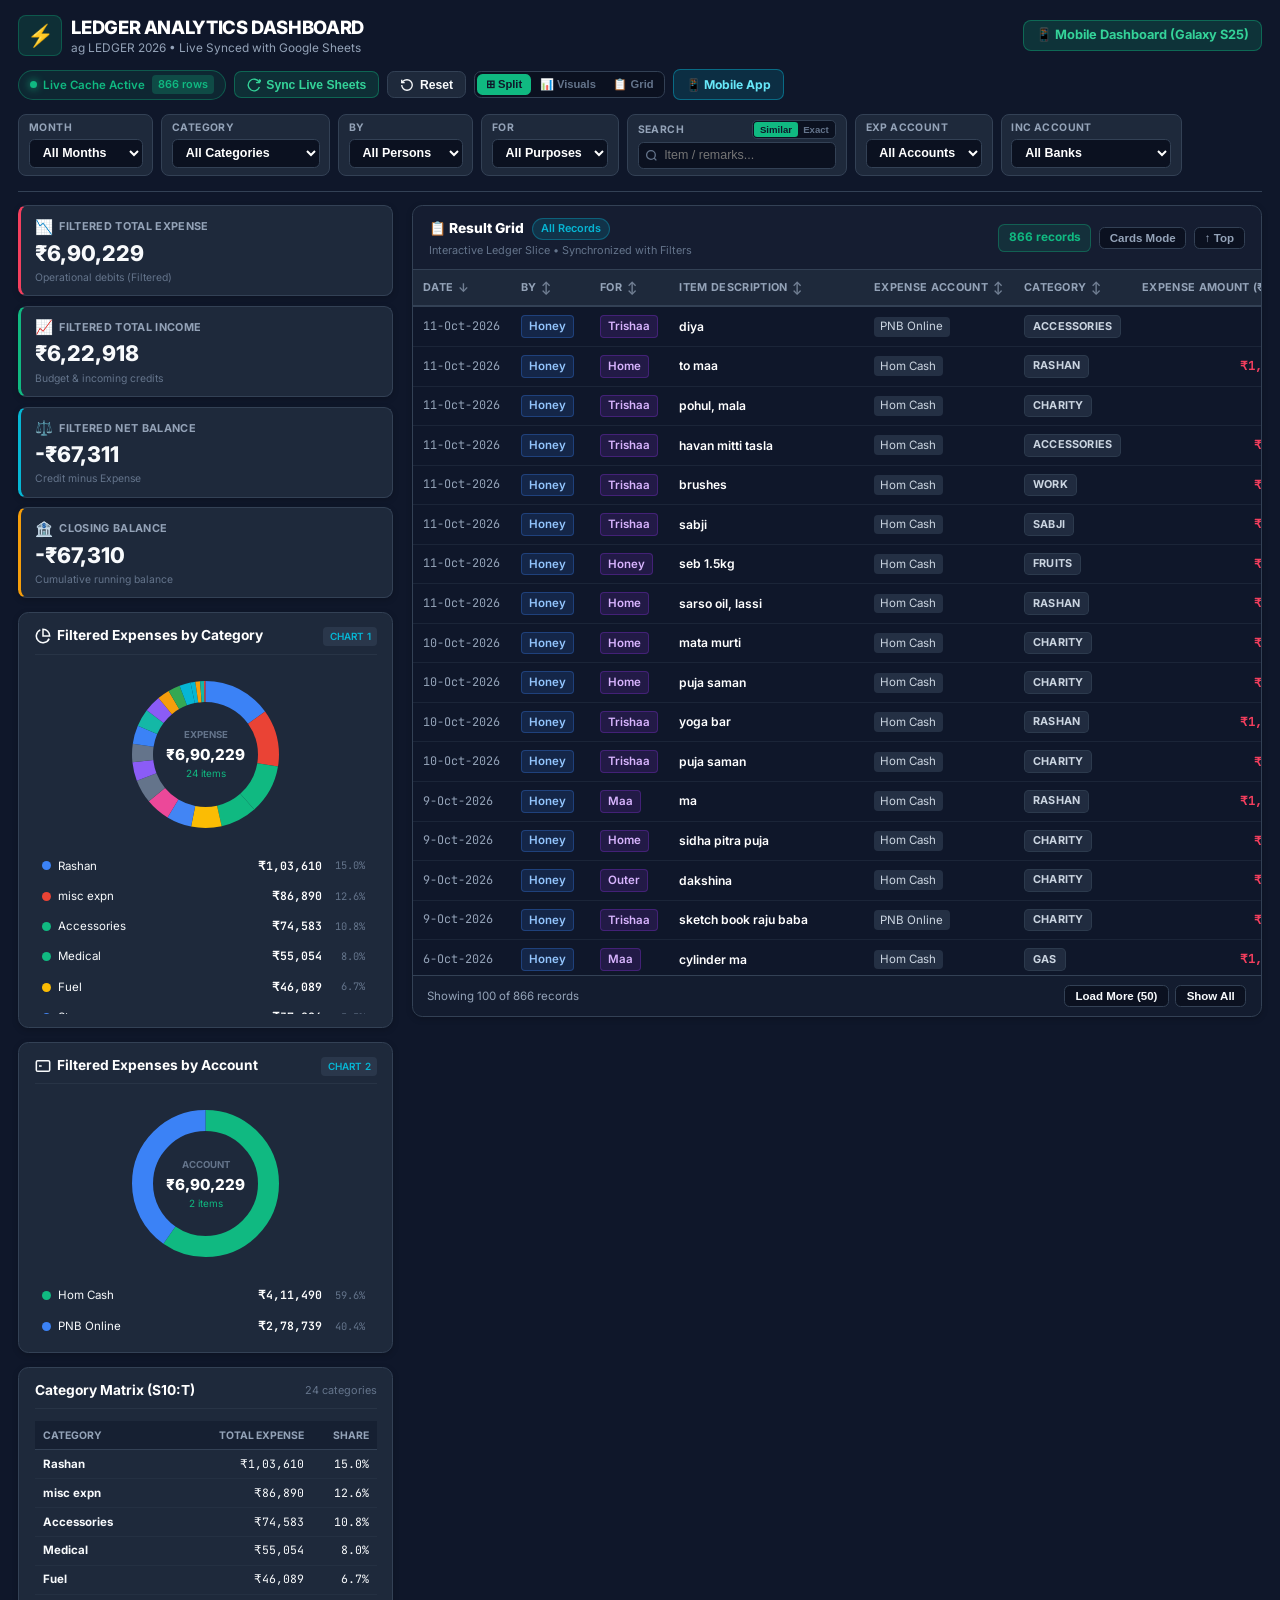
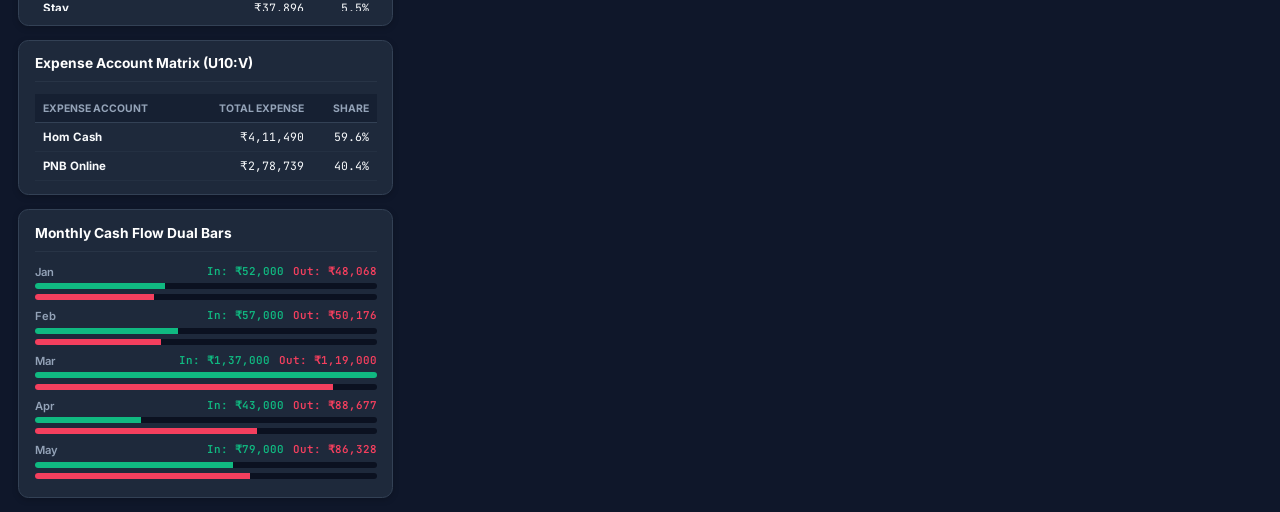
==== index.html @ 4a0c85af "feat: complete mobile dashboard with dual Google Sheet support, in-place editing, and GitHub Pages d" ====
<!DOCTYPE html>
<html lang="en">
<head>
  <!-- Smart Mobile Device Redirection -->
  <script>
    (function() {
      if (window.innerWidth <= 768 || /Android|webOS|iPhone|iPad|iPod|BlackBerry|IEMobile|Opera Mini/i.test(navigator.userAgent)) {
        var query = window.location.search || '';
        window.location.replace('mobile.html' + query);
      }
    })();
  </script>
  <meta charset="UTF-8">
  <meta name="viewport" content="width=device-width, initial-scale=1.0, maximum-scale=5.0, viewport-fit=cover">
  <meta name="theme-color" content="#0f172a">
  <meta name="apple-mobile-web-app-capable" content="yes">
  <meta name="apple-mobile-web-app-status-bar-style" content="black-translucent">
  <meta name="description" content="Ledger Analytics Dashboard - Google Sheets Live Explorer with Visual Infographics on Left & Data Grid on Right">
  <title>Ledger Analytics Dashboard | Live Google Sheets Explorer</title>
  
  <!-- Modern Typography (Inter & JetBrains Mono) -->
  <link rel="preconnect" href="https://fonts.googleapis.com">
  <link rel="preconnect" href="https://fonts.gstatic.com" crossorigin>
  <link href="https://fonts.googleapis.com/css2?family=Inter:wght@400;500;600;700;800&family=JetBrains+Mono:wght@500;600;700&display=swap" rel="stylesheet">
  
  <link rel="stylesheet" href="index.css">
</head>
<body class="bg-slate-900 text-slate-100 font-sans">
  <div class="dashboard-wrapper">
    
    <!-- ========================================================================= -->
    <!-- 1. TOP HORIZONTAL HEADER & COMPACT FILTER CONTROLS BAR (HORIZONTAL AT TOP) -->
    <!-- ========================================================================= -->
    <header class="top-nav-header">
      <!-- Row 1: Brand & Live Sync Status -->
      <div class="header-top-bar">
        <div class="brand-group">
          <span class="brand-icon">⚡</span>
          <div>
            <h1 class="brand-title">LEDGER ANALYTICS DASHBOARD</h1>
            <p class="brand-subtitle">ag LEDGER 2026 • Live Synced with Google Sheets</p>
          </div>
        </div>
          <a href="mobile.html" class="mobile-switch-link" style="display:inline-flex; align-items:center; gap:0.4rem; background:rgba(16,185,129,0.18); border:1px solid rgba(16,185,129,0.4); color:#34d399; padding:0.35rem 0.75rem; border-radius:0.5rem; text-decoration:none; font-size:0.8rem; font-weight:700; margin-left: auto;">
            📱 Mobile Dashboard (Galaxy S25)
          </a>

        <div class="header-controls-group">
          <!-- Live Sync Status Badge -->
          <div class="live-sync-indicator" id="liveSyncStatusBadge" title="Live status with Google Sheets">
            <span class="pulse-dot"></span>
            <span id="syncStatusText">Live Connected</span>
            <span class="sync-record-badge font-mono" id="syncRecordBadge">866 rows</span>
          </div>

          <!-- Live Sync Button -->
          <button id="btnManualSync" class="nav-btn sync-btn" title="Fetch latest edits from Google Sheets">
            <svg id="syncIconSvg" viewBox="0 0 24 24" width="14" height="14" fill="none" stroke="currentColor" stroke-width="2.3"><path d="M21.5 2v6h-6M21.34 15.57a10 10 0 1 1-.57-8.38l5.67-5.19"/></svg>
            <span id="syncBtnLabel">Sync Live Sheets</span>
          </button>

          <!-- Reset Filters Button -->
          <button id="resetAllFiltersBtn" class="nav-btn reset-btn" title="Reset all filters to defaults">
            <svg viewBox="0 0 24 24" width="14" height="14" fill="none" stroke="currentColor" stroke-width="2.3"><path d="M3 12a9 9 0 1 0 9-9 9.75 9.75 0 0 0-6.74 2.74L3 8"/><path d="M3 3v5h5"/></svg>
            Reset
          </button>

          <!-- Mobile View Mode Toggle -->
          <div class="view-mode-toggle" id="viewModeToggleGroup">
            <button class="mode-btn active" id="btnModeSplit" data-view="split" title="Split Screen (Visuals + Grid)">⊞ Split</button>
            <button class="mode-btn" id="btnModeVisuals" data-view="visuals" title="Visual Infographics Only">📊 Visuals</button>
            <button class="mode-btn" id="btnModeGrid" data-view="grid" title="Data Grid Only">📋 Grid</button>
          </div>

          <!-- Dedicated Mobile App Link -->
          <a href="mobile.html" class="nav-btn mobile-link-btn" title="Open Dedicated S25 Ultra Mobile App">
            📱 Mobile App
          </a>
        </div>
      </div>

      <!-- Row 2: Horizontal Primary & Secondary Filters (Horizontal scroll/flex across top) -->
      <div class="top-horizontal-filters-bar" id="topFiltersBar">
        
        <!-- Filter 1: Month -->
        <div class="filter-chip-card">
          <span class="chip-label">Month</span>
          <select id="filterMonthSelect" class="chip-select">
            <option value="All">All Months</option>
            <option value="Jan">Jan</option>
            <option value="Feb">Feb</option>
            <option value="Mar">Mar</option>
            <option value="Apr">Apr</option>
            <option value="May">May</option>
            <option value="Jun">Jun</option>
            <option value="Jul">Jul</option>
            <option value="Aug">Aug</option>
            <option value="Sep">Sep</option>
            <option value="Oct">Oct</option>
            <option value="Nov">Nov</option>
            <option value="Dec">Dec</option>
          </select>
        </div>

        <!-- Filter 2: Category -->
        <div class="filter-chip-card">
          <span class="chip-label">Category</span>
          <select id="filterCategorySelect" class="chip-select">
            <option value="All">All Categories</option>
          </select>
        </div>

        <!-- Filter 3: Person (By) -->
        <div class="filter-chip-card">
          <span class="chip-label">By</span>
          <select id="filterPersonSelect" class="chip-select">
            <option value="All">All Persons</option>
          </select>
        </div>

        <!-- Filter 4: Purpose (For) -->
        <div class="filter-chip-card">
          <span class="chip-label">For</span>
          <select id="filterForSelect" class="chip-select">
            <option value="All">All Purposes</option>
          </select>
        </div>

        <!-- Filter 5: Search Keyword + Mode (Similar / Exact) -->
        <div class="filter-chip-card search-chip-card">
          <div class="search-top-row">
            <span class="chip-label">Search</span>
            <div class="search-sub-toggle">
              <button type="button" class="sub-toggle-btn active" id="btnModeSimilar" data-mode="similar">Similar</button>
              <button type="button" class="sub-toggle-btn" id="btnModeExact" data-mode="exact">Exact</button>
            </div>
          </div>
          <div class="search-input-wrap">
            <svg class="search-ico" viewBox="0 0 24 24" width="13" height="13" fill="none" stroke="currentColor" stroke-width="2.4"><circle cx="11" cy="11" r="8"></circle><line x1="21" y1="21" x2="16.65" y2="16.65"></line></svg>
            <input type="text" id="searchKeywordInput" placeholder="Item / remarks..." class="chip-input" autocomplete="off">
            <button id="clearSearchBtn" class="clear-ico-btn hidden" title="Clear">×</button>
          </div>
        </div>

        <!-- Filter 6: Expense Account -->
        <div class="filter-chip-card">
          <span class="chip-label">Exp Account</span>
          <select id="filterExpenseAccSelect" class="chip-select">
            <option value="All">All Accounts</option>
          </select>
        </div>

        <!-- Filter 7: Income Account -->
        <div class="filter-chip-card">
          <span class="chip-label">Inc Account</span>
          <select id="filterIncomeAccSelect" class="chip-select">
            <option value="All">All Banks</option>
          </select>
        </div>

      </div>
    </header>

    <!-- ========================================================================= -->
    <!-- 2. MAIN WORKSPACE: LEFT VERTICAL VISUALS VS RIGHT DATA GRID               -->
    <!-- ========================================================================= -->
    <main class="dashboard-split-workspace" id="dashboardWorkspace">
      
      <!-- ======================================================================= -->
      <!-- LEFT SECTION: ALL VISUAL INFOGRAPHICS STACKED VERTICALLY                -->
      <!-- ======================================================================= -->
      <aside class="left-visuals-column" id="leftVisualsColumn">
        
        <!-- 2.1 KPI SUMMARY CARDS (STACKED VERTICALLY ON LEFT) -->
        <div class="vertical-kpis-stack" id="kpisStackContainer">
          
          <!-- KPI 1: FILTERED Total EXPENSE (Rose) -->
          <div class="kpi-box kpi-box-expense">
            <div class="kpi-header">
              <span class="kpi-icon text-rose-400">📉</span>
              <span class="kpi-title">FILTERED TOTAL EXPENSE</span>
            </div>
            <div class="kpi-value text-rose-400 font-mono" id="valTotalExpense">₹0</div>
            <div class="kpi-footer">Operational debits (Filtered)</div>
          </div>

          <!-- KPI 2: FILTERED Total CREDIT / INCOME (Emerald) -->
          <div class="kpi-box kpi-box-income">
            <div class="kpi-header">
              <span class="kpi-icon text-emerald-400">📈</span>
              <span class="kpi-title">FILTERED TOTAL INCOME</span>
            </div>
            <div class="kpi-value text-emerald-400 font-mono" id="valTotalIncome">₹0</div>
            <div class="kpi-footer">Budget & incoming credits</div>
          </div>

          <!-- KPI 3: FILTERED NET BALANCE (Cyan) -->
          <div class="kpi-box kpi-box-net">
            <div class="kpi-header">
              <span class="kpi-icon text-cyan-400">⚖️</span>
              <span class="kpi-title">FILTERED NET BALANCE</span>
            </div>
            <div class="kpi-value text-cyan-300 font-mono" id="valNetBalance">₹0</div>
            <div class="kpi-footer">Credit minus Expense</div>
          </div>

          <!-- KPI 4: CLOSING BALANCE (Amber / Slate) -->
          <div class="kpi-box kpi-box-balance">
            <div class="kpi-header">
              <span class="kpi-icon text-amber-400">🏦</span>
              <span class="kpi-title">CLOSING BALANCE</span>
            </div>
            <div class="kpi-value text-slate-200 font-mono" id="valClosingBalance">₹0</div>
            <div class="kpi-footer">Cumulative running balance</div>
          </div>

        </div>

        <!-- 2.2 DONUT CHART 1: FILTERED EXPENSES BY CATEGORY -->
        <section class="visual-panel-card" id="cardCategoryDonut">
          <div class="panel-header">
            <div class="panel-title-wrap">
              <svg class="panel-icon text-emerald-400" viewBox="0 0 24 24" width="16" height="16" fill="none" stroke="currentColor" stroke-width="2.3"><path d="M21.21 15.89A10 10 0 1 1 8 2.83"></path><path d="M22 12A10 10 0 0 0 12 2v10z"></path></svg>
              <h2 class="panel-title">Filtered Expenses by Category</h2>
            </div>
            <div class="panel-badge-group">
              <button id="btnResetCategoryChartDesktop" class="chart-back-btn hidden" title="Go back / Undo Category filter">
                <svg viewBox="0 0 24 24" width="12" height="12" fill="none" stroke="currentColor" stroke-width="2.6"><path d="M9 14L4 9l5-5"/><path d="M4 9h11a4 4 0 0 1 4 4v3"/></svg>
                <span>Back</span>
              </button>
              <span class="panel-badge">Chart 1</span>
            </div>
          </div>

          <div class="donut-display-area">
            <div class="donut-svg-holder" id="categoryDonutWrapper">
              <svg id="categoryDonutSvg" viewBox="0 0 200 200" class="donut-svg-graphic"></svg>
              <div class="donut-center-info" id="categoryDonutCenter">
                <span class="center-tag">Expense</span>
                <span class="center-val font-mono" id="categoryDonutCenterAmount">₹0</span>
                <span class="center-sub" id="categoryDonutCenterSub">All Categories</span>
              </div>
            </div>
            <!-- Legend List -->
            <div class="donut-legend-box" id="categoryLegendList"></div>
          </div>
        </section>

        <!-- 2.3 DONUT CHART 2: FILTERED EXPENSES BY ACCOUNT -->
        <section class="visual-panel-card" id="cardAccountDonut">
          <div class="panel-header">
            <div class="panel-title-wrap">
              <svg class="panel-icon text-cyan-400" viewBox="0 0 24 24" width="16" height="16" fill="none" stroke="currentColor" stroke-width="2.3"><rect x="2" y="4" width="20" height="16" rx="2"></rect><line x1="6" y1="12" x2="10" y2="12"></line></svg>
              <h2 class="panel-title">Filtered Expenses by Account</h2>
            </div>
            <div class="panel-badge-group">
              <button id="btnResetAccountChartDesktop" class="chart-back-btn hidden" title="Go back / Undo Account filter">
                <svg viewBox="0 0 24 24" width="12" height="12" fill="none" stroke="currentColor" stroke-width="2.6"><path d="M9 14L4 9l5-5"/><path d="M4 9h11a4 4 0 0 1 4 4v3"/></svg>
                <span>Back</span>
              </button>
              <span class="panel-badge">Chart 2</span>
            </div>
          </div>

          <div class="donut-display-area">
            <div class="donut-svg-holder" id="accountDonutWrapper">
              <svg id="accountDonutSvg" viewBox="0 0 200 200" class="donut-svg-graphic"></svg>
              <div class="donut-center-info" id="accountDonutCenter">
                <span class="center-tag">Account</span>
                <span class="center-val font-mono" id="accountDonutCenterAmount">₹0</span>
                <span class="center-sub" id="accountDonutCenterSub">All Accounts</span>
              </div>
            </div>
            <!-- Legend List -->
            <div class="donut-legend-box" id="accountLegendList"></div>
          </div>
        </section>

        <!-- 2.4 CATEGORY BREAKDOWN MATRIX (COLUMNS S10:T) -->
        <section class="visual-panel-card" id="cardCategoryMatrix">
          <div class="panel-header">
            <h3 class="panel-title">Category Matrix (S10:T)</h3>
            <span class="matrix-badge font-mono" id="categoryCountBadge">0 categories</span>
          </div>
          <div class="matrix-table-wrap">
            <table class="compact-matrix-table">
              <thead>
                <tr>
                  <th class="text-left">Category</th>
                  <th class="text-right">Total Expense</th>
                  <th class="text-right">Share</th>
                </tr>
              </thead>
              <tbody id="categoryMatrixTbody"></tbody>
            </table>
          </div>
        </section>

        <!-- 2.5 EXPENSE ACCOUNT MATRIX (COLUMNS U10:V) -->
        <section class="visual-panel-card" id="cardAccountMatrix">
          <div class="panel-header">
            <h3 class="panel-title">Expense Account Matrix (U10:V)</h3>
          </div>
          <div class="matrix-table-wrap">
            <table class="compact-matrix-table">
              <thead>
                <tr>
                  <th class="text-left">Expense Account</th>
                  <th class="text-right">Total Expense</th>
                  <th class="text-right">Share</th>
                </tr>
              </thead>
              <tbody id="accountMatrixTbody"></tbody>
            </table>
          </div>
        </section>

        <!-- 2.6 MONTHLY INFLOW VS OUTFLOW DUAL BARS -->
        <section class="visual-panel-card" id="cardMonthlyBars">
          <div class="panel-header">
            <h3 class="panel-title">Monthly Cash Flow Dual Bars</h3>
          </div>
          <div class="monthly-bars-list" id="monthlyFlowBarsContainer"></div>
        </section>

      </aside>

      <!-- ======================================================================= -->
      <!-- RIGHT SECTION: LEDGER DATA GRID (ALONGSIDE ON THE RIGHT)                -->
      <!-- ======================================================================= -->
      <section class="right-grid-column" id="rightGridColumn">
        
        <!-- Grid Top Control Bar -->
        <div class="grid-top-bar">
          <div class="grid-meta-left">
            <div class="grid-badge-row">
              <span class="grid-main-badge">📋 Result Grid</span>
              <span class="filter-crumb-pill" id="activeFilterSummary">All Records</span>
            </div>
            <div class="grid-subtext">Interactive Ledger Slice • Synchronized with Filters</div>
          </div>

          <div class="grid-meta-right">
            <span class="record-counter-pill font-mono" id="recordsPill">866 records</span>
            <button id="toggleMobileCardsBtn" class="grid-mode-btn" title="Toggle between Table & Cards">Cards Mode</button>
            <button id="scrollToTopBtn" class="grid-mode-btn" title="Scroll table to top">↑ Top</button>
          </div>
        </div>

        <!-- Scrollable Table Box (Matches Google Sheets Scroll Container) -->
        <div class="sheet-data-grid-scroll-box" id="dataGridScrollBox">
          <table class="sheet-result-table" id="sheetResultTable">
            <thead class="sticky-thead">
              <tr class="header-row">
                <th class="col-th col-date cursor-pointer" data-sort="date" title="Sort by Date">
                  <div class="th-content">Date <span class="sort-icon" id="sortDate">↓</span></div>
                </th>
                <th class="col-th col-by cursor-pointer" data-sort="by" title="Sort by Person">
                  <div class="th-content">By <span class="sort-icon" id="sortBy">↕</span></div>
                </th>
                <th class="col-th col-for cursor-pointer" data-sort="forEntity" title="Sort by Purpose">
                  <div class="th-content">For <span class="sort-icon" id="sortFor">↕</span></div>
                </th>
                <th class="col-th col-item cursor-pointer" data-sort="item" title="Sort by Description">
                  <div class="th-content">Item Description <span class="sort-icon" id="sortItem">↕</span></div>
                </th>
                <th class="col-th col-expacc cursor-pointer" data-sort="expenseAcc" title="Sort by Expense Account">
                  <div class="th-content">Expense Account <span class="sort-icon" id="sortExpAcc">↕</span></div>
                </th>
                <th class="col-th col-cat cursor-pointer" data-sort="category" title="Sort by Category">
                  <div class="th-content">Category <span class="sort-icon" id="sortCat">↕</span></div>
                </th>
                <th class="col-th col-expamt text-right cursor-pointer" data-sort="amountXpns" title="Sort by Expense Amount">
                  <div class="th-content justify-end">Expense Amount (₹) <span class="sort-icon" id="sortExpAmt">↕</span></div>
                </th>
                <th class="col-th col-notes">Notes / Remarks</th>
                <th class="col-th col-creditamt text-right cursor-pointer" data-sort="amtInCredit" title="Sort by Credit Amount">
                  <div class="th-content justify-end">Credit Amount (₹) <span class="sort-icon" id="sortCreditAmt">↕</span></div>
                </th>
                <th class="col-th col-incacc">Income Account</th>
                <th class="col-th col-bal text-right cursor-pointer" data-sort="balance" title="Sort by Running Balance">
                  <div class="th-content justify-end">Running Balance <span class="sort-icon" id="sortBal">↕</span></div>
                </th>
              </tr>
            </thead>
            <tbody id="resultGridTbody">
              <!-- Dynamically rendered rows by app.js -->
            </tbody>
          </table>

          <!-- Alternative Mobile Cards Container -->
          <div class="mobile-cards-view hidden" id="mobileCardsView"></div>
        </div>

        <!-- Grid Footer Pagination / Status -->
        <div class="grid-footer-bar">
          <div class="footer-count" id="footerCountText">Showing 100 of 866 records</div>
          <div class="footer-buttons">
            <button id="loadMoreBtn" class="load-more-btn">Load More (50)</button>
            <button id="loadAllBtn" class="load-all-btn">Show All</button>
          </div>
        </div>

      </section>

    </main>

  </div>

  <!-- Interactive SVG Tooltip -->
  <div id="chartTooltip" class="chart-tooltip hidden"></div>

  <!-- Offline Cache Fallback -->
  <script src="ledger-data.js"></script>
  <!-- Application Logic & Live Sync -->
  <script src="app.js"></script>
</body>
</html>
---- index.css ----
/*
 * LEDGER ANALYTICS DASHBOARD - STYLESHEET
 * High-Fidelity Slate Theme matching Google Sheets "ag LEDGER 2026" & Samsung Galaxy S25 Ultra
 */

:root {
  --bg-main: #0f172a;
  --bg-card: #1e293b;
  --bg-card-subtle: rgba(30, 41, 59, 0.7);
  --bg-hover: rgba(51, 65, 85, 0.5);
  --border-color: #334155;
  --border-subtle: #1e293b;
  --text-main: #f8fafc;
  --text-muted: #94a3b8;
  --text-dim: #64748b;
  
  --emerald-accent: #10b981;
  --rose-accent: #f43f5e;
  --cyan-accent: #06b6d4;
  --amber-accent: #f59e0b;
  --indigo-accent: #6366f1;
  --blue-accent: #3b82f6;

  --font-sans: 'Inter', -apple-system, BlinkMacSystemFont, "Segoe UI", Roboto, sans-serif;
  --font-mono: 'JetBrains Mono', Consolas, Monaco, monospace;
}

* {
  box-sizing: border-box;
  margin: 0;
  padding: 0;
}

body {
  background-color: var(--bg-main);
  color: var(--text-main);
  font-family: var(--font-sans);
  min-height: 100vh;
  line-height: 1.45;
  -webkit-font-smoothing: antialiased;
}

.dashboard-wrapper {
  max-width: 1800px;
  margin: 0 auto;
  padding: 0.85rem 1.15rem;
  display: flex;
  flex-direction: column;
  gap: 0.85rem;
}

/* ========================================================================= */
/* 1. TOP HORIZONTAL HEADER & FILTER CONTROLS BAR (HORIZONTAL AT TOP)         */
/* ========================================================================= */
.top-nav-header {
  display: flex;
  flex-direction: column;
  gap: 0.65rem;
  padding-bottom: 0.75rem;
  border-bottom: 1px solid var(--border-color);
  background-color: var(--bg-main);
  position: sticky;
  top: 0;
  z-index: 50;
}

.header-top-bar {
  display: flex;
  flex-wrap: wrap;
  justify-content: space-between;
  align-items: center;
  gap: 0.75rem;
}

.brand-group {
  display: flex;
  align-items: center;
  gap: 0.6rem;
}

.brand-icon {
  font-size: 1.35rem;
  background: rgba(16, 185, 129, 0.15);
  border: 1px solid rgba(16, 185, 129, 0.3);
  padding: 0.25rem 0.45rem;
  border-radius: 0.5rem;
}

.brand-title {
  font-size: 1.15rem;
  font-weight: 800;
  letter-spacing: -0.02em;
  color: #ffffff;
}

.brand-subtitle {
  font-size: 0.74rem;
  color: var(--text-muted);
}

.header-controls-group {
  display: flex;
  align-items: center;
  gap: 0.5rem;
  flex-wrap: wrap;
}

/* Live Sync Status Indicator */
.live-sync-indicator {
  display: inline-flex;
  align-items: center;
  gap: 0.4rem;
  font-size: 0.72rem;
  padding: 0.3rem 0.65rem;
  background-color: rgba(16, 185, 129, 0.1);
  border: 1px solid rgba(16, 185, 129, 0.35);
  color: var(--emerald-accent);
  border-radius: 9999px;
  font-weight: 600;
}

.pulse-dot {
  width: 7px;
  height: 7px;
  background-color: var(--emerald-accent);
  border-radius: 50%;
  box-shadow: 0 0 8px var(--emerald-accent);
  animation: pulseAnim 2s infinite ease-in-out;
}

@keyframes pulseAnim {
  0%, 100% { opacity: 1; transform: scale(1); }
  50% { opacity: 0.4; transform: scale(0.85); }
}

.sync-record-badge {
  background: rgba(16, 185, 129, 0.25);
  padding: 0.1rem 0.4rem;
  border-radius: 0.25rem;
  font-size: 0.68rem;
}

/* Nav Action Buttons */
.nav-btn {
  display: inline-flex;
  align-items: center;
  gap: 0.35rem;
  font-size: 0.76rem;
  font-weight: 600;
  padding: 0.35rem 0.75rem;
  border-radius: 0.45rem;
  border: 1px solid var(--border-color);
  background-color: var(--bg-card);
  color: var(--text-main);
  cursor: pointer;
  transition: all 0.15s ease;
}

.nav-btn:hover {
  background-color: var(--bg-hover);
  border-color: #475569;
}

.sync-btn {
  background-color: rgba(16, 185, 129, 0.15);
  border-color: rgba(16, 185, 129, 0.4);
  color: #34d399;
}

.sync-btn:hover {
  background-color: rgba(16, 185, 129, 0.25);
  border-color: var(--emerald-accent);
}

.spinning {
  animation: spin 0.8s linear infinite;
}

@keyframes spin {
  100% { transform: rotate(360deg); }
}

/* View Mode Switcher (Split, Visuals, Grid) */
.view-mode-toggle {
  display: inline-flex;
  background-color: #0b1120;
  border-radius: 0.45rem;
  padding: 2px;
  border: 1px solid var(--border-color);
}

.mode-btn {
  font-size: 0.7rem;
  font-weight: 600;
  padding: 0.25rem 0.55rem;
  background: transparent;
  color: var(--text-dim);
  border: none;
  border-radius: 0.35rem;
  cursor: pointer;
  transition: all 0.15s ease;
}

.mode-btn.active {
  background-color: var(--emerald-accent);
  color: #0f172a;
  font-weight: 700;
}

/* Row 2: Horizontal Primary Filters Bar (Pinned at top, thumb-friendly) */
.top-horizontal-filters-bar {
  display: flex;
  align-items: stretch;
  gap: 0.5rem;
  overflow-x: auto;
  padding: 0.2rem 0;
  -webkit-overflow-scrolling: touch;
}

.filter-chip-card {
  flex: 0 0 auto;
  min-width: 135px;
  background-color: var(--bg-card);
  border: 1px solid var(--border-color);
  border-radius: 0.5rem;
  padding: 0.35rem 0.6rem;
  display: flex;
  flex-direction: column;
  gap: 0.2rem;
}

.search-chip-card {
  min-width: 220px;
}

.chip-label {
  font-size: 0.65rem;
  font-weight: 700;
  text-transform: uppercase;
  letter-spacing: 0.04em;
  color: var(--text-muted);
}

.chip-select {
  width: 100%;
  background-color: #0b1120;
  border: 1px solid var(--border-color);
  color: #ffffff;
  padding: 0.35rem 0.55rem;
  border-radius: 0.35rem;
  font-size: 0.78rem;
  font-weight: 600;
  outline: none;
  cursor: pointer;
  transition: border-color 0.15s ease;
}

.chip-select:focus {
  border-color: var(--emerald-accent);
}

.search-top-row {
  display: flex;
  justify-content: space-between;
  align-items: center;
}

.search-sub-toggle {
  display: inline-flex;
  background-color: #0b1120;
  border-radius: 0.3rem;
  padding: 1px;
  border: 1px solid var(--border-color);
}

.sub-toggle-btn {
  font-size: 0.6rem;
  font-weight: 600;
  padding: 0.1rem 0.35rem;
  background: transparent;
  color: var(--text-dim);
  border: none;
  border-radius: 0.2rem;
  cursor: pointer;
}

.sub-toggle-btn.active {
  background-color: var(--emerald-accent);
  color: #0f172a;
  font-weight: 700;
}

.search-input-wrap {
  position: relative;
  display: flex;
  align-items: center;
}

.search-ico {
  position: absolute;
  left: 0.45rem;
  color: var(--text-dim);
  pointer-events: none;
}

.chip-input {
  width: 100%;
  background-color: #0b1120;
  border: 1px solid var(--border-color);
  color: #ffffff;
  padding: 0.35rem 0.45rem 0.35rem 1.6rem;
  border-radius: 0.35rem;
  font-size: 0.78rem;
  outline: none;
  transition: border-color 0.15s ease;
}

.chip-input:focus {
  border-color: var(--emerald-accent);
}

.clear-ico-btn {
  position: absolute;
  right: 0.35rem;
  background: none;
  border: none;
  color: var(--text-dim);
  font-size: 0.95rem;
  cursor: pointer;
}

/* ========================================================================= */
/* 2. MAIN WORKSPACE: LEFT VERTICAL VISUALS VS RIGHT DATA GRID                */
/* ========================================================================= */
.dashboard-split-workspace {
  display: grid;
  grid-template-columns: 375px 1fr;
  gap: 1.15rem;
  align-items: start;
}

/* ========================================================================= */
/* 2.1 LEFT COLUMN: ALL VISUAL INFOGRAPHICS (STACKED VERTICALLY)             */
/* ========================================================================= */
.left-visuals-column {
  display: flex;
  flex-direction: column;
  gap: 0.85rem;
}

/* 4 KPI SUMMARY CARDS STACKED VERTICALLY ON LEFT */
.vertical-kpis-stack {
  display: flex;
  flex-direction: column;
  gap: 0.6rem;
}

.kpi-box {
  background-color: var(--bg-card);
  border: 1px solid var(--border-color);
  border-radius: 0.55rem;
  padding: 0.65rem 0.85rem;
  display: flex;
  flex-direction: column;
  gap: 0.2rem;
  box-shadow: 0 2px 6px rgba(0, 0, 0, 0.2);
}

.kpi-box-expense { border-left: 3.5px solid var(--rose-accent); }
.kpi-box-income { border-left: 3.5px solid var(--emerald-accent); }
.kpi-box-net { border-left: 3.5px solid var(--cyan-accent); }
.kpi-box-balance { border-left: 3.5px solid var(--amber-accent); }

.kpi-header {
  display: flex;
  align-items: center;
  gap: 0.4rem;
}

.kpi-icon {
  font-size: 0.9rem;
}

.kpi-title {
  font-size: 0.68rem;
  font-weight: 700;
  text-transform: uppercase;
  letter-spacing: 0.03em;
  color: var(--text-muted);
}

.kpi-value {
  font-size: 1.35rem;
  font-weight: 800;
  line-height: 1.2;
}

.kpi-footer {
  font-size: 0.65rem;
  color: var(--text-dim);
}

/* Visual Panel Cards */
.visual-panel-card {
  background-color: var(--bg-card);
  border: 1px solid var(--border-color);
  border-radius: 0.65rem;
  padding: 0.85rem 0.95rem;
  box-shadow: 0 2px 6px rgba(0, 0, 0, 0.2);
}

.panel-header {
  display: flex;
  justify-content: space-between;
  align-items: center;
  margin-bottom: 0.75rem;
  padding-bottom: 0.45rem;
  border-bottom: 1px solid rgba(51, 65, 85, 0.45);
}

.panel-title-wrap {
  display: flex;
  align-items: center;
  gap: 0.4rem;
}

.panel-title {
  font-size: 0.86rem;
  font-weight: 700;
  color: #ffffff;
}

.panel-badge {
  font-size: 0.62rem;
  font-weight: 600;
  padding: 0.15rem 0.4rem;
  background-color: rgba(51, 65, 85, 0.6);
  color: var(--cyan-accent);
  border-radius: 0.25rem;
  text-transform: uppercase;
}

.matrix-badge {
  font-size: 0.68rem;
  color: var(--text-dim);
}

/* Donut Chart Visuals */
.donut-display-area {
  display: flex;
  flex-direction: column;
  gap: 0.75rem;
  align-items: center;
}

.donut-svg-holder {
  position: relative;
  width: 175px;
  height: 175px;
  display: flex;
  justify-content: center;
  align-items: center;
}

.donut-svg-graphic {
  width: 100%;
  height: 100%;
  transform: rotate(-90deg);
  overflow: visible;
}

.donut-slice {
  cursor: pointer;
  transition: transform 0.2s cubic-bezier(0.4, 0, 0.2, 1), opacity 0.15s ease;
  transform-origin: 100px 100px;
}

.donut-slice:hover {
  opacity: 0.85;
  transform: scale(1.05);
}

.donut-center-info {
  position: absolute;
  inset: 0;
  display: flex;
  flex-direction: column;
  justify-content: center;
  align-items: center;
  pointer-events: none;
  text-align: center;
  padding: 0 0.5rem;
}

.center-tag {
  font-size: 0.6rem;
  font-weight: 700;
  text-transform: uppercase;
  color: var(--text-dim);
}

.center-val {
  font-size: 0.95rem;
  font-weight: 800;
  color: #ffffff;
  margin-top: 0.1rem;
}

.center-sub {
  font-size: 0.62rem;
  color: var(--emerald-accent);
  max-width: 90px;
  white-space: nowrap;
  overflow: hidden;
  text-overflow: ellipsis;
}

/* Donut Legends List */
.donut-legend-box {
  width: 100%;
  display: flex;
  flex-direction: column;
  gap: 0.35rem;
  max-height: 160px;
  overflow-y: auto;
  padding-right: 0.3rem;
}

.legend-item {
  display: flex;
  justify-content: space-between;
  align-items: center;
  font-size: 0.72rem;
  padding: 0.25rem 0.45rem;
  border-radius: 0.3rem;
  cursor: pointer;
  transition: background-color 0.12s ease;
}

.legend-item:hover {
  background-color: var(--bg-hover);
}

.legend-item-left {
  display: flex;
  align-items: center;
  gap: 0.45rem;
  overflow: hidden;
}

.legend-color-dot {
  width: 9px;
  height: 9px;
  border-radius: 50%;
  flex-shrink: 0;
}

.legend-name {
  color: var(--text-main);
  white-space: nowrap;
  overflow: hidden;
  text-overflow: ellipsis;
  max-width: 120px;
}

.legend-item-right {
  display: flex;
  align-items: center;
  gap: 0.5rem;
  font-family: var(--font-mono);
}

.legend-amount {
  font-weight: 600;
  color: #ffffff;
}

.legend-pct {
  color: var(--text-dim);
  font-size: 0.65rem;
  min-width: 35px;
  text-align: right;
}

/* Matrices Tables (Category & Account) */
.matrix-table-wrap {
  max-height: 190px;
  overflow-y: auto;
}

.compact-matrix-table {
  width: 100%;
  border-collapse: collapse;
  font-size: 0.72rem;
}

.compact-matrix-table thead th {
  background-color: #162032;
  color: var(--text-muted);
  font-size: 0.65rem;
  font-weight: 700;
  text-transform: uppercase;
  padding: 0.4rem 0.5rem;
  position: sticky;
  top: 0;
  border-bottom: 1px solid var(--border-color);
}

.compact-matrix-table tbody tr {
  border-bottom: 1px solid rgba(51, 65, 85, 0.3);
  transition: background-color 0.12s ease;
}

.compact-matrix-table tbody tr:hover {
  background-color: var(--bg-hover);
}

.compact-matrix-table td {
  padding: 0.35rem 0.5rem;
  color: var(--text-main);
}

.compact-matrix-table td.text-right {
  text-align: right;
  font-family: var(--font-mono);
}

/* Monthly Inflow vs Outflow Dual Bars */
.monthly-bars-list {
  display: flex;
  flex-direction: column;
  gap: 0.5rem;
  max-height: 220px;
  overflow-y: auto;
}

.monthly-flow-row {
  display: flex;
  flex-direction: column;
  gap: 0.2rem;
}

.month-label-row {
  display: flex;
  justify-content: space-between;
  font-size: 0.7rem;
  font-weight: 600;
}

.month-name {
  color: var(--text-muted);
}

.month-totals {
  display: flex;
  gap: 0.6rem;
  font-family: var(--font-mono);
  font-size: 0.68rem;
}

.month-exp { color: var(--rose-accent); }
.month-inc { color: var(--emerald-accent); }

.bar-track {
  height: 6px;
  background-color: #0b1120;
  border-radius: 9999px;
  overflow: hidden;
  display: flex;
}

.bar-fill-outflow {
  background-color: var(--rose-accent);
  height: 100%;
}

.bar-fill-inflow {
  background-color: var(--emerald-accent);
  height: 100%;
}

/* ========================================================================= */
/* 2.2 RIGHT COLUMN: LEDGER DATA GRID (ALONGSIDE ON THE RIGHT)                */
/* ========================================================================= */
.right-grid-column {
  display: flex;
  flex-direction: column;
  background-color: var(--bg-card);
  border: 1px solid var(--border-color);
  border-radius: 0.65rem;
  overflow: hidden;
  box-shadow: 0 2px 6px rgba(0, 0, 0, 0.2);
}

.grid-top-bar {
  display: flex;
  flex-wrap: wrap;
  justify-content: space-between;
  align-items: center;
  padding: 0.7rem 1rem;
  border-bottom: 1px solid var(--border-color);
  background-color: rgba(15, 23, 42, 0.6);
  gap: 0.6rem;
}

.grid-meta-left {
  display: flex;
  flex-direction: column;
  gap: 0.15rem;
}

.grid-badge-row {
  display: flex;
  align-items: center;
  gap: 0.5rem;
}

.grid-main-badge {
  font-size: 0.86rem;
  font-weight: 800;
  color: #ffffff;
}

.filter-crumb-pill {
  font-size: 0.68rem;
  font-weight: 600;
  padding: 0.15rem 0.5rem;
  background-color: rgba(6, 182, 212, 0.15);
  border: 1px solid rgba(6, 182, 212, 0.35);
  color: var(--cyan-accent);
  border-radius: 9999px;
}

.grid-subtext {
  font-size: 0.68rem;
  color: var(--text-dim);
}

.grid-meta-right {
  display: flex;
  align-items: center;
  gap: 0.5rem;
}

.record-counter-pill {
  font-size: 0.74rem;
  font-weight: 700;
  padding: 0.25rem 0.6rem;
  background-color: rgba(16, 185, 129, 0.12);
  border: 1px solid rgba(16, 185, 129, 0.35);
  color: var(--emerald-accent);
  border-radius: 0.4rem;
}

.grid-mode-btn {
  font-size: 0.72rem;
  font-weight: 600;
  padding: 0.25rem 0.6rem;
  background-color: #0b1120;
  border: 1px solid var(--border-color);
  color: var(--text-muted);
  border-radius: 0.35rem;
  cursor: pointer;
  transition: all 0.12s ease;
}

.grid-mode-btn:hover {
  background-color: var(--bg-hover);
  color: #ffffff;
}

/* DEDICATED SCROLLABLE TABLE CONTAINER */
.sheet-data-grid-scroll-box {
  height: calc(100vh - 195px);
  min-height: 600px;
  overflow-y: auto;
  overflow-x: auto;
  position: relative;
  background-color: #0f172a;
  -webkit-overflow-scrolling: touch;
}

.sheet-result-table {
  width: 100%;
  min-width: 980px;
  border-collapse: collapse;
  font-size: 0.76rem;
  text-align: left;
}

.sticky-thead {
  position: sticky;
  top: 0;
  z-index: 20;
}

.header-row th {
  background-color: #1e293b;
  color: var(--text-muted);
  font-size: 0.68rem;
  font-weight: 700;
  text-transform: uppercase;
  letter-spacing: 0.03em;
  padding: 0.55rem 0.65rem;
  border-bottom: 2px solid var(--border-color);
  white-space: nowrap;
  user-select: none;
}

.th-content {
  display: inline-flex;
  align-items: center;
  gap: 0.3rem;
}

.sort-icon {
  font-size: 0.75rem;
  opacity: 0.7;
}

.sheet-result-table tbody tr {
  border-bottom: 1px solid rgba(51, 65, 85, 0.35);
  transition: background-color 0.12s ease;
}

.sheet-result-table tbody tr:hover {
  background-color: rgba(51, 65, 85, 0.4);
}

.sheet-result-table td {
  padding: 0.5rem 0.65rem;
  vertical-align: middle;
}

/* Column Specific Stylings */
.cell-date {
  font-family: var(--font-mono);
  font-size: 0.74rem;
  color: var(--text-muted);
  white-space: nowrap;
}

.cell-person, .cell-for {
  font-size: 0.72rem;
  font-weight: 600;
}

.badge-person {
  display: inline-block;
  padding: 0.12rem 0.45rem;
  background-color: rgba(59, 130, 246, 0.15);
  border: 1px solid rgba(59, 130, 246, 0.3);
  color: #93c5fd;
  border-radius: 0.25rem;
}

.badge-for {
  display: inline-block;
  padding: 0.12rem 0.45rem;
  background-color: rgba(147, 51, 234, 0.15);
  border: 1px solid rgba(147, 51, 234, 0.3);
  color: #d8b4fe;
  border-radius: 0.25rem;
}

.cell-item {
  font-weight: 600;
  color: #ffffff;
  max-width: 220px;
}

.item-title {
  display: block;
  white-space: nowrap;
  overflow: hidden;
  text-overflow: ellipsis;
}

.cell-account {
  font-size: 0.72rem;
  color: #cbd5e1;
  white-space: nowrap;
}

.account-pill {
  display: inline-block;
  padding: 0.1rem 0.4rem;
  background-color: rgba(51, 65, 85, 0.6);
  border-radius: 0.25rem;
}

.cell-category {
  white-space: nowrap;
}

.category-tag {
  display: inline-block;
  padding: 0.15rem 0.5rem;
  font-size: 0.68rem;
  font-weight: 700;
  border-radius: 0.3rem;
  text-transform: uppercase;
  letter-spacing: 0.02em;
}

.cell-expense {
  font-family: var(--font-mono);
  font-size: 0.78rem;
  font-weight: 700;
  color: var(--rose-accent);
  text-align: right;
  white-space: nowrap;
}

.cell-notes {
  color: var(--text-dim);
  font-size: 0.72rem;
  max-width: 180px;
  white-space: nowrap;
  overflow: hidden;
  text-overflow: ellipsis;
}

.cell-credit {
  font-family: var(--font-mono);
  font-size: 0.78rem;
  font-weight: 700;
  color: var(--emerald-accent);
  text-align: right;
  white-space: nowrap;
}

.cell-balance {
  font-family: var(--font-mono);
  font-size: 0.76rem;
  font-weight: 600;
  color: #e2e8f0;
  text-align: right;
  white-space: nowrap;
}

/* Grid Footer */
.grid-footer-bar {
  display: flex;
  justify-content: space-between;
  align-items: center;
  padding: 0.55rem 0.9rem;
  border-top: 1px solid var(--border-color);
  background-color: rgba(15, 23, 42, 0.7);
  font-size: 0.72rem;
}

.footer-count {
  color: var(--text-muted);
}

.footer-buttons {
  display: flex;
  gap: 0.4rem;
}

.load-more-btn, .load-all-btn {
  font-size: 0.72rem;
  font-weight: 600;
  padding: 0.25rem 0.65rem;
  border-radius: 0.35rem;
  border: 1px solid var(--border-color);
  background-color: #0b1120;
  color: var(--text-main);
  cursor: pointer;
  transition: all 0.12s ease;
}

.load-more-btn:hover, .load-all-btn:hover {
  background-color: var(--bg-hover);
  border-color: #475569;
}

/* Mobile Cards View */
.mobile-cards-view {
  display: flex;
  flex-direction: column;
  gap: 0.55rem;
  padding: 0.65rem;
}

.record-card {
  background-color: var(--bg-card);
  border: 1px solid var(--border-color);
  border-radius: 0.45rem;
  padding: 0.6rem 0.75rem;
  display: flex;
  flex-direction: column;
  gap: 0.3rem;
}

.record-card-top {
  display: flex;
  justify-content: space-between;
  align-items: center;
  font-size: 0.7rem;
}

.card-date {
  font-family: var(--font-mono);
  color: var(--text-muted);
}

.record-card-item {
  font-size: 0.82rem;
  font-weight: 700;
  color: #ffffff;
}

.record-card-bottom {
  display: flex;
  justify-content: space-between;
  align-items: center;
  margin-top: 0.2rem;
  padding-top: 0.25rem;
  border-top: 1px solid rgba(51, 65, 85, 0.4);
}

.card-amount-box {
  display: flex;
  gap: 0.6rem;
  font-family: var(--font-mono);
  font-size: 0.76rem;
  font-weight: 700;
}

/* Tooltip & Utilities */
.chart-tooltip {
  position: fixed;
  z-index: 100;
  background-color: rgba(15, 23, 42, 0.95);
  border: 1px solid #475569;
  border-radius: 0.4rem;
  padding: 0.4rem 0.6rem;
  font-size: 0.72rem;
  color: #ffffff;
  pointer-events: none;
  box-shadow: 0 4px 12px rgba(0, 0, 0, 0.5);
  transition: opacity 0.1s ease;
}

.hidden { display: none !important; }
.text-left { text-align: left; }
.text-right { text-align: right; }
.text-center { text-align: center; }
.justify-end { justify-content: flex-end; }
.cursor-pointer { cursor: pointer; }

/* Custom Scrollbars */
::-webkit-scrollbar { width: 5px; height: 5px; }
::-webkit-scrollbar-track { background: #0b1120; }
::-webkit-scrollbar-thumb { background: #334155; border-radius: 3px; }
::-webkit-scrollbar-thumb:hover { background: #475569; }

/* ========================================================================= */
/* 3. RESPONSIVE: SAMSUNG GALAXY S25 ULTRA & MOBILE DEVICES                  */
/* ========================================================================= */
@media (max-width: 1024px) {
  .dashboard-wrapper {
    padding: 0.6rem 0.75rem;
  }

  /* View Mode Support on Mobile */
  .dashboard-split-workspace[data-view="split"] {
    display: grid;
    grid-template-columns: 240px 1fr;
    gap: 0.75rem;
  }

  .dashboard-split-workspace[data-view="visuals"] .left-visuals-column {
    display: flex;
    width: 100%;
  }

  .dashboard-split-workspace[data-view="visuals"] .right-grid-column {
    display: none;
  }

  .dashboard-split-workspace[data-view="grid"] .left-visuals-column {
    display: none;
  }

  .dashboard-split-workspace[data-view="grid"] .right-grid-column {
    display: flex;
    width: 100%;
  }

  .sheet-data-grid-scroll-box {
    max-height: 580px;
  }
}

@media (max-width: 640px) {
  .brand-title {
    font-size: 1.05rem;
  }

  .header-top-bar {
    gap: 0.5rem;
  }

  .top-horizontal-filters-bar {
    gap: 0.4rem;
  }

  .filter-chip-card {
    min-width: 110px;
    padding: 0.3rem 0.45rem;
  }

  .search-chip-card {
    min-width: 175px;
  }

  /* Samsung Galaxy S25 Ultra Default Split View */
  .dashboard-split-workspace[data-view="split"] {
    grid-template-columns: 190px 1fr;
    gap: 0.5rem;
  }

  .sheet-data-grid-scroll-box {
    max-height: 520px;
  }
}

.mobile-link-btn {
  background-color: rgba(6, 182, 212, 0.15) !important;
  border-color: rgba(6, 182, 212, 0.45) !important;
  color: #67e8f9 !important;
  text-decoration: none !important;
  font-weight: 700 !important;
}
.mobile-link-btn:hover {
  background-color: rgba(6, 182, 212, 0.25) !important;
}

/* Chart Back / Undo Buttons */
.panel-badge-group {
  display: flex;
  align-items: center;
  gap: 0.4rem;
}

.chart-back-btn {
  display: inline-flex;
  align-items: center;
  gap: 0.25rem;
  font-size: 0.68rem;
  font-weight: 700;
  padding: 0.18rem 0.5rem;
  border-radius: 0.35rem;
  background-color: rgba(244, 63, 94, 0.18);
  border: 1px solid rgba(244, 63, 94, 0.45);
  color: #fb7185;
  cursor: pointer;
  transition: all 0.15s ease;
  user-select: none;
}

.chart-back-btn:hover,
.chart-back-btn:active {
  transform: scale(0.95);
  background-color: rgba(244, 63, 94, 0.32);
  color: #ffffff;
}

.chart-back-btn.hidden {
  display: none !important;
}
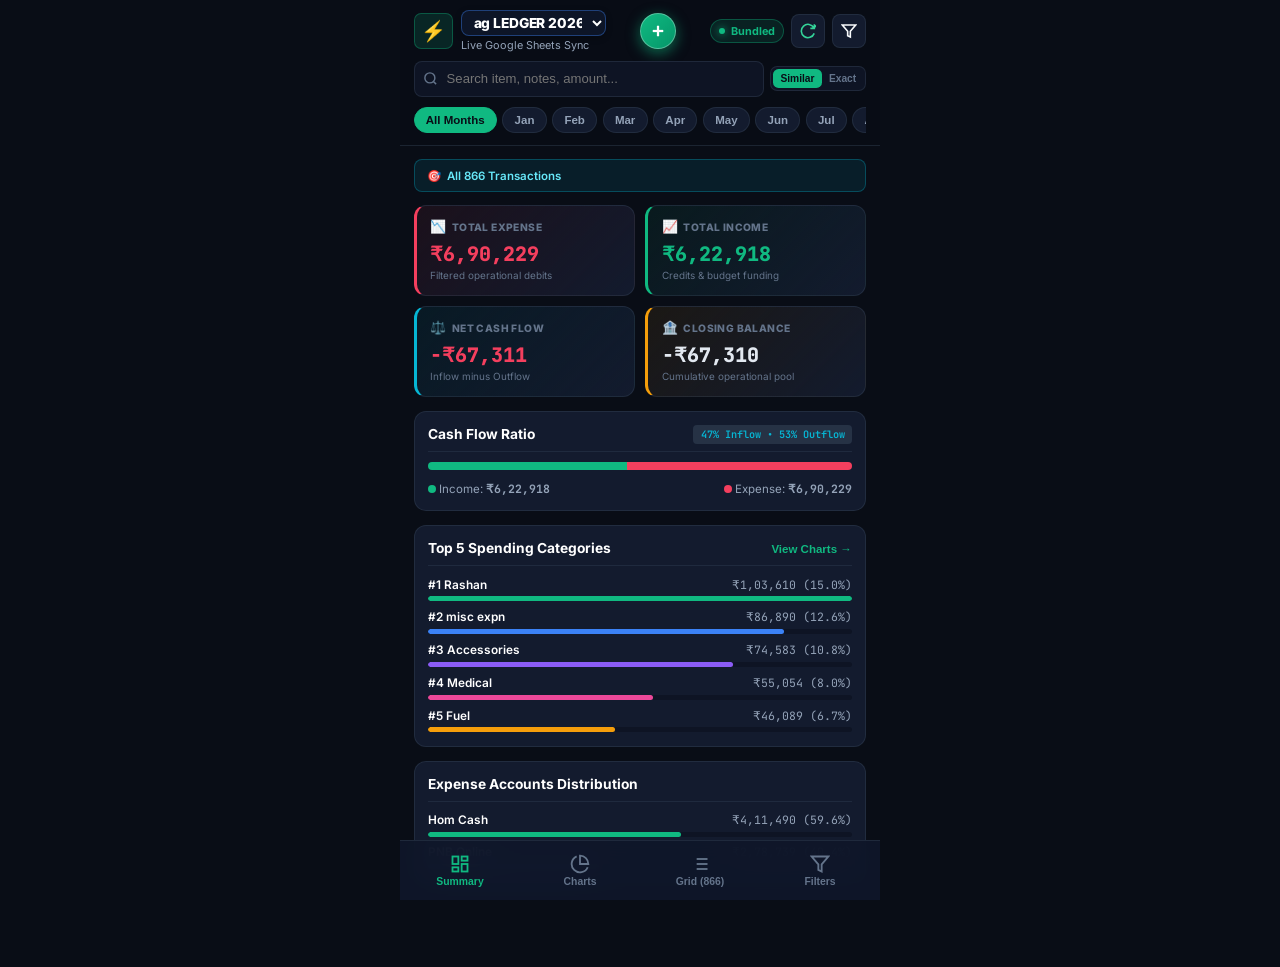
==== commit 1b80620e: "fix: update root index.html and style header add button as vibrant green round icon" ====
--- a/index.html
+++ b/index.html
@@ -1,418 +1,836 @@
 <!DOCTYPE html>
 <html lang="en">
 <head>
-  <!-- Smart Mobile Device Redirection -->
-  <script>
-    (function() {
-      if (window.innerWidth <= 768 || /Android|webOS|iPhone|iPad|iPod|BlackBerry|IEMobile|Opera Mini/i.test(navigator.userAgent)) {
-        var query = window.location.search || '';
-        window.location.replace('mobile.html' + query);
-      }
-    })();
-  </script>
   <meta charset="UTF-8">
-  <meta name="viewport" content="width=device-width, initial-scale=1.0, maximum-scale=5.0, viewport-fit=cover">
-  <meta name="theme-color" content="#0f172a">
+  <meta name="viewport" content="width=device-width, initial-scale=1.0, maximum-scale=5.0, user-scalable=yes, viewport-fit=cover">
+  <meta name="theme-color" content="#090d16">
   <meta name="apple-mobile-web-app-capable" content="yes">
   <meta name="apple-mobile-web-app-status-bar-style" content="black-translucent">
-  <meta name="description" content="Ledger Analytics Dashboard - Google Sheets Live Explorer with Visual Infographics on Left & Data Grid on Right">
-  <title>Ledger Analytics Dashboard | Live Google Sheets Explorer</title>
-  
+  <meta name="description" content="Mobile-First Ledger Analytics Dashboard for Samsung Galaxy S25 Ultra - Live Google Sheets Sync">
+  <title>Ledger Mobile Dashboard | ag LEDGER 2026</title>
+
   <!-- Modern Typography (Inter & JetBrains Mono) -->
   <link rel="preconnect" href="https://fonts.googleapis.com">
   <link rel="preconnect" href="https://fonts.gstatic.com" crossorigin>
   <link href="https://fonts.googleapis.com/css2?family=Inter:wght@400;500;600;700;800&family=JetBrains+Mono:wght@500;600;700&display=swap" rel="stylesheet">
-  
-  <link rel="stylesheet" href="index.css">
+
+  <link rel="stylesheet" href="mobile.css?v=20261012_dual_sheet">
 </head>
-<body class="bg-slate-900 text-slate-100 font-sans">
-  <div class="dashboard-wrapper">
+<body class="mobile-body">
+  <div class="mobile-app-shell">
+
+    <!-- ========================================================================= -->
+    <!-- 1. TOP MOBILE HEADER (STICKY)                                             -->
+    <!-- ========================================================================= -->
+    <header class="mobile-top-header" id="mobileTopHeader">
+      <div class="header-status-row">
+        <div class="header-brand-wrap">
+          <span class="app-icon">⚡</span>
+          <div class="header-sheet-selector-wrap">
+            <select id="mobileSheetSelector" class="header-sheet-select" aria-label="Select Ledger Sheet" title="Switch between Google Sheets">
+              <option value="sheet1">ag LEDGER 2026</option>
+              <option value="sheet2">w LEDGER 2026 n</option>
+            </select>
+            <p class="app-subtitle" id="headerSyncSubtitle">Live Google Sheets Sync</p>
+          </div>
+        </div>
+        <!-- Center Green Round Add Button (Like Previous FAB Icon) -->
+        <button id="headerAddTxBtn" class="header-center-add-btn" aria-label="Add Transaction" title="Quick Add Transaction" type="button">
+          <svg viewBox="0 0 24 24" width="18" height="18" fill="none" stroke="currentColor" stroke-width="3">
+            <line x1="12" y1="5" x2="12" y2="19"></line>
+            <line x1="5" y1="12" x2="19" y2="12"></line>
+          </svg>
+        </button>
+
+        <div class="header-actions-wrap">
+          <!-- Live Sync Status Pill -->
+          <div class="live-pill" id="liveSyncStatusPill" title="Live status with Google Sheets">
+            <span class="live-dot-pulse"></span>
+            <span id="syncStatusLabel">Live</span>
+          </div>
+
+          <!-- 1-Tap Live Sync Button -->
+          <button id="mobileSyncBtn" class="header-icon-btn sync-btn" aria-label="Sync Google Sheets" title="Sync Live Sheets">
+            <svg id="mobileSyncIcon" viewBox="0 0 24 24" width="16" height="16" fill="none" stroke="currentColor" stroke-width="2.4"><path d="M21.5 2v6h-6M21.34 15.57a10 10 0 1 1-.57-8.38l5.67-5.19"/></svg>
+          </button>
+
+          <!-- Filter Drawer Trigger Button -->
+          <button id="openFilterDrawerBtn" class="header-icon-btn filter-btn" aria-label="Toggle Filters Summary" title="Filter Options" type="button">
+            <svg viewBox="0 0 24 24" width="16" height="16" fill="none" stroke="currentColor" stroke-width="2.4"><polygon points="22 3 2 3 10 12.46 10 19 14 21 14 12.46 22 3"/></svg>
+            <span class="filter-count-badge hidden" id="activeFilterBadge">0</span>
+          </button>
+        </div>
+      </div>
+
+      <!-- Quick Search Bar (Collapsible or compact) -->
+      <div class="mobile-search-bar-wrap">
+        <div class="search-input-box">
+          <svg class="search-glass-icon" viewBox="0 0 24 24" width="15" height="15" fill="none" stroke="currentColor" stroke-width="2.3"><circle cx="11" cy="11" r="8"></circle><line x1="21" y1="21" x2="16.65" y2="16.65"></line></svg>
+          <input type="text" id="mobileSearchInput" placeholder="Search item, notes, amount..." class="search-input" autocomplete="off">
+          <button id="mobileClearSearchBtn" class="clear-search-btn hidden" aria-label="Clear search">×</button>
+        </div>
+        <div class="search-mode-pill-group">
+          <button type="button" class="mode-pill active" id="btnModeSimilar" data-mode="similar">Similar</button>
+          <button type="button" class="mode-pill" id="btnModeExact" data-mode="exact">Exact</button>
+        </div>
+      </div>
+
+      <!-- Quick Filter Chips Scrollbar (Horizontal Swipeable) -->
+      <nav class="quick-chips-scroll" id="quickChipsScroll" aria-label="Quick Filter Chips">
+        <button class="chip-pill active" data-chip-type="month" data-value="All">All Months</button>
+        <button class="chip-pill" data-chip-type="month" data-value="Jan">Jan</button>
+        <button class="chip-pill" data-chip-type="month" data-value="Feb">Feb</button>
+        <button class="chip-pill" data-chip-type="month" data-value="Mar">Mar</button>
+        <button class="chip-pill" data-chip-type="month" data-value="Apr">Apr</button>
+        <button class="chip-pill" data-chip-type="month" data-value="May">May</button>
+        <button class="chip-pill" data-chip-type="month" data-value="Jun">Jun</button>
+        <button class="chip-pill" data-chip-type="month" data-value="Jul">Jul</button>
+        <button class="chip-pill" data-chip-type="month" data-value="Aug">Aug</button>
+        <button class="chip-pill" data-chip-type="month" data-value="Sep">Sep</button>
+        <button class="chip-pill" data-chip-type="month" data-value="Oct">Oct</button>
+        <button class="chip-pill" data-chip-type="month" data-value="Nov">Nov</button>
+        <button class="chip-pill" data-chip-type="month" data-value="Dec">Dec</button>
+        <span class="chip-divider"></span>
+        <button class="chip-pill special-income-pill" id="chipIncomeOnly" data-toggle="income-only">💚 Only Income</button>
+        <button class="chip-pill" data-chip-type="person" data-value="Honey">Honey</button>
+        <button class="chip-pill" data-chip-type="person" data-value="Trishaa">Trishaa</button>
+      </nav>
     
+      <!-- View-Only Collapsible Filter Details Pop-Up Menu -->
+      <div class="filter-details-popup hidden" id="filterDetailsPopup" role="dialog" aria-label="Filtered Values Details">
+        <div class="filter-popup-header">
+          <div class="popup-title-group">
+            <svg viewBox="0 0 24 24" width="15" height="15" fill="none" stroke="currentColor" stroke-width="2.4" style="color: var(--cyan);"><polygon points="22 3 2 3 10 12.46 10 19 14 21 14 12.46 22 3"/></svg>
+            <h4 class="popup-title">Filtered Values Details</h4>
+          </div>
+          <span class="popup-view-only-badge">View Only</span>
+          <button class="popup-close-btn" id="closeFilterPopupBtn" onclick="window.toggleFilterMenu(event)" title="Close Pop-up" type="button">✕</button>
+        </div>
+
+        <div class="filter-popup-summary-bar">
+          <div class="popup-sum-item">
+            <span class="sum-lbl">Records</span>
+            <strong class="sum-val font-mono" id="popupFilterCount">0</strong>
+          </div>
+          <div class="popup-sum-item">
+            <span class="sum-lbl">Expense</span>
+            <strong class="sum-val font-mono text-rose-400" id="popupFilterExpense">₹0</strong>
+          </div>
+          <div class="popup-sum-item">
+            <span class="sum-lbl">Income</span>
+            <strong class="sum-val font-mono text-emerald-400" id="popupFilterIncome">₹0</strong>
+          </div>
+        </div>
+
+        <div class="filter-popup-details-list" id="filterPopupDetailsList">
+          <!-- Dynamically populated key-value rows -->
+        </div>
+
+        <div class="filter-popup-footer">
+          <button class="popup-reset-btn" id="popupResetFiltersBtn" onclick="window.resetFromPopup(event)" type="button">
+            Reset Filters
+          </button>
+          <button class="popup-minimize-btn" id="popupMinimizeBtn" onclick="window.toggleFilterMenu(event)" type="button">
+            Minimize ▲
+          </button>
+        </div>
+      </div>
+
+    </header>
+
     <!-- ========================================================================= -->
-    <!-- 1. TOP HORIZONTAL HEADER & COMPACT FILTER CONTROLS BAR (HORIZONTAL AT TOP) -->
+    <!-- 2. MAIN APP CONTENT CONTAINER (PAGES SWITCHED BY BOTTOM BAR)              -->
     <!-- ========================================================================= -->
-    <header class="top-nav-header">
-      <!-- Row 1: Brand & Live Sync Status -->
-      <div class="header-top-bar">
-        <div class="brand-group">
-          <span class="brand-icon">⚡</span>
-          <div>
-            <h1 class="brand-title">LEDGER ANALYTICS DASHBOARD</h1>
-            <p class="brand-subtitle">ag LEDGER 2026 • Live Synced with Google Sheets</p>
-          </div>
-        </div>
-          <a href="mobile.html" class="mobile-switch-link" style="display:inline-flex; align-items:center; gap:0.4rem; background:rgba(16,185,129,0.18); border:1px solid rgba(16,185,129,0.4); color:#34d399; padding:0.35rem 0.75rem; border-radius:0.5rem; text-decoration:none; font-size:0.8rem; font-weight:700; margin-left: auto;">
-            📱 Mobile Dashboard (Galaxy S25)
-          </a>
-
-        <div class="header-controls-group">
-          <!-- Live Sync Status Badge -->
-          <div class="live-sync-indicator" id="liveSyncStatusBadge" title="Live status with Google Sheets">
-            <span class="pulse-dot"></span>
-            <span id="syncStatusText">Live Connected</span>
-            <span class="sync-record-badge font-mono" id="syncRecordBadge">866 rows</span>
-          </div>
-
-          <!-- Live Sync Button -->
-          <button id="btnManualSync" class="nav-btn sync-btn" title="Fetch latest edits from Google Sheets">
-            <svg id="syncIconSvg" viewBox="0 0 24 24" width="14" height="14" fill="none" stroke="currentColor" stroke-width="2.3"><path d="M21.5 2v6h-6M21.34 15.57a10 10 0 1 1-.57-8.38l5.67-5.19"/></svg>
-            <span id="syncBtnLabel">Sync Live Sheets</span>
-          </button>
-
-          <!-- Reset Filters Button -->
-          <button id="resetAllFiltersBtn" class="nav-btn reset-btn" title="Reset all filters to defaults">
-            <svg viewBox="0 0 24 24" width="14" height="14" fill="none" stroke="currentColor" stroke-width="2.3"><path d="M3 12a9 9 0 1 0 9-9 9.75 9.75 0 0 0-6.74 2.74L3 8"/><path d="M3 3v5h5"/></svg>
-            Reset
-          </button>
-
-          <!-- Mobile View Mode Toggle -->
-          <div class="view-mode-toggle" id="viewModeToggleGroup">
-            <button class="mode-btn active" id="btnModeSplit" data-view="split" title="Split Screen (Visuals + Grid)">⊞ Split</button>
-            <button class="mode-btn" id="btnModeVisuals" data-view="visuals" title="Visual Infographics Only">📊 Visuals</button>
-            <button class="mode-btn" id="btnModeGrid" data-view="grid" title="Data Grid Only">📋 Grid</button>
-          </div>
-
-          <!-- Dedicated Mobile App Link -->
-          <a href="mobile.html" class="nav-btn mobile-link-btn" title="Open Dedicated S25 Ultra Mobile App">
-            📱 Mobile App
-          </a>
-        </div>
-      </div>
-
-      <!-- Row 2: Horizontal Primary & Secondary Filters (Horizontal scroll/flex across top) -->
-      <div class="top-horizontal-filters-bar" id="topFiltersBar">
+    <main class="mobile-main-content" id="mobileMainContent">
+
+      <!-- ======================================================================= -->
+      <!-- TAB 1: 📊 OVERVIEW & KPIS                                               -->
+      <!-- ======================================================================= -->
+      <section class="mobile-tab-view active" id="tabViewOverview">
         
-        <!-- Filter 1: Month -->
-        <div class="filter-chip-card">
-          <span class="chip-label">Month</span>
-          <select id="filterMonthSelect" class="chip-select">
-            <option value="All">All Months</option>
-            <option value="Jan">Jan</option>
-            <option value="Feb">Feb</option>
-            <option value="Mar">Mar</option>
-            <option value="Apr">Apr</option>
-            <option value="May">May</option>
-            <option value="Jun">Jun</option>
-            <option value="Jul">Jul</option>
-            <option value="Aug">Aug</option>
-            <option value="Sep">Sep</option>
-            <option value="Oct">Oct</option>
-            <option value="Nov">Nov</option>
-            <option value="Dec">Dec</option>
-          </select>
-        </div>
-
-        <!-- Filter 2: Category -->
-        <div class="filter-chip-card">
-          <span class="chip-label">Category</span>
-          <select id="filterCategorySelect" class="chip-select">
-            <option value="All">All Categories</option>
-          </select>
-        </div>
-
-        <!-- Filter 3: Person (By) -->
-        <div class="filter-chip-card">
-          <span class="chip-label">By</span>
-          <select id="filterPersonSelect" class="chip-select">
-            <option value="All">All Persons</option>
-          </select>
-        </div>
-
-        <!-- Filter 4: Purpose (For) -->
-        <div class="filter-chip-card">
-          <span class="chip-label">For</span>
-          <select id="filterForSelect" class="chip-select">
-            <option value="All">All Purposes</option>
-          </select>
-        </div>
-
-        <!-- Filter 5: Search Keyword + Mode (Similar / Exact) -->
-        <div class="filter-chip-card search-chip-card">
-          <div class="search-top-row">
-            <span class="chip-label">Search</span>
-            <div class="search-sub-toggle">
-              <button type="button" class="sub-toggle-btn active" id="btnModeSimilar" data-mode="similar">Similar</button>
-              <button type="button" class="sub-toggle-btn" id="btnModeExact" data-mode="exact">Exact</button>
-            </div>
-          </div>
-          <div class="search-input-wrap">
-            <svg class="search-ico" viewBox="0 0 24 24" width="13" height="13" fill="none" stroke="currentColor" stroke-width="2.4"><circle cx="11" cy="11" r="8"></circle><line x1="21" y1="21" x2="16.65" y2="16.65"></line></svg>
-            <input type="text" id="searchKeywordInput" placeholder="Item / remarks..." class="chip-input" autocomplete="off">
-            <button id="clearSearchBtn" class="clear-ico-btn hidden" title="Clear">×</button>
-          </div>
-        </div>
-
-        <!-- Filter 6: Expense Account -->
-        <div class="filter-chip-card">
-          <span class="chip-label">Exp Account</span>
-          <select id="filterExpenseAccSelect" class="chip-select">
-            <option value="All">All Accounts</option>
-          </select>
-        </div>
-
-        <!-- Filter 7: Income Account -->
-        <div class="filter-chip-card">
-          <span class="chip-label">Inc Account</span>
-          <select id="filterIncomeAccSelect" class="chip-select">
-            <option value="All">All Banks</option>
-          </select>
-        </div>
-
-      </div>
-    </header>
-
-    <!-- ========================================================================= -->
-    <!-- 2. MAIN WORKSPACE: LEFT VERTICAL VISUALS VS RIGHT DATA GRID               -->
-    <!-- ========================================================================= -->
-    <main class="dashboard-split-workspace" id="dashboardWorkspace">
-      
+        <!-- Active Filter Indicator Banner -->
+        <div class="active-filter-banner" id="activeFilterBanner">
+          <div class="filter-summary-text">
+            <span class="filter-icon">🎯</span>
+            <span id="overviewFilterSummary">All 866 Transactions</span>
+          </div>
+          <button id="bannerResetBtn" class="banner-reset-link hidden">Reset</button>
+        </div>
+
+        <!-- 4 Primary KPI Metric Cards (Glow / Modern Glassmorphism) -->
+        <div class="kpi-grid-container">
+          
+          <!-- KPI 1: FILTERED TOTAL EXPENSE -->
+          <div class="kpi-card kpi-expense">
+            <div class="kpi-card-header">
+              <span class="kpi-tag-icon">📉</span>
+              <span class="kpi-tag-name">TOTAL EXPENSE</span>
+            </div>
+            <div class="kpi-card-value font-mono text-rose-400" id="kpiTotalExpense">₹0</div>
+            <div class="kpi-card-sub">Filtered operational debits</div>
+          </div>
+
+          <!-- KPI 2: FILTERED TOTAL INCOME -->
+          <div class="kpi-card kpi-income">
+            <div class="kpi-card-header">
+              <span class="kpi-tag-icon">📈</span>
+              <span class="kpi-tag-name">TOTAL INCOME</span>
+            </div>
+            <div class="kpi-card-value font-mono text-emerald-400" id="kpiTotalIncome">₹0</div>
+            <div class="kpi-card-sub">Credits & budget funding</div>
+          </div>
+
+          <!-- KPI 3: FILTERED NET BALANCE -->
+          <div class="kpi-card kpi-net">
+            <div class="kpi-card-header">
+              <span class="kpi-tag-icon">⚖️</span>
+              <span class="kpi-tag-name">NET CASH FLOW</span>
+            </div>
+            <div class="kpi-card-value font-mono text-cyan-300" id="kpiNetBalance">₹0</div>
+            <div class="kpi-card-sub">Inflow minus Outflow</div>
+          </div>
+
+          <!-- KPI 4: CLOSING BALANCE -->
+          <div class="kpi-card kpi-balance">
+            <div class="kpi-card-header">
+              <span class="kpi-tag-icon">🏦</span>
+              <span class="kpi-tag-name">CLOSING BALANCE</span>
+            </div>
+            <div class="kpi-card-value font-mono text-slate-200" id="kpiClosingBalance">₹0</div>
+            <div class="kpi-card-sub">Cumulative operational pool</div>
+          </div>
+
+        </div>
+
+        <!-- Cash Flow Health Meter -->
+        <div class="section-card">
+          <div class="section-card-header">
+            <h3 class="section-card-title">Cash Flow Ratio</h3>
+            <span class="section-badge font-mono" id="cashFlowRatioBadge">0% Inflow</span>
+          </div>
+          <div class="ratio-bar-track">
+            <div class="ratio-fill-income" id="ratioFillIncome" style="width: 50%" title="Income"></div>
+            <div class="ratio-fill-expense" id="ratioFillExpense" style="width: 50%" title="Expense"></div>
+          </div>
+          <div class="ratio-legend-row">
+            <span class="ratio-lbl-in"><span class="dot-in"></span> Income: <strong id="ratioIncText" class="font-mono">₹0</strong></span>
+            <span class="ratio-lbl-out"><span class="dot-out"></span> Expense: <strong id="ratioExpText" class="font-mono">₹0</strong></span>
+          </div>
+        </div>
+
+        <!-- Top Spending Categories Mini-List (Quick View) -->
+        <div class="section-card">
+          <div class="section-card-header">
+            <h3 class="section-card-title">Top 5 Spending Categories</h3>
+            <button class="section-action-link" id="linkToChartsTab">View Charts →</button>
+          </div>
+          <div class="top-categories-list" id="topCategoriesMiniList">
+            <!-- Dynamically populated -->
+          </div>
+        </div>
+
+        <!-- Top Spending Accounts (Hom Cash vs PNB Online) -->
+        <div class="section-card">
+          <div class="section-card-header">
+            <h3 class="section-card-title">Expense Accounts Distribution</h3>
+          </div>
+          <div class="account-progress-list" id="accountProgressMiniList">
+            <!-- Dynamically populated -->
+          </div>
+        </div>
+
+      </section>
+
       <!-- ======================================================================= -->
-      <!-- LEFT SECTION: ALL VISUAL INFOGRAPHICS STACKED VERTICALLY                -->
+      <!-- TAB 2: 🍩 VISUAL CHARTS & MATRICES                                      -->
       <!-- ======================================================================= -->
-      <aside class="left-visuals-column" id="leftVisualsColumn">
+      <section class="mobile-tab-view" id="tabViewCharts">
         
-        <!-- 2.1 KPI SUMMARY CARDS (STACKED VERTICALLY ON LEFT) -->
-        <div class="vertical-kpis-stack" id="kpisStackContainer">
-          
-          <!-- KPI 1: FILTERED Total EXPENSE (Rose) -->
-          <div class="kpi-box kpi-box-expense">
-            <div class="kpi-header">
-              <span class="kpi-icon text-rose-400">📉</span>
-              <span class="kpi-title">FILTERED TOTAL EXPENSE</span>
-            </div>
-            <div class="kpi-value text-rose-400 font-mono" id="valTotalExpense">₹0</div>
-            <div class="kpi-footer">Operational debits (Filtered)</div>
-          </div>
-
-          <!-- KPI 2: FILTERED Total CREDIT / INCOME (Emerald) -->
-          <div class="kpi-box kpi-box-income">
-            <div class="kpi-header">
-              <span class="kpi-icon text-emerald-400">📈</span>
-              <span class="kpi-title">FILTERED TOTAL INCOME</span>
-            </div>
-            <div class="kpi-value text-emerald-400 font-mono" id="valTotalIncome">₹0</div>
-            <div class="kpi-footer">Budget & incoming credits</div>
-          </div>
-
-          <!-- KPI 3: FILTERED NET BALANCE (Cyan) -->
-          <div class="kpi-box kpi-box-net">
-            <div class="kpi-header">
-              <span class="kpi-icon text-cyan-400">⚖️</span>
-              <span class="kpi-title">FILTERED NET BALANCE</span>
-            </div>
-            <div class="kpi-value text-cyan-300 font-mono" id="valNetBalance">₹0</div>
-            <div class="kpi-footer">Credit minus Expense</div>
-          </div>
-
-          <!-- KPI 4: CLOSING BALANCE (Amber / Slate) -->
-          <div class="kpi-box kpi-box-balance">
-            <div class="kpi-header">
-              <span class="kpi-icon text-amber-400">🏦</span>
-              <span class="kpi-title">CLOSING BALANCE</span>
-            </div>
-            <div class="kpi-value text-slate-200 font-mono" id="valClosingBalance">₹0</div>
-            <div class="kpi-footer">Cumulative running balance</div>
-          </div>
-
-        </div>
-
-        <!-- 2.2 DONUT CHART 1: FILTERED EXPENSES BY CATEGORY -->
-        <section class="visual-panel-card" id="cardCategoryDonut">
-          <div class="panel-header">
-            <div class="panel-title-wrap">
-              <svg class="panel-icon text-emerald-400" viewBox="0 0 24 24" width="16" height="16" fill="none" stroke="currentColor" stroke-width="2.3"><path d="M21.21 15.89A10 10 0 1 1 8 2.83"></path><path d="M22 12A10 10 0 0 0 12 2v10z"></path></svg>
-              <h2 class="panel-title">Filtered Expenses by Category</h2>
+        <!-- DONUT CHART 1: EXPENSES BY CATEGORY -->
+        <div class="section-card">
+          <div class="section-card-header">
+            <div class="title-with-icon">
+              <svg class="text-emerald-400" viewBox="0 0 24 24" width="16" height="16" fill="none" stroke="currentColor" stroke-width="2.3"><path d="M21.21 15.89A10 10 0 1 1 8 2.83"></path><path d="M22 12A10 10 0 0 0 12 2v10z"></path></svg>
+              <h3 class="section-card-title" id="mobileCatDonutCardTitle">Expenses by Category</h3>
             </div>
             <div class="panel-badge-group">
-              <button id="btnResetCategoryChartDesktop" class="chart-back-btn hidden" title="Go back / Undo Category filter">
-                <svg viewBox="0 0 24 24" width="12" height="12" fill="none" stroke="currentColor" stroke-width="2.6"><path d="M9 14L4 9l5-5"/><path d="M4 9h11a4 4 0 0 1 4 4v3"/></svg>
-                <span>Back</span>
+              <button id="btnResetCategoryChart" class="chart-back-btn hidden" onclick="window.resetCategoryChartFilter(event)" title="Go back / Undo Category filter" type="button">
+                <svg viewBox="0 0 24 24" width="13" height="13" fill="none" stroke="currentColor" stroke-width="2.6"><path d="M9 14L4 9l5-5"/><path d="M4 9h11a4 4 0 0 1 4 4v3"/></svg>
+                <span>↩ Back</span>
               </button>
-              <span class="panel-badge">Chart 1</span>
-            </div>
-          </div>
-
-          <div class="donut-display-area">
-            <div class="donut-svg-holder" id="categoryDonutWrapper">
-              <svg id="categoryDonutSvg" viewBox="0 0 200 200" class="donut-svg-graphic"></svg>
-              <div class="donut-center-info" id="categoryDonutCenter">
-                <span class="center-tag">Expense</span>
-                <span class="center-val font-mono" id="categoryDonutCenterAmount">₹0</span>
-                <span class="center-sub" id="categoryDonutCenterSub">All Categories</span>
-              </div>
-            </div>
-            <!-- Legend List -->
-            <div class="donut-legend-box" id="categoryLegendList"></div>
-          </div>
-        </section>
-
-        <!-- 2.3 DONUT CHART 2: FILTERED EXPENSES BY ACCOUNT -->
-        <section class="visual-panel-card" id="cardAccountDonut">
-          <div class="panel-header">
-            <div class="panel-title-wrap">
-              <svg class="panel-icon text-cyan-400" viewBox="0 0 24 24" width="16" height="16" fill="none" stroke="currentColor" stroke-width="2.3"><rect x="2" y="4" width="20" height="16" rx="2"></rect><line x1="6" y1="12" x2="10" y2="12"></line></svg>
-              <h2 class="panel-title">Filtered Expenses by Account</h2>
+              <span class="section-badge">Chart 1</span>
+            </div>
+          </div>
+
+          <div class="donut-interactive-container">
+            <div class="donut-svg-stage">
+              <svg id="mobileCategoryDonutSvg" viewBox="0 0 200 200" class="donut-svg-el"></svg>
+              <div class="donut-center-readout" id="mobileCatDonutCenter">
+                <span class="center-type" id="mobileCatDonutCenterType">Expense</span>
+                <span class="center-num font-mono" id="mobileCatDonutAmount">₹0</span>
+                <span class="center-name" id="mobileCatDonutLabel">All Categories</span>
+              </div>
+            </div>
+            <div class="donut-legend-scroll" id="mobileCategoryLegend">
+              <!-- Dynamically rendered -->
+            </div>
+          </div>
+          <!-- Inline Transaction Grid / List for Selected Category -->
+          <div class="donut-transactions-panel hidden" id="catDonutTxPanel">
+            <div class="donut-tx-header">
+              <div class="donut-tx-title-wrap">
+                <span class="donut-tx-dot" style="background-color: var(--emerald)"></span>
+                <span class="donut-tx-title" id="catDonutTxTitle">Category Transactions</span>
+                <span class="donut-tx-badge font-mono" id="catDonutTxCountBadge">0</span>
+              </div>
+              <div class="donut-tx-controls-right">
+                <!-- Sort Trigger -->
+                <select id="catDonutSortSelect" class="mobile-sort-dropdown donut-sort-dropdown" aria-label="Sort Category Transactions">
+                  <option value="date_desc">Date (Newest)</option>
+                  <option value="date_asc">Date (Oldest)</option>
+                  <option value="exp_desc">Expense (High → Low)</option>
+                  <option value="inc_desc">Income (High → Low)</option>
+                  <option value="bal_desc">Balance (High → Low)</option>
+                  <option value="item_asc">Description (A → Z)</option>
+                  <option value="cat_asc">Category (A → Z)</option>
+                </select>
+
+                <!-- Table / Cards Toggle -->
+                <button id="btnToggleCatDisplayMode" class="display-mode-btn" title="Toggle Cards / Table" type="button">
+                  <svg viewBox="0 0 24 24" width="13" height="13" fill="none" stroke="currentColor" stroke-width="2.3"><rect x="3" y="3" width="7" height="7"></rect><rect x="14" y="3" width="7" height="7"></rect><rect x="14" y="14" width="7" height="7"></rect><rect x="3" y="14" width="7" height="7"></rect></svg>
+                </button>
+
+                <!-- Minimize Button -->
+                <button id="btnMinimizeCatTx" class="donut-tx-minimize-btn" onclick="window.minimizeCatTransactions(event)" title="Minimize grid visuals" type="button">
+                  <span>− Minimize</span>
+                </button>
+              </div>
+            </div>
+
+            <!-- 1. Cards View -->
+            <div class="donut-tx-list-scroll" id="catDonutTxList">
+              <!-- Dynamically populated transaction cards -->
+            </div>
+
+            <!-- 2. Dense Table View -->
+            <div class="mobile-table-scroll-wrap donut-tx-table-wrap hidden" id="catDonutTableWrap">
+              <table class="mobile-dense-table">
+                <thead>
+                  <tr>
+                    <th>Date</th>
+                    <th>By</th>
+                    <th>For</th>
+                    <th>Item</th>
+                    <th>Category</th>
+                    <th class="text-right">Expense</th>
+                    <th>Notes</th>
+                    <th class="text-right">Income</th>
+                    <th>Account</th>
+                    <th class="text-right">Balance</th>
+                  </tr>
+                </thead>
+                <tbody id="catDonutTableTbody" class="donut-table-tbody"></tbody>
+              </table>
+            </div>
+          </div>
+
+        </div>
+
+        <!-- DONUT CHART 2: EXPENSES BY ACCOUNT -->
+        <div class="section-card">
+          <div class="section-card-header">
+            <div class="title-with-icon">
+              <svg class="text-cyan-400" viewBox="0 0 24 24" width="16" height="16" fill="none" stroke="currentColor" stroke-width="2.3"><rect x="2" y="4" width="20" height="16" rx="2"></rect><line x1="6" y1="12" x2="10" y2="12"></line></svg>
+              <h3 class="section-card-title" id="mobileAccDonutCardTitle">Expenses by Account</h3>
             </div>
             <div class="panel-badge-group">
-              <button id="btnResetAccountChartDesktop" class="chart-back-btn hidden" title="Go back / Undo Account filter">
-                <svg viewBox="0 0 24 24" width="12" height="12" fill="none" stroke="currentColor" stroke-width="2.6"><path d="M9 14L4 9l5-5"/><path d="M4 9h11a4 4 0 0 1 4 4v3"/></svg>
-                <span>Back</span>
+              <button id="btnResetAccountChart" class="chart-back-btn hidden" onclick="window.resetAccountChartFilter(event)" title="Go back / Undo Account filter" type="button">
+                <svg viewBox="0 0 24 24" width="13" height="13" fill="none" stroke="currentColor" stroke-width="2.6"><path d="M9 14L4 9l5-5"/><path d="M4 9h11a4 4 0 0 1 4 4v3"/></svg>
+                <span>↩ Back</span>
               </button>
-              <span class="panel-badge">Chart 2</span>
-            </div>
-          </div>
-
-          <div class="donut-display-area">
-            <div class="donut-svg-holder" id="accountDonutWrapper">
-              <svg id="accountDonutSvg" viewBox="0 0 200 200" class="donut-svg-graphic"></svg>
-              <div class="donut-center-info" id="accountDonutCenter">
-                <span class="center-tag">Account</span>
-                <span class="center-val font-mono" id="accountDonutCenterAmount">₹0</span>
-                <span class="center-sub" id="accountDonutCenterSub">All Accounts</span>
-              </div>
-            </div>
-            <!-- Legend List -->
-            <div class="donut-legend-box" id="accountLegendList"></div>
-          </div>
-        </section>
-
-        <!-- 2.4 CATEGORY BREAKDOWN MATRIX (COLUMNS S10:T) -->
-        <section class="visual-panel-card" id="cardCategoryMatrix">
-          <div class="panel-header">
-            <h3 class="panel-title">Category Matrix (S10:T)</h3>
-            <span class="matrix-badge font-mono" id="categoryCountBadge">0 categories</span>
-          </div>
-          <div class="matrix-table-wrap">
-            <table class="compact-matrix-table">
+              <span class="section-badge">Chart 2</span>
+            </div>
+          </div>
+
+          <div class="donut-interactive-container">
+            <div class="donut-svg-stage">
+              <svg id="mobileAccountDonutSvg" viewBox="0 0 200 200" class="donut-svg-el"></svg>
+              <div class="donut-center-readout" id="mobileAccDonutCenter">
+                <span class="center-type" id="mobileAccDonutCenterType">Account</span>
+                <span class="center-num font-mono" id="mobileAccDonutAmount">₹0</span>
+                <span class="center-name" id="mobileAccDonutLabel">All Accounts</span>
+              </div>
+            </div>
+            <div class="donut-legend-scroll" id="mobileAccountLegend">
+              <!-- Dynamically rendered -->
+            </div>
+          </div>
+          <!-- Inline Transaction Grid / List for Selected Account -->
+          <div class="donut-transactions-panel hidden" id="accDonutTxPanel">
+            <div class="donut-tx-header">
+              <div class="donut-tx-title-wrap">
+                <span class="donut-tx-dot" style="background-color: var(--cyan)"></span>
+                <span class="donut-tx-title" id="accDonutTxTitle">Account Transactions</span>
+                <span class="donut-tx-badge font-mono" id="accDonutTxCountBadge">0</span>
+              </div>
+              <div class="donut-tx-controls-right">
+                <!-- Sort Trigger -->
+                <select id="accDonutSortSelect" class="mobile-sort-dropdown donut-sort-dropdown" aria-label="Sort Account Transactions">
+                  <option value="date_desc">Date (Newest)</option>
+                  <option value="date_asc">Date (Oldest)</option>
+                  <option value="exp_desc">Expense (High → Low)</option>
+                  <option value="inc_desc">Income (High → Low)</option>
+                  <option value="bal_desc">Balance (High → Low)</option>
+                  <option value="item_asc">Description (A → Z)</option>
+                  <option value="cat_asc">Category (A → Z)</option>
+                </select>
+
+                <!-- Table / Cards Toggle -->
+                <button id="btnToggleAccDisplayMode" class="display-mode-btn" title="Toggle Cards / Table" type="button">
+                  <svg viewBox="0 0 24 24" width="13" height="13" fill="none" stroke="currentColor" stroke-width="2.3"><rect x="3" y="3" width="7" height="7"></rect><rect x="14" y="3" width="7" height="7"></rect><rect x="14" y="14" width="7" height="7"></rect><rect x="3" y="14" width="7" height="7"></rect></svg>
+                </button>
+
+                <!-- Minimize Button -->
+                <button id="btnMinimizeAccTx" class="donut-tx-minimize-btn" onclick="window.minimizeAccTransactions(event)" title="Minimize grid visuals" type="button">
+                  <span>− Minimize</span>
+                </button>
+              </div>
+            </div>
+
+            <!-- 1. Cards View -->
+            <div class="donut-tx-list-scroll" id="accDonutTxList">
+              <!-- Dynamically populated transaction cards -->
+            </div>
+
+            <!-- 2. Dense Table View -->
+            <div class="mobile-table-scroll-wrap donut-tx-table-wrap hidden" id="accDonutTableWrap">
+              <table class="mobile-dense-table">
+                <thead>
+                  <tr>
+                    <th>Date</th>
+                    <th>By</th>
+                    <th>For</th>
+                    <th>Item</th>
+                    <th>Category</th>
+                    <th class="text-right">Expense</th>
+                    <th>Notes</th>
+                    <th class="text-right">Income</th>
+                    <th>Account</th>
+                    <th class="text-right">Balance</th>
+                  </tr>
+                </thead>
+                <tbody id="accDonutTableTbody" class="donut-table-tbody"></tbody>
+              </table>
+            </div>
+          </div>
+
+        </div>
+
+        <!-- CATEGORY MATRIX TABLE (COLUMNS S10:T) -->
+        <div class="section-card">
+          <div class="section-card-header">
+            <h3 class="section-card-title" id="mobileCatMatrixTitle">Category Matrix (S10:T)</h3>
+            <span class="section-badge font-mono" id="catMatrixCountBadge">0 items</span>
+          </div>
+          <div class="matrix-table-scrollbox">
+            <table class="mobile-matrix-table">
               <thead>
                 <tr>
                   <th class="text-left">Category</th>
-                  <th class="text-right">Total Expense</th>
-                  <th class="text-right">Share</th>
+                  <th class="text-right" id="mobileCatMatrixThAmount">Total Expense</th>
+                  <th class="text-right">% Share</th>
                 </tr>
               </thead>
-              <tbody id="categoryMatrixTbody"></tbody>
+              <tbody id="mobileCategoryMatrixTbody"></tbody>
             </table>
           </div>
-        </section>
-
-        <!-- 2.5 EXPENSE ACCOUNT MATRIX (COLUMNS U10:V) -->
-        <section class="visual-panel-card" id="cardAccountMatrix">
-          <div class="panel-header">
-            <h3 class="panel-title">Expense Account Matrix (U10:V)</h3>
-          </div>
-          <div class="matrix-table-wrap">
-            <table class="compact-matrix-table">
+        </div>
+
+        <!-- EXPENSE ACCOUNT MATRIX TABLE (COLUMNS U10:V) -->
+        <div class="section-card">
+          <div class="section-card-header">
+            <h3 class="section-card-title" id="mobileAccMatrixTitle">Expense Account Matrix (U10:V)</h3>
+          </div>
+          <div class="matrix-table-scrollbox">
+            <table class="mobile-matrix-table">
               <thead>
                 <tr>
-                  <th class="text-left">Expense Account</th>
-                  <th class="text-right">Total Expense</th>
-                  <th class="text-right">Share</th>
+                  <th class="text-left" id="mobileAccMatrixThCol">Account</th>
+                  <th class="text-right" id="mobileAccMatrixThAmount">Total Expense</th>
+                  <th class="text-right">% Share</th>
                 </tr>
               </thead>
-              <tbody id="accountMatrixTbody"></tbody>
+              <tbody id="mobileAccountMatrixTbody"></tbody>
             </table>
           </div>
-        </section>
-
-        <!-- 2.6 MONTHLY INFLOW VS OUTFLOW DUAL BARS -->
-        <section class="visual-panel-card" id="cardMonthlyBars">
-          <div class="panel-header">
-            <h3 class="panel-title">Monthly Cash Flow Dual Bars</h3>
-          </div>
-          <div class="monthly-bars-list" id="monthlyFlowBarsContainer"></div>
-        </section>
-
-      </aside>
+        </div>
+
+        <!-- MONTHLY CASH FLOW DUAL PROGRESS BARS -->
+        <div class="section-card">
+          <div class="section-card-header">
+            <h3 class="section-card-title">Monthly Flow Dual Bars</h3>
+          </div>
+          <div class="monthly-bars-stack" id="mobileMonthlyBarsContainer">
+            <!-- Dynamically populated -->
+          </div>
+        </div>
+
+      </section>
 
       <!-- ======================================================================= -->
-      <!-- RIGHT SECTION: LEDGER DATA GRID (ALONGSIDE ON THE RIGHT)                -->
+      <!-- TAB 3: 📋 TRANSACTIONS LEDGER (DATA GRID)                               -->
       <!-- ======================================================================= -->
-      <section class="right-grid-column" id="rightGridColumn">
+      <section class="mobile-tab-view" id="tabViewLedger">
         
-        <!-- Grid Top Control Bar -->
-        <div class="grid-top-bar">
-          <div class="grid-meta-left">
-            <div class="grid-badge-row">
-              <span class="grid-main-badge">📋 Result Grid</span>
-              <span class="filter-crumb-pill" id="activeFilterSummary">All Records</span>
-            </div>
-            <div class="grid-subtext">Interactive Ledger Slice • Synchronized with Filters</div>
-          </div>
-
-          <div class="grid-meta-right">
-            <span class="record-counter-pill font-mono" id="recordsPill">866 records</span>
-            <button id="toggleMobileCardsBtn" class="grid-mode-btn" title="Toggle between Table & Cards">Cards Mode</button>
-            <button id="scrollToTopBtn" class="grid-mode-btn" title="Scroll table to top">↑ Top</button>
-          </div>
-        </div>
-
-        <!-- Scrollable Table Box (Matches Google Sheets Scroll Container) -->
-        <div class="sheet-data-grid-scroll-box" id="dataGridScrollBox">
-          <table class="sheet-result-table" id="sheetResultTable">
-            <thead class="sticky-thead">
-              <tr class="header-row">
-                <th class="col-th col-date cursor-pointer" data-sort="date" title="Sort by Date">
-                  <div class="th-content">Date <span class="sort-icon" id="sortDate">↓</span></div>
-                </th>
-                <th class="col-th col-by cursor-pointer" data-sort="by" title="Sort by Person">
-                  <div class="th-content">By <span class="sort-icon" id="sortBy">↕</span></div>
-                </th>
-                <th class="col-th col-for cursor-pointer" data-sort="forEntity" title="Sort by Purpose">
-                  <div class="th-content">For <span class="sort-icon" id="sortFor">↕</span></div>
-                </th>
-                <th class="col-th col-item cursor-pointer" data-sort="item" title="Sort by Description">
-                  <div class="th-content">Item Description <span class="sort-icon" id="sortItem">↕</span></div>
-                </th>
-                <th class="col-th col-expacc cursor-pointer" data-sort="expenseAcc" title="Sort by Expense Account">
-                  <div class="th-content">Expense Account <span class="sort-icon" id="sortExpAcc">↕</span></div>
-                </th>
-                <th class="col-th col-cat cursor-pointer" data-sort="category" title="Sort by Category">
-                  <div class="th-content">Category <span class="sort-icon" id="sortCat">↕</span></div>
-                </th>
-                <th class="col-th col-expamt text-right cursor-pointer" data-sort="amountXpns" title="Sort by Expense Amount">
-                  <div class="th-content justify-end">Expense Amount (₹) <span class="sort-icon" id="sortExpAmt">↕</span></div>
-                </th>
-                <th class="col-th col-notes">Notes / Remarks</th>
-                <th class="col-th col-creditamt text-right cursor-pointer" data-sort="amtInCredit" title="Sort by Credit Amount">
-                  <div class="th-content justify-end">Credit Amount (₹) <span class="sort-icon" id="sortCreditAmt">↕</span></div>
-                </th>
-                <th class="col-th col-incacc">Income Account</th>
-                <th class="col-th col-bal text-right cursor-pointer" data-sort="balance" title="Sort by Running Balance">
-                  <div class="th-content justify-end">Running Balance <span class="sort-icon" id="sortBal">↕</span></div>
-                </th>
+        <!-- Ledger Header Controls -->
+        <div class="ledger-controls-header">
+          <div class="ledger-meta-left">
+            <span class="ledger-badge">📋 Result Grid</span>
+            <span class="ledger-count font-mono" id="ledgerCountPill">866 records</span>
+          </div>
+
+          <div class="ledger-meta-right">
+            <!-- Sort Trigger -->
+            <select id="mobileSortSelect" class="mobile-sort-dropdown" aria-label="Sort Transactions">
+              <option value="date_desc">Date (Newest)</option>
+              <option value="date_asc">Date (Oldest)</option>
+              <option value="exp_desc">Expense (High → Low)</option>
+              <option value="inc_desc">Income (High → Low)</option>
+              <option value="bal_desc">Balance (High → Low)</option>
+              <option value="item_asc">Description (A → Z)</option>
+              <option value="cat_asc">Category (A → Z)</option>
+            </select>
+
+            <!-- Table / Cards Toggle -->
+            <button id="btnToggleDisplayMode" class="display-mode-btn" title="Toggle Cards / Table">
+              <svg viewBox="0 0 24 24" width="14" height="14" fill="none" stroke="currentColor" stroke-width="2.3"><rect x="3" y="3" width="7" height="7"></rect><rect x="14" y="3" width="7" height="7"></rect><rect x="14" y="14" width="7" height="7"></rect><rect x="3" y="14" width="7" height="7"></rect></svg>
+            </button>
+          </div>
+        </div>
+
+        <!-- 3.1 Mobile Cards Stream View (Default for Mobile Phones) -->
+        <div class="mobile-transactions-stream" id="transactionsCardsStream">
+          <!-- Dynamically populated transaction cards -->
+        </div>
+
+        <!-- 3.2 Mobile Dense Table View (Alternative) -->
+        <div class="mobile-table-scroll-wrap hidden" id="transactionsTableWrap">
+          <table class="mobile-dense-table">
+            <thead>
+              <tr>
+                <th>Date</th>
+                <th>By</th>
+                <th>For</th>
+                <th>Item</th>
+                <th>Category</th>
+                <th class="text-right">Expense (₹)</th>
+                <th>Notes</th>
+                <th class="text-right">Credit (₹)</th>
+                <th>Account</th>
+                <th class="text-right">Balance</th>
               </tr>
             </thead>
-            <tbody id="resultGridTbody">
-              <!-- Dynamically rendered rows by app.js -->
-            </tbody>
+            <tbody id="mobileDenseTbody"></tbody>
           </table>
-
-          <!-- Alternative Mobile Cards Container -->
-          <div class="mobile-cards-view hidden" id="mobileCardsView"></div>
-        </div>
-
-        <!-- Grid Footer Pagination / Status -->
-        <div class="grid-footer-bar">
-          <div class="footer-count" id="footerCountText">Showing 100 of 866 records</div>
-          <div class="footer-buttons">
-            <button id="loadMoreBtn" class="load-more-btn">Load More (50)</button>
-            <button id="loadAllBtn" class="load-all-btn">Show All</button>
+        </div>
+
+        <!-- Load More Pagination -->
+        <div class="ledger-pagination-bar">
+          <div class="page-count-text" id="ledgerPageCountText">Showing 50 of 866 records</div>
+          <div class="page-action-btns">
+            <button id="mobileLoadMoreBtn" class="mobile-page-btn">Load More (50)</button>
+            <button id="mobileShowAllBtn" class="mobile-page-btn secondary">Show All</button>
           </div>
         </div>
 
       </section>
 
+      <!-- ======================================================================= -->
+      <!-- TAB 4: ⚙️ ADVANCED FILTERS (BOTTOM SHEET / FULL VIEW)                   -->
+      <!-- ======================================================================= -->
+      <section class="mobile-tab-view" id="tabViewFilters">
+        <div class="filter-panel-card">
+          <div class="filter-panel-top">
+            <div style="display:flex; align-items:center; gap:0.55rem;">
+              <button id="closeFiltersPanelBtn" class="filter-close-action" onclick="window.toggleFilterMenu(event)" title="Close Filters" type="button">✕ Close</button>
+              <h2 class="filter-panel-heading">Interactive Filters</h2>
+            </div>
+            <button id="filtersPanelResetBtn" class="filter-reset-action">Reset All</button>
+          </div>
+
+          <div class="filters-form-body">
+            
+            <!-- Month -->
+            <div class="form-field-group">
+              <label for="drawerMonthSelect" class="form-label">Month Filter</label>
+              <select id="drawerMonthSelect" class="form-select">
+                <option value="All">All Months</option>
+                <option value="Jan">Jan</option>
+                <option value="Feb">Feb</option>
+                <option value="Mar">Mar</option>
+                <option value="Apr">Apr</option>
+                <option value="May">May</option>
+                <option value="Jun">Jun</option>
+                <option value="Jul">Jul</option>
+                <option value="Aug">Aug</option>
+                <option value="Sep">Sep</option>
+                <option value="Oct">Oct</option>
+                <option value="Nov">Nov</option>
+                <option value="Dec">Dec</option>
+              </select>
+            </div>
+
+            <!-- Category -->
+            <div class="form-field-group">
+              <label for="drawerCategorySelect" class="form-label">Category Filter</label>
+              <select id="drawerCategorySelect" class="form-select">
+                <option value="All">All Categories</option>
+              </select>
+            </div>
+
+            <!-- By (Person) -->
+            <div class="form-field-group">
+              <label for="drawerPersonSelect" class="form-label">By (Person)</label>
+              <select id="drawerPersonSelect" class="form-select">
+                <option value="All">All</option>
+              </select>
+            </div>
+
+            <!-- For (Purpose) -->
+            <div class="form-field-group">
+              <label for="drawerForSelect" class="form-label">For (Purpose)</label>
+              <select id="drawerForSelect" class="form-select">
+                <option value="All">All</option>
+              </select>
+            </div>
+
+            <!-- Expense Account -->
+            <div class="form-field-group">
+              <label for="drawerExpenseAccSelect" class="form-label">Expense Account</label>
+              <select id="drawerExpenseAccSelect" class="form-select">
+                <option value="All">All Accounts</option>
+              </select>
+            </div>
+
+            <!-- Income Account -->
+            <div class="form-field-group">
+              <label for="drawerIncomeAccSelect" class="form-label">Income Account</label>
+              <select id="drawerIncomeAccSelect" class="form-select">
+                <option value="All">All Banks</option>
+              </select>
+            </div>
+
+            <!-- Special Toggle: Only Income Results (Cell J8) -->
+            <div class="form-toggle-group">
+              <div class="toggle-text">
+                <span class="toggle-title">Only Income Results (J8)</span>
+                <span class="toggle-subtitle">Display credits & budget transfers only</span>
+              </div>
+              <label class="switch-toggle" for="drawerIncomeOnlySwitch">
+                <input type="checkbox" id="drawerIncomeOnlySwitch">
+                <span class="slider-round"></span>
+              </label>
+            </div>
+
+          </div>
+
+          <div class="filter-apply-bar">
+            <button id="applyFiltersBtn" class="apply-filters-btn">
+              Apply Filters (<span id="applyCountPreview">866</span> Records)
+            </button>
+          </div>
+        </div>
+      </section>
+
     </main>
 
+    <!-- ========================================================================= -->
+    <!-- 3. MOBILE BOTTOM NAVIGATION BAR (FIXED AT BOTTOM FOR THUMB REACH)         -->
+    <!-- ========================================================================= -->
+    <nav class="mobile-bottom-nav" id="mobileBottomNav" aria-label="Mobile Navigation">
+      
+      <button class="nav-tab-item active" id="btnNavOverview" data-target="tabViewOverview">
+        <svg class="nav-icon" viewBox="0 0 24 24" width="20" height="20" fill="none" stroke="currentColor" stroke-width="2.2"><rect x="3" y="3" width="7" height="9"></rect><rect x="14" y="3" width="7" height="5"></rect><rect x="14" y="12" width="7" height="9"></rect><rect x="3" y="16" width="7" height="5"></rect></svg>
+        <span class="nav-label">Summary</span>
+      </button>
+
+      <button class="nav-tab-item" id="btnNavCharts" data-target="tabViewCharts">
+        <svg class="nav-icon" viewBox="0 0 24 24" width="20" height="20" fill="none" stroke="currentColor" stroke-width="2.2"><path d="M21.21 15.89A10 10 0 1 1 8 2.83"></path><path d="M22 12A10 10 0 0 0 12 2v10z"></path></svg>
+        <span class="nav-label">Charts</span>
+      </button>
+
+      <button class="nav-tab-item" id="btnNavLedger" data-target="tabViewLedger">
+        <svg class="nav-icon" viewBox="0 0 24 24" width="20" height="20" fill="none" stroke="currentColor" stroke-width="2.2"><line x1="8" y1="6" x2="21" y2="6"></line><line x1="8" y1="12" x2="21" y2="12"></line><line x1="8" y1="18" x2="21" y2="18"></line><line x1="3" y1="6" x2="3.01" y2="6"></line><line x1="3" y1="12" x2="3.01" y2="12"></line><line x1="3" y1="18" x2="3.01" y2="18"></line></svg>
+        <span class="nav-label">Grid (<span id="navRecordBadge">866</span>)</span>
+      </button>
+
+      <button class="nav-tab-item" id="btnNavFilters" data-target="tabViewFilters" onclick="window.handleNavFilterClick(event)" type="button">
+        <svg class="nav-icon" viewBox="0 0 24 24" width="20" height="20" fill="none" stroke="currentColor" stroke-width="2.2"><polygon points="22 3 2 3 10 12.46 10 19 14 21 14 12.46 22 3"/></svg>
+        <span class="nav-label">Filters</span>
+      </button>
+
+    </nav>
+
+    <!-- Transaction Detail Sheet Modal (Slide up on card tap) -->
+    <div class="modal-backdrop hidden" id="transactionModalBackdrop">
+      <div class="modal-sheet" id="transactionModalSheet">
+        <div class="sheet-drag-handle"></div>
+        <div class="sheet-header">
+          <h3 class="sheet-title" id="modalItemTitle">Transaction Details</h3>
+          <button id="closeModalBtn" class="sheet-close-btn">×</button>
+        </div>
+        <div class="sheet-content" id="modalSheetContent"></div>
+        <div class="sheet-footer-actions">
+          <button id="btnEditFromDetail" class="btn-sheet-edit" type="button">
+            <svg viewBox="0 0 24 24" width="16" height="16" fill="none" stroke="currentColor" stroke-width="2.2"><path d="M12 20h9"></path><path d="M16.5 3.5a2.121 2.121 0 0 1 3 3L7 19l-4 1 1-4L16.5 3.5z"></path></svg>
+            <span>Edit Transaction</span>
+          </button>
+        </div>
+      </div>
+    </div>
+
+    <!-- Live Toast Notification -->
+
+    <!-- Edit / Add Transaction Sheet Modal (Slide up on long-tap or edit tap) -->
+    <div class="modal-backdrop hidden" id="editTransactionModalBackdrop">
+      <div class="modal-sheet" id="editTransactionModalSheet">
+        <div class="sheet-drag-handle"></div>
+        <div class="sheet-header">
+          <div>
+            <h3 class="sheet-title" id="editModalHeaderTitle">✏️ Edit Transaction</h3>
+            <span class="sheet-sub-badge" id="editModalRowBadge">Sheet: LEDGER • Row #--</span>
+          </div>
+          <button id="closeEditModalBtn" class="sheet-close-btn" type="button">×</button>
+        </div>
+        
+        <form id="editTxForm" class="edit-sheet-form" onsubmit="return false;">
+          <input type="hidden" id="editTxRowIndex" value="">
+          <input type="hidden" id="editTxSheetRow" value="">
+
+          <div class="form-row form-grid-2">
+            <div class="form-group">
+              <label for="editTxDate" class="form-label">Date</label>
+              <input type="text" id="editTxDate" class="form-input" placeholder="e.g. 1-Jan-2026" required>
+            </div>
+            <div class="form-group">
+              <label for="editTxBy" class="form-label">By (Person)</label>
+              <select id="editTxBy" class="form-select">
+                <option value="Honey">Honey</option>
+                <option value="Trishaa">Trishaa</option>
+                <option value="Other">Other</option>
+              </select>
+            </div>
+          </div>
+
+          <div class="form-row form-grid-2">
+            <div class="form-group">
+              <label for="editTxFor" class="form-label">For (Purpose)</label>
+              <input type="text" id="editTxFor" class="form-input" placeholder="Home, Budget, etc.">
+            </div>
+            <div class="form-group">
+              <label for="editTxCat" class="form-label">Category</label>
+              <input type="text" id="editTxCat" class="form-input" list="catDatalist" placeholder="Select or type category" required>
+              <datalist id="catDatalist"></datalist>
+            </div>
+          </div>
+
+          <div class="form-row">
+            <div class="form-group">
+              <label for="editTxItem" class="form-label">Item / Description</label>
+              <input type="text" id="editTxItem" class="form-input" placeholder="Description of expenditure / income" required>
+            </div>
+          </div>
+
+          <!-- Transaction Type Pill Toggle -->
+          <div class="form-row">
+            <label class="form-label">Transaction Type</label>
+            <div class="tx-type-pill-toggle">
+              <button type="button" class="type-pill-btn active-expense" id="typePillExpense">💸 Expense Outflow</button>
+              <button type="button" class="type-pill-btn" id="typePillIncome">💰 Income Inflow</button>
+            </div>
+          </div>
+
+          <!-- Expense Group -->
+          <div id="editGroupExpense" class="form-box-highlight expense-box">
+            <div class="form-row form-grid-2">
+              <div class="form-group">
+                <label for="editTxAmtExp" class="form-label">Expense Amount (₹)</label>
+                <input type="number" id="editTxAmtExp" class="form-input font-mono" step="any" placeholder="0">
+              </div>
+              <div class="form-group">
+                <label for="editTxExpAcc" class="form-label">Expense Account</label>
+                <select id="editTxExpAcc" class="form-select">
+                  <option value="Hom Cash">Hom Cash</option>
+                  <option value="PNB Online">PNB Online</option>
+                  <option value="Trishaa Cash">Trishaa Cash</option>
+                  <option value="Trishaa GPay">Trishaa GPay</option>
+                  <option value="Cash Earning E">Cash Earning E</option>
+                  <option value="Cash Earning I">Cash Earning I</option>
+                </select>
+              </div>
+            </div>
+          </div>
+
+          <!-- Income Group -->
+          <div id="editGroupIncome" class="form-box-highlight income-box hidden">
+            <div class="form-row form-grid-2">
+              <div class="form-group">
+                <label for="editTxAmtIn" class="form-label">Income / Credit (₹)</label>
+                <input type="number" id="editTxAmtIn" class="form-input font-mono" step="any" placeholder="0">
+              </div>
+              <div class="form-group">
+                <label for="editTxIncAcc" class="form-label">Income Account</label>
+                <select id="editTxIncAcc" class="form-select">
+                  <option value="">None / N/A</option>
+                  <option value="Cash Earning I">Cash Earning I</option>
+                  <option value="Cash Earning E">Cash Earning E</option>
+                  <option value="PNB Online">PNB Online</option>
+                </select>
+              </div>
+            </div>
+          </div>
+
+          <div class="form-row">
+            <div class="form-group">
+              <label for="editTxInfo" class="form-label">Notes / Remarks</label>
+              <input type="text" id="editTxInfo" class="form-input" placeholder="Memo / extra info">
+            </div>
+          </div>
+
+          <div class="form-actions-row">
+            <button type="button" id="btnCancelEditTx" class="btn-form-cancel">✕ Cancel</button>
+            <button type="submit" id="btnSaveEditTx" class="btn-form-save">💾 Save Changes</button>
+          </div>
+
+                    <!-- Direct Google Sheet Webhook Sync Setting -->
+          <div class="form-row" style="margin-top: 0.35rem;">
+            <details style="background: rgba(15, 23, 42, 0.65); border: 1px dashed rgba(59, 130, 246, 0.4); border-radius: 0.55rem; padding: 0.45rem 0.65rem;">
+              <summary style="font-size: 0.72rem; color: #60a5fa; cursor: pointer; font-weight: 700;">⚙️ Direct Sheet Write-Back Setting (Google Apps Script)</summary>
+              <div style="display: flex; flex-direction: column; gap: 0.35rem; margin-top: 0.45rem;">
+                <label class="form-label" style="font-size: 0.68rem;">Google Apps Script Web App URL:</label>
+                <div style="display: flex; gap: 0.4rem;">
+                  <input type="url" id="gasWebhookInput" class="form-input text-xs font-mono" placeholder="https://script.google.com/macros/s/.../exec">
+                  <button type="button" id="btnSaveWebhookUrl" class="btn-form-save" style="padding: 0.4rem 0.75rem; font-size: 0.75rem; white-space: nowrap;">Save URL</button>
+                </div>
+                <span id="gasWebhookStatusHint" style="font-size: 0.65rem; color: var(--text-muted);">Paste your Google Apps Script Web App URL to enable 1-tap live write-back into your Google Sheet.</span>
+              </div>
+            </details>
+          </div>
+
+          <p class="edit-help-hint">
+            ⚡ <strong>Long-Tap Active:</strong> Changes update dashboard metrics immediately and sync back to your Google Sheet.
+          </p>
+        </form>
+      </div>
+    </div>
+
+    <div class="mobile-toast hidden" id="mobileToast"></div>
+
   </div>
 
-  <!-- Interactive SVG Tooltip -->
-  <div id="chartTooltip" class="chart-tooltip hidden"></div>
-
   <!-- Offline Cache Fallback -->
-  <script src="ledger-data.js"></script>
-  <!-- Application Logic & Live Sync -->
-  <script src="app.js"></script>
+  <script src="ledger-data.js?v=20261012_1745"></script>
+  <!-- Dedicated Mobile App Logic -->
+  <script src="mobile.js?v=20261012_dual_sheet"></script>
 </body>
 </html>
--- a/mobile.css
+++ b/mobile.css
@@ -0,0 +1,2244 @@
+/*
+ * LEDGER MOBILE DASHBOARD - MOBILE.CSS
+ * Tailored for Samsung Galaxy S25 Ultra (Viewport: 412 × 915 px, AMOLED 2X)
+ */
+
+:root {
+  --bg-deep: #090d16;
+  --bg-surface: #131b2e;
+  --bg-surface-elevated: #1a243d;
+  --bg-input: #0e1424;
+  --border-subtle: rgba(51, 65, 85, 0.45);
+  --border-highlight: rgba(16, 185, 129, 0.4);
+  
+  --text-primary: #f8fafc;
+  --text-secondary: #94a3b8;
+  --text-tertiary: #64748b;
+
+  --emerald: #10b981;
+  --emerald-glow: rgba(16, 185, 129, 0.2);
+  --rose: #f43f5e;
+  --rose-glow: rgba(244, 63, 94, 0.2);
+  --cyan: #06b6d4;
+  --amber: #f59e0b;
+  --indigo: #6366f1;
+  --purple: #a855f7;
+
+  --font-sans: 'Inter', -apple-system, BlinkMacSystemFont, "Segoe UI", Roboto, sans-serif;
+  --font-mono: 'JetBrains Mono', Consolas, Monaco, monospace;
+  
+  --safe-top: env(safe-area-inset-top, 0px);
+  --safe-bottom: env(safe-area-inset-bottom, 16px);
+}
+
+* {
+  box-sizing: border-box;
+  margin: 0;
+  padding: 0;
+  -webkit-tap-highlight-color: transparent;
+}
+
+body.mobile-body {
+  background-color: var(--bg-deep);
+  color: var(--text-primary);
+  font-family: var(--font-sans);
+  min-height: 100vh;
+  line-height: 1.4;
+  overflow-x: hidden;
+  -webkit-font-smoothing: antialiased;
+}
+
+.mobile-app-shell {
+  display: flex;
+  flex-direction: column;
+  min-height: 100vh;
+  padding-bottom: calc(70px + var(--safe-bottom));
+  max-width: 480px;
+  margin: 0 auto;
+}
+
+/* ========================================================================= */
+/* 1. TOP MOBILE HEADER                                                      */
+/* ========================================================================= */
+.mobile-top-header {
+  position: sticky;
+  top: 0;
+  z-index: 40;
+  background-color: rgba(9, 13, 22, 0.94);
+  backdrop-filter: blur(16px);
+  -webkit-backdrop-filter: blur(16px);
+  border-bottom: 1px solid var(--border-subtle);
+  padding: calc(0.6rem + var(--safe-top)) 0.85rem 0.4rem 0.85rem;
+  display: flex;
+  flex-direction: column;
+  gap: 0.5rem;
+}
+
+.header-status-row {
+  display: flex;
+  justify-content: space-between;
+  align-items: center;
+}
+
+.header-brand-wrap {
+  display: flex;
+  align-items: center;
+  gap: 0.5rem;
+}
+
+.app-icon {
+  font-size: 1.25rem;
+  background: rgba(16, 185, 129, 0.15);
+  border: 1px solid rgba(16, 185, 129, 0.35);
+  padding: 0.2rem 0.4rem;
+  border-radius: 0.45rem;
+}
+
+.app-title {
+  font-size: 1.05rem;
+  font-weight: 800;
+  letter-spacing: -0.02em;
+  color: #ffffff;
+}
+
+.app-subtitle {
+  font-size: 0.68rem;
+  color: var(--text-secondary);
+}
+
+.header-actions-wrap {
+  display: flex;
+  align-items: center;
+  gap: 0.45rem;
+}
+
+.live-pill {
+  display: inline-flex;
+  align-items: center;
+  gap: 0.35rem;
+  font-size: 0.68rem;
+  font-weight: 700;
+  padding: 0.2rem 0.5rem;
+  border-radius: 9999px;
+  background-color: rgba(16, 185, 129, 0.12);
+  border: 1px solid rgba(16, 185, 129, 0.35);
+  color: var(--emerald);
+}
+
+.live-dot-pulse {
+  width: 6px;
+  height: 6px;
+  border-radius: 50%;
+  background-color: var(--emerald);
+  box-shadow: 0 0 8px var(--emerald);
+  animation: dotPulse 1.8s infinite ease-in-out;
+}
+
+@keyframes dotPulse {
+  0%, 100% { opacity: 1; transform: scale(1); }
+  50% { opacity: 0.4; transform: scale(0.8); }
+}
+
+.header-icon-btn {
+  width: 34px;
+  height: 34px;
+  display: flex;
+  justify-content: center;
+  align-items: center;
+  border-radius: 0.5rem;
+  background-color: var(--bg-surface);
+  border: 1px solid var(--border-subtle);
+  color: var(--text-primary);
+  cursor: pointer;
+  position: relative;
+  transition: all 0.15s ease;
+}
+
+.header-icon-btn:active {
+  transform: scale(0.93);
+  background-color: var(--bg-surface-elevated);
+}
+
+.sync-btn {
+  color: #34d399;
+}
+
+.spinning {
+  animation: spin 0.8s linear infinite;
+}
+
+@keyframes spin {
+  100% { transform: rotate(360deg); }
+}
+
+.filter-count-badge {
+  position: absolute;
+  top: -4px;
+  right: -4px;
+  background-color: var(--emerald);
+  color: #090d16;
+  font-size: 0.62rem;
+  font-weight: 800;
+  width: 17px;
+  height: 17px;
+  border-radius: 50%;
+  display: flex;
+  justify-content: center;
+  align-items: center;
+}
+
+/* Quick Search Bar */
+.mobile-search-bar-wrap {
+  display: flex;
+  gap: 0.4rem;
+  align-items: center;
+}
+
+.search-input-box {
+  flex: 1;
+  position: relative;
+  display: flex;
+  align-items: center;
+}
+
+.search-glass-icon {
+  position: absolute;
+  left: 0.6rem;
+  color: var(--text-tertiary);
+  pointer-events: none;
+}
+
+.search-input {
+  width: 100%;
+  height: 36px;
+  background-color: var(--bg-input);
+  border: 1px solid var(--border-subtle);
+  border-radius: 0.5rem;
+  color: #ffffff;
+  padding: 0 1.8rem 0 2rem;
+  font-size: 0.82rem;
+  outline: none;
+  transition: border-color 0.15s ease;
+}
+
+.search-input:focus {
+  border-color: var(--emerald);
+}
+
+.clear-search-btn {
+  position: absolute;
+  right: 0.5rem;
+  background: none;
+  border: none;
+  color: var(--text-secondary);
+  font-size: 1.1rem;
+  cursor: pointer;
+}
+
+.search-mode-pill-group {
+  display: inline-flex;
+  background-color: var(--bg-input);
+  border: 1px solid var(--border-subtle);
+  border-radius: 0.45rem;
+  padding: 2px;
+}
+
+.mode-pill {
+  font-size: 0.64rem;
+  font-weight: 600;
+  padding: 0.25rem 0.45rem;
+  background: transparent;
+  color: var(--text-tertiary);
+  border: none;
+  border-radius: 0.35rem;
+  cursor: pointer;
+}
+
+.mode-pill.active {
+  background-color: var(--emerald);
+  color: #090d16;
+  font-weight: 700;
+}
+
+/* Horizontal Quick Chips Scroll */
+.quick-chips-scroll {
+  display: flex;
+  gap: 0.35rem;
+  overflow-x: auto;
+  padding: 0.15rem 0 0.35rem 0;
+  scrollbar-width: none;
+  -webkit-overflow-scrolling: touch;
+}
+
+.quick-chips-scroll::-webkit-scrollbar {
+  display: none;
+}
+
+.chip-pill {
+  flex: 0 0 auto;
+  font-size: 0.72rem;
+  font-weight: 600;
+  padding: 0.3rem 0.7rem;
+  border-radius: 9999px;
+  background-color: var(--bg-surface);
+  border: 1px solid var(--border-subtle);
+  color: var(--text-secondary);
+  cursor: pointer;
+  white-space: nowrap;
+  transition: all 0.12s ease;
+}
+
+.chip-pill:active {
+  transform: scale(0.95);
+}
+
+.chip-pill.active {
+  background-color: var(--emerald);
+  color: #090d16;
+  font-weight: 700;
+  border-color: var(--emerald);
+}
+
+.special-income-pill {
+  border-color: rgba(16, 185, 129, 0.4);
+  color: #34d399;
+}
+
+.chip-divider {
+  width: 1px;
+  background-color: var(--border-subtle);
+  margin: 0 0.2rem;
+}
+
+/* ========================================================================= */
+/* 2. MAIN APP CONTENT CONTAINER                                             */
+/* ========================================================================= */
+.mobile-main-content {
+  padding: 0.85rem;
+  display: flex;
+  flex-direction: column;
+  gap: 0.85rem;
+}
+
+.mobile-tab-view {
+  display: none;
+  flex-direction: column;
+  gap: 0.85rem;
+  animation: fadeInView 0.2s cubic-bezier(0.4, 0, 0.2, 1);
+}
+
+.mobile-tab-view.active {
+  display: flex;
+}
+
+@keyframes fadeInView {
+  from { opacity: 0; transform: translateY(6px); }
+  to { opacity: 1; transform: translateY(0); }
+}
+
+/* Active Filter Banner */
+.active-filter-banner {
+  display: flex;
+  justify-content: space-between;
+  align-items: center;
+  background-color: rgba(6, 182, 212, 0.1);
+  border: 1px solid rgba(6, 182, 212, 0.3);
+  padding: 0.45rem 0.75rem;
+  border-radius: 0.5rem;
+  font-size: 0.72rem;
+}
+
+.filter-summary-text {
+  display: flex;
+  align-items: center;
+  gap: 0.4rem;
+  color: #67e8f9;
+  font-weight: 600;
+  overflow: hidden;
+  text-overflow: ellipsis;
+  white-space: nowrap;
+}
+
+.banner-reset-link {
+  background: none;
+  border: none;
+  color: #cbd5e1;
+  text-decoration: underline;
+  font-size: 0.7rem;
+  cursor: pointer;
+  padding: 0 0.2rem;
+}
+
+/* ========================================================================= */
+/* 2.1 TAB 1: OVERVIEW & KPI CARDS                                           */
+/* ========================================================================= */
+.kpi-grid-container {
+  display: grid;
+  grid-template-columns: 1fr 1fr;
+  gap: 0.65rem;
+}
+
+.kpi-card {
+  background: var(--bg-surface);
+  border: 1px solid var(--border-subtle);
+  border-radius: 0.75rem;
+  padding: 0.75rem 0.85rem;
+  display: flex;
+  flex-direction: column;
+  gap: 0.2rem;
+  position: relative;
+  overflow: hidden;
+}
+
+.kpi-expense {
+  border-left: 3.5px solid var(--rose);
+  background: linear-gradient(135deg, rgba(244, 63, 94, 0.08) 0%, rgba(19, 27, 46, 1) 100%);
+}
+
+.kpi-income {
+  border-left: 3.5px solid var(--emerald);
+  background: linear-gradient(135deg, rgba(16, 185, 129, 0.08) 0%, rgba(19, 27, 46, 1) 100%);
+}
+
+.kpi-net {
+  border-left: 3.5px solid var(--cyan);
+  background: linear-gradient(135deg, rgba(6, 182, 212, 0.08) 0%, rgba(19, 27, 46, 1) 100%);
+}
+
+.kpi-balance {
+  border-left: 3.5px solid var(--amber);
+  background: linear-gradient(135deg, rgba(245, 158, 11, 0.08) 0%, rgba(19, 27, 46, 1) 100%);
+}
+
+.kpi-card-header {
+  display: flex;
+  align-items: center;
+  gap: 0.35rem;
+}
+
+.kpi-tag-icon {
+  font-size: 0.8rem;
+}
+
+.kpi-tag-name {
+  font-size: 0.64rem;
+  font-weight: 800;
+  text-transform: uppercase;
+  letter-spacing: 0.04em;
+  color: var(--text-tertiary);
+}
+
+.kpi-card-value {
+  font-size: 1.25rem;
+  font-weight: 800;
+  line-height: 1.2;
+  margin-top: 0.15rem;
+}
+
+.kpi-card-sub {
+  font-size: 0.62rem;
+  color: var(--text-tertiary);
+  white-space: nowrap;
+  overflow: hidden;
+  text-overflow: ellipsis;
+}
+
+/* Common Section Card Style */
+.section-card {
+  background-color: var(--bg-surface);
+  border: 1px solid var(--border-subtle);
+  border-radius: 0.75rem;
+  padding: 0.85rem;
+  display: flex;
+  flex-direction: column;
+  gap: 0.65rem;
+}
+
+.section-card-header {
+  display: flex;
+  justify-content: space-between;
+  align-items: center;
+  padding-bottom: 0.4rem;
+  border-bottom: 1px solid rgba(51, 65, 85, 0.4);
+}
+
+.title-with-icon {
+  display: flex;
+  align-items: center;
+  gap: 0.4rem;
+}
+
+.section-card-title {
+  font-size: 0.86rem;
+  font-weight: 700;
+  color: #ffffff;
+}
+
+.section-badge {
+  font-size: 0.64rem;
+  font-weight: 600;
+  padding: 0.15rem 0.45rem;
+  background-color: rgba(51, 65, 85, 0.6);
+  color: var(--cyan);
+  border-radius: 0.25rem;
+}
+
+.section-action-link {
+  background: none;
+  border: none;
+  color: var(--emerald);
+  font-size: 0.72rem;
+  font-weight: 600;
+  cursor: pointer;
+}
+
+/* Cash Flow Ratio Meter */
+.ratio-bar-track {
+  height: 8px;
+  background-color: var(--bg-input);
+  border-radius: 9999px;
+  display: flex;
+  overflow: hidden;
+}
+
+.ratio-fill-income {
+  background-color: var(--emerald);
+  height: 100%;
+}
+
+.ratio-fill-expense {
+  background-color: var(--rose);
+  height: 100%;
+}
+
+.ratio-legend-row {
+  display: flex;
+  justify-content: space-between;
+  font-size: 0.72rem;
+  color: var(--text-secondary);
+}
+
+.dot-in { display: inline-block; width: 8px; height: 8px; border-radius: 50%; background-color: var(--emerald); }
+.dot-out { display: inline-block; width: 8px; height: 8px; border-radius: 50%; background-color: var(--rose); }
+
+/* Top Categories Progress Mini-List */
+.top-categories-list {
+  display: flex;
+  flex-direction: column;
+  gap: 0.5rem;
+}
+
+.cat-progress-item {
+  display: flex;
+  flex-direction: column;
+  gap: 0.2rem;
+}
+
+.cat-progress-labels {
+  display: flex;
+  justify-content: space-between;
+  font-size: 0.74rem;
+}
+
+.cat-progress-name {
+  font-weight: 600;
+  color: #ffffff;
+}
+
+.cat-progress-val {
+  font-family: var(--font-mono);
+  font-size: 0.72rem;
+  color: var(--text-secondary);
+}
+
+.cat-progress-track {
+  height: 5px;
+  background-color: var(--bg-input);
+  border-radius: 9999px;
+  overflow: hidden;
+}
+
+.cat-progress-fill {
+  height: 100%;
+  background-color: var(--emerald);
+  border-radius: 9999px;
+}
+
+/* Accounts Distribution Mini-List */
+.account-progress-list {
+  display: flex;
+  flex-direction: column;
+  gap: 0.45rem;
+}
+
+/* ========================================================================= */
+/* 2.2 TAB 2: 🍩 VISUAL CHARTS & MATRICES                                    */
+/* ========================================================================= */
+.donut-interactive-container {
+  display: flex;
+  flex-direction: column;
+  align-items: center;
+  gap: 0.75rem;
+}
+
+.donut-svg-stage {
+  position: relative;
+  width: 185px;
+  height: 185px;
+  display: flex;
+  justify-content: center;
+  align-items: center;
+}
+
+.donut-svg-el {
+  width: 100%;
+  height: 100%;
+  transform: rotate(-90deg);
+  overflow: visible;
+}
+
+.mobile-donut-slice {
+  cursor: pointer;
+  transition: transform 0.18s ease, opacity 0.12s ease;
+  transform-origin: 100px 100px;
+}
+
+.mobile-donut-slice:active {
+  transform: scale(1.05);
+}
+
+.donut-center-readout {
+  position: absolute;
+  inset: 0;
+  display: flex;
+  flex-direction: column;
+  justify-content: center;
+  align-items: center;
+  pointer-events: none;
+  text-align: center;
+  padding: 0 0.5rem;
+}
+
+.center-type {
+  font-size: 0.62rem;
+  font-weight: 700;
+  text-transform: uppercase;
+  color: var(--text-tertiary);
+}
+
+.center-num {
+  font-size: 0.95rem;
+  font-weight: 800;
+  color: #ffffff;
+  margin-top: 0.1rem;
+}
+
+.center-name {
+  font-size: 0.64rem;
+  color: var(--emerald);
+  max-width: 95px;
+  white-space: nowrap;
+  overflow: hidden;
+  text-overflow: ellipsis;
+}
+
+.donut-legend-scroll {
+  width: 100%;
+  display: flex;
+  flex-direction: column;
+  gap: 0.35rem;
+  max-height: 180px;
+  overflow-y: auto;
+  padding-right: 0.2rem;
+}
+
+.mobile-legend-row {
+  display: flex;
+  justify-content: space-between;
+  align-items: center;
+  font-size: 0.74rem;
+  padding: 0.3rem 0.5rem;
+  border-radius: 0.35rem;
+  background-color: var(--bg-input);
+  cursor: pointer;
+  transition: background-color 0.12s ease;
+}
+
+.mobile-legend-row:active {
+  background-color: var(--bg-surface-elevated);
+}
+
+.legend-col-left {
+  display: flex;
+  align-items: center;
+  gap: 0.45rem;
+  overflow: hidden;
+}
+
+.legend-dot-color {
+  width: 9px;
+  height: 9px;
+  border-radius: 50%;
+  flex-shrink: 0;
+}
+
+.legend-item-name {
+  color: var(--text-primary);
+  white-space: nowrap;
+  overflow: hidden;
+  text-overflow: ellipsis;
+  max-width: 135px;
+}
+
+.legend-col-right {
+  display: flex;
+  align-items: center;
+  gap: 0.5rem;
+  font-family: var(--font-mono);
+  font-size: 0.72rem;
+}
+
+.legend-item-amt {
+  font-weight: 700;
+  color: #ffffff;
+}
+
+.legend-item-pct {
+  color: var(--text-tertiary);
+  font-size: 0.65rem;
+  min-width: 32px;
+  text-align: right;
+}
+
+/* Matrices Tables */
+.matrix-table-scrollbox {
+  max-height: 220px;
+  overflow-y: auto;
+}
+
+.mobile-matrix-table {
+  width: 100%;
+  border-collapse: collapse;
+  font-size: 0.74rem;
+}
+
+.mobile-matrix-table thead th {
+  background-color: #0b1120;
+  color: var(--text-secondary);
+  font-size: 0.65rem;
+  font-weight: 700;
+  text-transform: uppercase;
+  padding: 0.4rem 0.5rem;
+  position: sticky;
+  top: 0;
+  border-bottom: 1px solid var(--border-subtle);
+}
+
+.mobile-matrix-table tbody tr {
+  border-bottom: 1px solid rgba(51, 65, 85, 0.25);
+}
+
+.mobile-matrix-table td {
+  padding: 0.35rem 0.5rem;
+  color: var(--text-primary);
+}
+
+.mobile-matrix-table td.text-right {
+  text-align: right;
+  font-family: var(--font-mono);
+}
+
+/* Monthly Dual Bars */
+.monthly-bars-stack {
+  display: flex;
+  flex-direction: column;
+  gap: 0.5rem;
+  max-height: 250px;
+  overflow-y: auto;
+}
+
+.monthly-bar-unit {
+  display: flex;
+  flex-direction: column;
+  gap: 0.2rem;
+}
+
+.unit-top-labels {
+  display: flex;
+  justify-content: space-between;
+  font-size: 0.72rem;
+  font-weight: 600;
+}
+
+.unit-month-name {
+  color: var(--text-secondary);
+}
+
+.unit-amounts {
+  display: flex;
+  gap: 0.6rem;
+  font-family: var(--font-mono);
+  font-size: 0.68rem;
+}
+
+.unit-inc { color: var(--emerald); }
+.unit-exp { color: var(--rose); }
+
+/* ========================================================================= */
+/* 2.3 TAB 3: 📋 TRANSACTIONS LEDGER (DATA GRID)                            */
+/* ========================================================================= */
+.ledger-controls-header {
+  display: flex;
+  justify-content: space-between;
+  align-items: center;
+  padding: 0.35rem 0;
+}
+
+.ledger-meta-left {
+  display: flex;
+  align-items: center;
+  gap: 0.45rem;
+}
+
+.ledger-badge {
+  font-size: 0.84rem;
+  font-weight: 800;
+  color: #ffffff;
+}
+
+.ledger-count {
+  font-size: 0.7rem;
+  font-weight: 700;
+  padding: 0.15rem 0.45rem;
+  background-color: rgba(16, 185, 129, 0.12);
+  border: 1px solid rgba(16, 185, 129, 0.35);
+  color: var(--emerald);
+  border-radius: 0.35rem;
+}
+
+.ledger-meta-right {
+  display: flex;
+  align-items: center;
+  gap: 0.45rem;
+}
+
+.mobile-sort-dropdown {
+  background-color: var(--bg-surface);
+  border: 1px solid var(--border-subtle);
+  color: var(--text-primary);
+  padding: 0.25rem 0.5rem;
+  border-radius: 0.35rem;
+  font-size: 0.72rem;
+  font-weight: 600;
+  outline: none;
+}
+
+.display-mode-btn {
+  width: 28px;
+  height: 28px;
+  display: flex;
+  justify-content: center;
+  align-items: center;
+  border-radius: 0.35rem;
+  background-color: var(--bg-surface);
+  border: 1px solid var(--border-subtle);
+  color: var(--text-secondary);
+  cursor: pointer;
+}
+
+/* Mobile Transaction Cards Stream - Ultra Compact (30%+ Less Vertical Space) */
+.mobile-transactions-stream {
+  display: flex;
+  flex-direction: column;
+  gap: 0.32rem;
+}
+
+.tx-card {
+  background-color: var(--bg-surface);
+  border: 1px solid var(--border-subtle);
+  border-radius: 0.5rem;
+  padding: 0.38rem 0.65rem;
+  display: flex;
+  flex-direction: column;
+  gap: 0.18rem;
+  cursor: pointer;
+  transition: all 0.15s ease;
+}
+
+.tx-card:active {
+  transform: scale(0.99);
+  background-color: var(--bg-surface-elevated);
+  border-color: rgba(56, 189, 248, 0.4);
+}
+
+.tx-card-row-main {
+  display: flex;
+  justify-content: space-between;
+  align-items: center;
+  gap: 0.45rem;
+}
+
+.tx-main-left {
+  display: flex;
+  align-items: center;
+  gap: 0.35rem;
+  min-width: 0;
+  flex: 1;
+}
+
+.tx-date {
+  font-family: var(--font-mono);
+  color: var(--text-tertiary);
+  font-size: 0.68rem;
+  font-weight: 600;
+  white-space: nowrap;
+}
+
+.tx-dot-sep {
+  color: var(--text-tertiary);
+  font-size: 0.62rem;
+}
+
+.tx-item-title {
+  font-size: 0.82rem;
+  font-weight: 700;
+  color: #ffffff;
+  overflow: hidden;
+  text-overflow: ellipsis;
+  white-space: nowrap;
+}
+
+.tx-amount {
+  font-family: var(--font-mono);
+  font-size: 0.86rem;
+  font-weight: 800;
+  white-space: nowrap;
+}
+
+.tx-amount.expense {
+  color: var(--rose);
+}
+
+.tx-amount.income {
+  color: var(--emerald);
+}
+
+.tx-card-row-sub {
+  display: flex;
+  justify-content: space-between;
+  align-items: center;
+  gap: 0.35rem;
+  font-size: 0.64rem;
+}
+
+.tx-sub-left {
+  display: flex;
+  align-items: center;
+  gap: 0.28rem;
+  min-width: 0;
+  flex: 1;
+  overflow: hidden;
+}
+
+.tx-cat-badge {
+  font-size: 0.60rem;
+  font-weight: 700;
+  padding: 0.08rem 0.32rem;
+  border-radius: 0.22rem;
+  text-transform: uppercase;
+  white-space: nowrap;
+}
+
+.tx-pill-by {
+  background-color: rgba(59, 130, 246, 0.15);
+  color: #93c5fd;
+  padding: 0.08rem 0.3rem;
+  border-radius: 0.22rem;
+  font-weight: 600;
+  white-space: nowrap;
+}
+
+.tx-pill-for {
+  background-color: rgba(168, 85, 247, 0.15);
+  color: #d8b4fe;
+  padding: 0.08rem 0.3rem;
+  border-radius: 0.22rem;
+  font-weight: 600;
+  white-space: nowrap;
+}
+
+.tx-pill-acc {
+  background-color: rgba(51, 65, 85, 0.45);
+  color: #cbd5e1;
+  padding: 0.08rem 0.3rem;
+  border-radius: 0.22rem;
+  white-space: nowrap;
+  overflow: hidden;
+  text-overflow: ellipsis;
+  max-width: 95px;
+}
+
+.tx-sub-right {
+  display: flex;
+  align-items: center;
+  gap: 0.3rem;
+  white-space: nowrap;
+}
+
+.tx-balance-num {
+  font-family: var(--font-mono);
+  color: var(--text-secondary);
+  font-size: 0.65rem;
+  font-weight: 600;
+}
+
+/* Dense Table Wrap */
+.mobile-table-scroll-wrap {
+  overflow-x: auto;
+  border-radius: 0.5rem;
+  border: 1px solid var(--border-subtle);
+  background-color: var(--bg-surface);
+}
+
+.mobile-dense-table {
+  width: 100%;
+  min-width: 800px;
+  border-collapse: collapse;
+  font-size: 0.72rem;
+}
+
+.mobile-dense-table th {
+  background-color: #0b1120;
+  color: var(--text-secondary);
+  font-size: 0.65rem;
+  font-weight: 700;
+  padding: 0.45rem 0.55rem;
+  text-align: left;
+}
+
+.mobile-dense-table td {
+  padding: 0.45rem 0.55rem;
+  border-bottom: 1px solid rgba(51, 65, 85, 0.3);
+}
+
+/* Pagination Bar */
+.ledger-pagination-bar {
+  display: flex;
+  flex-direction: column;
+  align-items: center;
+  gap: 0.5rem;
+  padding: 0.75rem 0;
+}
+
+.page-count-text {
+  font-size: 0.72rem;
+  color: var(--text-secondary);
+}
+
+.page-action-btns {
+  display: flex;
+  gap: 0.5rem;
+}
+
+.mobile-page-btn {
+  font-size: 0.74rem;
+  font-weight: 600;
+  padding: 0.4rem 0.85rem;
+  border-radius: 0.45rem;
+  border: 1px solid var(--border-subtle);
+  background-color: var(--bg-surface);
+  color: var(--text-primary);
+  cursor: pointer;
+}
+
+.mobile-page-btn:active {
+  background-color: var(--bg-surface-elevated);
+}
+
+.mobile-page-btn.secondary {
+  color: var(--text-secondary);
+}
+
+/* ========================================================================= */
+/* 2.4 TAB 4: ⚙️ ADVANCED FILTERS PANEL                                      */
+/* ========================================================================= */
+.filter-panel-card {
+  background-color: var(--bg-surface);
+  border: 1px solid var(--border-subtle);
+  border-radius: 0.75rem;
+  padding: 1rem;
+  display: flex;
+  flex-direction: column;
+  gap: 0.85rem;
+}
+
+.filter-panel-top {
+  display: flex;
+  justify-content: space-between;
+  align-items: center;
+  padding-bottom: 0.5rem;
+  border-bottom: 1px solid var(--border-subtle);
+}
+
+.filter-panel-heading {
+  font-size: 0.95rem;
+  font-weight: 800;
+  color: #ffffff;
+}
+
+.filter-reset-action {
+  background: none;
+  border: none;
+  color: var(--rose);
+  font-size: 0.74rem;
+  font-weight: 700;
+  cursor: pointer;
+}
+
+.filters-form-body {
+  display: flex;
+  flex-direction: column;
+  gap: 0.75rem;
+}
+
+.form-field-group {
+  display: flex;
+  flex-direction: column;
+  gap: 0.3rem;
+}
+
+.form-label {
+  font-size: 0.7rem;
+  font-weight: 700;
+  text-transform: uppercase;
+  color: var(--text-secondary);
+  letter-spacing: 0.03em;
+}
+
+.form-select {
+  width: 100%;
+  background-color: var(--bg-input);
+  border: 1px solid var(--border-subtle);
+  color: #ffffff;
+  padding: 0.5rem 0.65rem;
+  border-radius: 0.45rem;
+  font-size: 0.82rem;
+  outline: none;
+  cursor: pointer;
+}
+
+.form-select:focus {
+  border-color: var(--emerald);
+}
+
+/* Toggle Switch */
+.form-toggle-group {
+  display: flex;
+  justify-content: space-between;
+  align-items: center;
+  background-color: var(--bg-input);
+  padding: 0.65rem 0.75rem;
+  border-radius: 0.5rem;
+  border: 1px solid var(--border-subtle);
+}
+
+.toggle-title {
+  font-size: 0.8rem;
+  font-weight: 700;
+  color: #ffffff;
+}
+
+.toggle-subtitle {
+  font-size: 0.68rem;
+  color: var(--text-tertiary);
+  display: block;
+}
+
+.switch-toggle {
+  position: relative;
+  display: inline-block;
+  width: 44px;
+  height: 24px;
+}
+
+.switch-toggle input {
+  opacity: 0;
+  width: 0;
+  height: 0;
+}
+
+.slider-round {
+  position: absolute;
+  cursor: pointer;
+  inset: 0;
+  background-color: #334155;
+  transition: .3s;
+  border-radius: 34px;
+}
+
+.slider-round:before {
+  position: absolute;
+  content: "";
+  height: 18px;
+  width: 18px;
+  left: 3px;
+  bottom: 3px;
+  background-color: white;
+  transition: .3s;
+  border-radius: 50%;
+}
+
+input:checked + .slider-round {
+  background-color: var(--emerald);
+}
+
+input:checked + .slider-round:before {
+  transform: translateX(20px);
+}
+
+.filter-apply-bar {
+  margin-top: 0.5rem;
+}
+
+.apply-filters-btn {
+  width: 100%;
+  padding: 0.7rem;
+  background-color: var(--emerald);
+  color: #090d16;
+  font-size: 0.84rem;
+  font-weight: 800;
+  border: none;
+  border-radius: 0.5rem;
+  cursor: pointer;
+  box-shadow: 0 4px 12px var(--emerald-glow);
+  transition: all 0.15s ease;
+}
+
+.apply-filters-btn:active {
+  transform: scale(0.98);
+}
+
+/* ========================================================================= */
+/* 3. MOBILE BOTTOM NAVIGATION BAR                                           */
+/* ========================================================================= */
+.mobile-bottom-nav {
+  position: fixed;
+  bottom: 0;
+  left: 0;
+  right: 0;
+  max-width: 480px;
+  margin: 0 auto;
+  z-index: 50;
+  height: calc(60px + var(--safe-bottom));
+  padding-bottom: var(--safe-bottom);
+  background-color: rgba(15, 23, 42, 0.95);
+  backdrop-filter: blur(16px);
+  -webkit-backdrop-filter: blur(16px);
+  border-top: 1px solid var(--border-subtle);
+  display: flex;
+  justify-content: space-around;
+  align-items: center;
+}
+
+.nav-tab-item {
+  flex: 1;
+  display: flex;
+  flex-direction: column;
+  align-items: center;
+  gap: 0.15rem;
+  background: none;
+  border: none;
+  color: var(--text-tertiary);
+  cursor: pointer;
+  padding: 0.4rem 0;
+  transition: all 0.12s ease;
+}
+
+.nav-tab-item:active {
+  transform: scale(0.92);
+}
+
+.nav-tab-item.active {
+  color: var(--emerald);
+}
+
+.nav-label {
+  font-size: 0.65rem;
+  font-weight: 700;
+}
+
+/* ========================================================================= */
+/* 4. MODALS & TOASTS                                                        */
+/* ========================================================================= */
+.modal-backdrop {
+  position: fixed;
+  inset: 0;
+  z-index: 60;
+  background-color: rgba(0, 0, 0, 0.75);
+  backdrop-filter: blur(4px);
+  display: flex;
+  justify-content: center;
+  align-items: flex-end;
+  animation: fadeIn 0.2s ease;
+}
+
+.modal-sheet {
+  width: 100%;
+  max-width: 480px;
+  background-color: var(--bg-surface);
+  border-top-left-radius: 1rem;
+  border-top-right-radius: 1rem;
+  border-top: 1px solid var(--border-subtle);
+  padding: 0.6rem 1rem 1.5rem 1rem;
+  display: flex;
+  flex-direction: column;
+  gap: 0.6rem;
+  max-height: 85vh;
+  overflow-y: auto;
+  animation: slideUp 0.25s cubic-bezier(0.4, 0, 0.2, 1);
+}
+
+@keyframes slideUp {
+  from { transform: translateY(100%); }
+  to { transform: translateY(0); }
+}
+
+@keyframes fadeIn {
+  from { opacity: 0; }
+  to { opacity: 1; }
+}
+
+.sheet-drag-handle {
+  width: 36px;
+  height: 4px;
+  background-color: var(--border-subtle);
+  border-radius: 2px;
+  align-self: center;
+  margin-bottom: 0.3rem;
+}
+
+.sheet-header {
+  display: flex;
+  justify-content: space-between;
+  align-items: center;
+  padding-bottom: 0.4rem;
+  border-bottom: 1px solid var(--border-subtle);
+}
+
+.sheet-title {
+  font-size: 0.95rem;
+  font-weight: 800;
+  color: #ffffff;
+}
+
+.sheet-close-btn {
+  background: none;
+  border: none;
+  color: var(--text-secondary);
+  font-size: 1.4rem;
+  cursor: pointer;
+}
+
+.sheet-detail-row {
+  display: flex;
+  justify-content: space-between;
+  padding: 0.35rem 0;
+  font-size: 0.78rem;
+  border-bottom: 1px solid rgba(51, 65, 85, 0.2);
+}
+
+.detail-label {
+  color: var(--text-secondary);
+  font-weight: 600;
+}
+
+.detail-value {
+  color: #ffffff;
+  font-weight: 700;
+  text-align: right;
+}
+
+/* Toast */
+.mobile-toast {
+  position: fixed;
+  bottom: calc(75px + var(--safe-bottom));
+  left: 50%;
+  transform: translateX(-50%);
+  background-color: rgba(15, 23, 42, 0.95);
+  border: 1px solid var(--border-subtle);
+  color: #ffffff;
+  padding: 0.45rem 0.9rem;
+  border-radius: 9999px;
+  font-size: 0.74rem;
+  font-weight: 600;
+  box-shadow: 0 4px 16px rgba(0, 0, 0, 0.6);
+  z-index: 70;
+  pointer-events: none;
+  animation: toastFade 0.2s ease;
+}
+
+@keyframes toastFade {
+  from { opacity: 0; transform: translate(-50%, 10px); }
+  to { opacity: 1; transform: translate(-50%, 0); }
+}
+
+.hidden { display: none !important; }
+.text-left { text-align: left; }
+.text-right { text-align: right; }
+.text-center { text-align: center; }
+.font-mono { font-family: var(--font-mono); }
+.text-rose-400 { color: var(--rose); }
+.text-emerald-400 { color: var(--emerald); }
+.text-cyan-300 { color: var(--cyan); }
+.text-slate-200 { color: #e2e8f0; }
+
+/* Chart Back / Undo Buttons */
+.panel-badge-group {
+  display: flex;
+  align-items: center;
+  gap: 0.4rem;
+}
+
+.chart-back-btn {
+  display: inline-flex;
+  align-items: center;
+  gap: 0.25rem;
+  font-size: 0.68rem;
+  font-weight: 700;
+  padding: 0.18rem 0.5rem;
+  border-radius: 0.35rem;
+  background-color: rgba(244, 63, 94, 0.18);
+  border: 1px solid rgba(244, 63, 94, 0.45);
+  color: #fb7185;
+  cursor: pointer;
+  transition: all 0.15s ease;
+  animation: fadeInBtn 0.2s ease;
+}
+
+.chart-back-btn:active {
+  transform: scale(0.92);
+  background-color: rgba(244, 63, 94, 0.3);
+}
+
+@keyframes fadeInBtn {
+  from { opacity: 0; transform: translateX(5px); }
+  to { opacity: 1; transform: translateX(0); }
+}
+
+.header-icon-btn.filter-active {
+  background-color: rgba(16, 185, 129, 0.25);
+  border-color: var(--emerald);
+  color: #34d399;
+}
+
+/* Prominent Chart Back / Undo Button */
+.panel-badge-group {
+  display: flex !important;
+  align-items: center !important;
+  gap: 0.45rem !important;
+}
+
+.chart-back-btn {
+  display: inline-flex !important;
+  align-items: center !important;
+  gap: 0.3rem !important;
+  font-size: 0.72rem !important;
+  font-weight: 700 !important;
+  padding: 0.22rem 0.65rem !important;
+  border-radius: 0.35rem !important;
+  background-color: rgba(244, 63, 94, 0.28) !important;
+  border: 1px solid rgba(244, 63, 94, 0.7) !important;
+  color: #ffffff !important;
+  cursor: pointer !important;
+  transition: all 0.15s ease !important;
+  user-select: none !important;
+  box-shadow: 0 1px 4px rgba(0, 0, 0, 0.5) !important;
+}
+
+.chart-back-btn:active {
+  transform: scale(0.93) !important;
+  background-color: rgba(244, 63, 94, 0.5) !important;
+}
+
+.chart-back-btn.hidden {
+  display: none !important;
+}
+
+.filter-close-action {
+  background: rgba(51, 65, 85, 0.6);
+  border: 1px solid rgba(148, 163, 184, 0.3);
+  color: #f1f5f9;
+  font-size: 0.72rem;
+  font-weight: 700;
+  padding: 0.25rem 0.55rem;
+  border-radius: 0.35rem;
+  cursor: pointer;
+  transition: all 0.15s ease;
+}
+
+.filter-close-action:active {
+  background: rgba(51, 65, 85, 0.9);
+  transform: scale(0.95);
+}
+
+.header-icon-btn.filter-active {
+  background-color: rgba(16, 185, 129, 0.28) !important;
+  border-color: #10b981 !important;
+  color: #34d399 !important;
+  box-shadow: 0 0 12px rgba(16, 185, 129, 0.4) !important;
+}
+
+/* ========================================================================= */
+/* 2.3 VIEW-ONLY COLLAPSIBLE FILTER DETAILS POP-UP MENU                      */
+/* ========================================================================= */
+.filter-details-popup {
+  position: absolute;
+  top: calc(100% + 4px);
+  right: 0.75rem;
+  left: 0.75rem;
+  max-width: 460px;
+  margin: 0 auto;
+  background-color: #0f172a;
+  border: 1px solid rgba(56, 189, 248, 0.45);
+  box-shadow: 0 16px 36px -4px rgba(0, 0, 0, 0.85), 0 0 20px rgba(6, 182, 212, 0.2);
+  border-radius: 0.85rem;
+  padding: 0.85rem;
+  z-index: 80;
+  display: flex;
+  flex-direction: column;
+  gap: 0.65rem;
+  animation: popupSlideDown 0.2s cubic-bezier(0.16, 1, 0.3, 1);
+}
+
+.filter-details-popup.hidden {
+  display: none !important;
+}
+
+@keyframes popupSlideDown {
+  from { opacity: 0; transform: translateY(-8px) scale(0.98); }
+  to { opacity: 1; transform: translateY(0) scale(1); }
+}
+
+.filter-popup-header {
+  display: flex;
+  justify-content: space-between;
+  align-items: center;
+}
+
+.popup-title-group {
+  display: flex;
+  align-items: center;
+  gap: 0.4rem;
+}
+
+.popup-title {
+  font-size: 0.84rem;
+  font-weight: 700;
+  color: #ffffff;
+}
+
+.popup-view-only-badge {
+  font-size: 0.62rem;
+  font-weight: 700;
+  padding: 0.15rem 0.45rem;
+  border-radius: 0.25rem;
+  background-color: rgba(56, 189, 248, 0.15);
+  border: 1px solid rgba(56, 189, 248, 0.35);
+  color: #38bdf8;
+  text-transform: uppercase;
+  letter-spacing: 0.04em;
+}
+
+.popup-close-btn {
+  background: none;
+  border: none;
+  color: #94a3b8;
+  font-size: 1.1rem;
+  line-height: 1;
+  padding: 0.2rem 0.4rem;
+  cursor: pointer;
+  border-radius: 0.3rem;
+}
+
+.popup-close-btn:active {
+  color: #ffffff;
+  background: rgba(255, 255, 255, 0.1);
+}
+
+.filter-popup-summary-bar {
+  display: grid;
+  grid-template-columns: repeat(3, 1fr);
+  gap: 0.45rem;
+  background-color: #0b1120;
+  border: 1px solid rgba(51, 65, 85, 0.5);
+  border-radius: 0.5rem;
+  padding: 0.45rem 0.6rem;
+  text-align: center;
+}
+
+.popup-sum-item {
+  display: flex;
+  flex-direction: column;
+  gap: 0.1rem;
+}
+
+.sum-lbl {
+  font-size: 0.6rem;
+  color: var(--text-tertiary);
+  text-transform: uppercase;
+  font-weight: 600;
+}
+
+.sum-val {
+  font-size: 0.84rem;
+  font-weight: 800;
+}
+
+.filter-popup-details-list {
+  display: flex;
+  flex-direction: column;
+  gap: 0.35rem;
+  max-height: 220px;
+  overflow-y: auto;
+  padding-right: 0.2rem;
+}
+
+.filter-detail-row {
+  display: flex;
+  justify-content: space-between;
+  align-items: center;
+  padding: 0.38rem 0.55rem;
+  background-color: #172138;
+  border-radius: 0.4rem;
+  font-size: 0.72rem;
+}
+
+.filter-detail-label {
+  color: var(--text-secondary);
+  display: flex;
+  align-items: center;
+  gap: 0.35rem;
+  font-weight: 500;
+}
+
+.filter-detail-value {
+  font-weight: 700;
+  color: #ffffff;
+  max-width: 55%;
+  overflow: hidden;
+  text-overflow: ellipsis;
+  white-space: nowrap;
+}
+
+.filter-detail-value.active-highlight {
+  color: #38bdf8;
+  background-color: rgba(56, 189, 248, 0.15);
+  padding: 0.1rem 0.4rem;
+  border-radius: 0.25rem;
+  border: 1px solid rgba(56, 189, 248, 0.3);
+}
+
+.filter-popup-footer {
+  display: flex;
+  justify-content: space-between;
+  align-items: center;
+  padding-top: 0.35rem;
+  border-top: 1px solid rgba(51, 65, 85, 0.5);
+}
+
+.popup-reset-btn {
+  background: rgba(244, 63, 94, 0.18);
+  border: 1px solid rgba(244, 63, 94, 0.5);
+  color: #fb7185;
+  font-size: 0.72rem;
+  font-weight: 700;
+  padding: 0.3rem 0.7rem;
+  border-radius: 0.35rem;
+  cursor: pointer;
+  transition: all 0.15s ease;
+}
+
+.popup-reset-btn:active {
+  background: rgba(244, 63, 94, 0.35);
+  color: #ffffff;
+}
+
+.popup-minimize-btn {
+  background: rgba(51, 65, 85, 0.65);
+  border: 1px solid rgba(148, 163, 184, 0.35);
+  color: #f1f5f9;
+  font-size: 0.72rem;
+  font-weight: 700;
+  padding: 0.3rem 0.7rem;
+  border-radius: 0.35rem;
+  cursor: pointer;
+  transition: all 0.15s ease;
+}
+
+.popup-minimize-btn:active {
+  background: rgba(51, 65, 85, 0.95);
+}
+
+/* ========================================================================= */
+/* 2.4 INLINE TRANSACTION GRID LIST UNDER DONUT CHARTS                      */
+/* ========================================================================= */
+.donut-transactions-panel {
+  margin-top: 0.85rem;
+  padding-top: 0.75rem;
+  border-top: 1px dashed rgba(51, 65, 85, 0.6);
+  display: flex;
+  flex-direction: column;
+  gap: 0.55rem;
+  animation: fadeInDown 0.25s ease;
+}
+
+.donut-transactions-panel.hidden {
+  display: none !important;
+}
+
+@keyframes fadeInDown {
+  from { opacity: 0; transform: translateY(-6px); }
+  to { opacity: 1; transform: translateY(0); }
+}
+
+.donut-tx-header {
+  display: flex;
+  justify-content: space-between;
+  align-items: center;
+  padding: 0 0.15rem;
+}
+
+.donut-tx-title-wrap {
+  display: flex;
+  align-items: center;
+  gap: 0.45rem;
+}
+
+.donut-tx-dot {
+  width: 8px;
+  height: 8px;
+  border-radius: 50%;
+  display: inline-block;
+}
+
+.donut-tx-title {
+  font-size: 0.78rem;
+  font-weight: 700;
+  color: #ffffff;
+}
+
+.donut-tx-badge {
+  font-size: 0.66rem;
+  font-weight: 700;
+  padding: 0.12rem 0.45rem;
+  border-radius: 9999px;
+  background-color: rgba(51, 65, 85, 0.8);
+  color: var(--cyan);
+}
+
+.donut-tx-minimize-btn {
+  display: inline-flex;
+  align-items: center;
+  gap: 0.25rem;
+  font-size: 0.68rem;
+  font-weight: 700;
+  padding: 0.2rem 0.55rem;
+  border-radius: 0.35rem;
+  background-color: rgba(51, 65, 85, 0.65);
+  border: 1px solid rgba(148, 163, 184, 0.3);
+  color: #94a3b8;
+  cursor: pointer;
+  transition: all 0.15s ease;
+}
+
+.donut-tx-minimize-btn:active {
+  transform: scale(0.95);
+  color: #ffffff;
+  background-color: rgba(51, 65, 85, 0.95);
+}
+
+/* Inline Donut Transaction Cards - Ultra Compact (30%+ Less Vertical Space) */
+.donut-tx-list-scroll {
+  display: flex;
+  flex-direction: column;
+  gap: 0.30rem;
+  max-height: 380px;
+  overflow-y: auto;
+  padding-right: 0.2rem;
+}
+
+.donut-tx-card {
+  background: var(--bg-input);
+  border: 1px solid rgba(51, 65, 85, 0.45);
+  border-radius: 0.45rem;
+  padding: 0.36rem 0.58rem;
+  display: flex;
+  flex-direction: column;
+  gap: 0.16rem;
+  cursor: pointer;
+  transition: all 0.15s ease;
+}
+
+.donut-tx-card:hover, .donut-tx-card:active {
+  border-color: var(--emerald);
+  background: rgba(19, 27, 46, 0.95);
+}
+
+.donut-tx-row-main {
+  display: flex;
+  justify-content: space-between;
+  align-items: center;
+  gap: 0.45rem;
+}
+
+.donut-tx-main-left {
+  display: flex;
+  align-items: center;
+  gap: 0.32rem;
+  min-width: 0;
+  flex: 1;
+}
+
+.donut-tx-date {
+  font-size: 0.65rem;
+  color: var(--text-tertiary);
+  font-family: var(--font-mono);
+  white-space: nowrap;
+}
+
+.donut-tx-dot-sep {
+  color: var(--text-tertiary);
+  font-size: 0.62rem;
+}
+
+.donut-tx-desc {
+  font-size: 0.78rem;
+  font-weight: 700;
+  color: #ffffff;
+  overflow: hidden;
+  text-overflow: ellipsis;
+  white-space: nowrap;
+}
+
+.donut-tx-amount {
+  font-size: 0.84rem;
+  font-weight: 800;
+  font-family: var(--font-mono);
+  white-space: nowrap;
+}
+
+.donut-tx-row-sub {
+  display: flex;
+  justify-content: space-between;
+  align-items: center;
+  gap: 0.32rem;
+  font-size: 0.62rem;
+  color: var(--text-secondary);
+}
+
+.donut-tx-sub-left {
+  display: flex;
+  align-items: center;
+  gap: 0.25rem;
+  min-width: 0;
+  flex: 1;
+  overflow: hidden;
+}
+
+.donut-tx-sub-left span {
+  background: rgba(51, 65, 85, 0.4);
+  padding: 0.06rem 0.28rem;
+  border-radius: 0.2rem;
+  white-space: nowrap;
+  overflow: hidden;
+  text-overflow: ellipsis;
+  max-width: 85px;
+}
+
+.donut-tx-sub-right {
+  font-family: var(--font-mono);
+  color: var(--text-secondary);
+  font-size: 0.64rem;
+  white-space: nowrap;
+}
+
+.donut-tx-controls-right {
+  display: flex;
+  align-items: center;
+  gap: 0.35rem;
+}
+
+.donut-sort-dropdown {
+  background-color: var(--bg-surface);
+  border: 1px solid var(--border-subtle);
+  color: var(--text-primary);
+  padding: 0.2rem 0.35rem;
+  border-radius: 0.35rem;
+  font-size: 0.68rem;
+  font-weight: 600;
+  outline: none;
+  max-width: 110px;
+}
+
+.donut-tx-table-wrap {
+  overflow-x: auto;
+  border-radius: 0.45rem;
+  border: 1px solid var(--border-subtle);
+  background-color: var(--bg-surface);
+  max-height: 380px;
+  margin-top: 0.2rem;
+}
+
+
+/* ========================================================================= */
+/* DUAL-SHEET SELECTOR, FAB, & IN-PLACE TRANSACTION EDIT MODAL STYLES        */
+/* ========================================================================= */
+
+/* 1. Header Sheet Switcher */
+.header-sheet-selector-wrap {
+  display: flex;
+  flex-direction: column;
+  gap: 0.1rem;
+}
+
+.header-sheet-select {
+  background: rgba(15, 23, 42, 0.9);
+  color: #ffffff;
+  font-size: 0.95rem;
+  font-weight: 800;
+  letter-spacing: -0.01em;
+  border: 1px solid rgba(59, 130, 246, 0.4);
+  border-radius: 0.5rem;
+  padding: 0.22rem 0.55rem;
+  cursor: pointer;
+  outline: none;
+  font-family: inherit;
+  transition: all 0.2s ease;
+  max-width: 175px;
+  box-shadow: 0 2px 6px rgba(0, 0, 0, 0.3);
+}
+
+.header-sheet-select:focus,
+.header-sheet-select:active {
+  border-color: #3b82f6;
+  box-shadow: 0 0 0 2px rgba(59, 130, 246, 0.3);
+}
+
+/* 2. Floating Action Button (FAB) */
+.mobile-fab-btn {
+  position: fixed;
+  bottom: calc(75px + var(--safe-bottom));
+  right: 1.1rem;
+  width: 52px;
+  height: 52px;
+  border-radius: 50%;
+  background: linear-gradient(135deg, #10b981 0%, #059669 100%);
+  color: #ffffff;
+  display: flex;
+  align-items: center;
+  justify-content: center;
+  box-shadow: 0 6px 20px rgba(16, 185, 129, 0.5), 0 2px 6px rgba(0, 0, 0, 0.4);
+  z-index: 38;
+  border: 1.5px solid rgba(255, 255, 255, 0.2);
+  cursor: pointer;
+  transition: transform 0.18s cubic-bezier(0.16, 1, 0.3, 1), box-shadow 0.18s ease;
+}
+
+.mobile-fab-btn:active {
+  transform: scale(0.92);
+  box-shadow: 0 2px 10px rgba(16, 185, 129, 0.4);
+}
+
+/* 3. Detail Sheet Footer Edit Button */
+.sheet-footer-actions {
+  display: flex;
+  justify-content: flex-end;
+  padding: 0.75rem 1.25rem 1rem 1.25rem;
+  border-top: 1px solid var(--border-subtle);
+  background-color: var(--surface-card);
+}
+
+.btn-sheet-edit {
+  display: inline-flex;
+  align-items: center;
+  gap: 0.45rem;
+  background: rgba(59, 130, 246, 0.15);
+  color: #60a5fa;
+  border: 1px solid rgba(59, 130, 246, 0.4);
+  border-radius: 0.5rem;
+  padding: 0.45rem 0.9rem;
+  font-size: 0.82rem;
+  font-weight: 700;
+  cursor: pointer;
+  transition: all 0.2s ease;
+}
+
+.btn-sheet-edit:active {
+  background: rgba(59, 130, 246, 0.3);
+  transform: scale(0.96);
+}
+
+/* 4. Edit / Add Transaction Sheet Form */
+.sheet-sub-badge {
+  display: block;
+  font-size: 0.68rem;
+  font-weight: 600;
+  color: var(--text-muted);
+  font-family: var(--font-mono);
+  margin-top: 0.15rem;
+}
+
+.edit-sheet-form {
+  padding: 0.75rem 1.1rem 1.5rem 1.1rem;
+  display: flex;
+  flex-direction: column;
+  gap: 0.8rem;
+  overflow-y: auto;
+  max-height: 72vh;
+}
+
+.form-row {
+  display: flex;
+  flex-direction: column;
+  gap: 0.3rem;
+}
+
+.form-grid-2 {
+  display: grid;
+  grid-template-columns: 1fr 1fr;
+  gap: 0.65rem;
+}
+
+.form-group {
+  display: flex;
+  flex-direction: column;
+  gap: 0.25rem;
+}
+
+.form-label {
+  font-size: 0.72rem;
+  font-weight: 700;
+  color: var(--text-secondary);
+  letter-spacing: 0.02em;
+}
+
+.form-input,
+.form-select {
+  background-color: rgba(15, 23, 42, 0.8);
+  border: 1px solid var(--border-subtle);
+  border-radius: 0.5rem;
+  padding: 0.48rem 0.65rem;
+  color: #ffffff;
+  font-size: 0.85rem;
+  font-family: inherit;
+  outline: none;
+  transition: border-color 0.15s, box-shadow 0.15s;
+  width: 100%;
+}
+
+.form-input:focus,
+.form-select:focus {
+  border-color: #3b82f6;
+  box-shadow: 0 0 0 2px rgba(59, 130, 246, 0.25);
+}
+
+/* 5. Transaction Type Pill Toggle */
+.tx-type-pill-toggle {
+  display: grid;
+  grid-template-columns: 1fr 1fr;
+  gap: 0.4rem;
+  background: rgba(15, 23, 42, 0.85);
+  padding: 0.25rem;
+  border-radius: 0.6rem;
+  border: 1px solid var(--border-subtle);
+}
+
+.type-pill-btn {
+  background: transparent;
+  border: none;
+  border-radius: 0.45rem;
+  color: var(--text-muted);
+  font-size: 0.78rem;
+  font-weight: 700;
+  padding: 0.45rem 0.5rem;
+  cursor: pointer;
+  transition: all 0.2s ease;
+}
+
+.type-pill-btn.active-expense {
+  background: rgba(239, 68, 68, 0.2);
+  color: #f87171;
+  border: 1px solid rgba(239, 68, 68, 0.4);
+}
+
+.type-pill-btn.active-income {
+  background: rgba(16, 185, 129, 0.2);
+  color: #34d399;
+  border: 1px solid rgba(16, 185, 129, 0.4);
+}
+
+.form-box-highlight {
+  padding: 0.65rem;
+  border-radius: 0.65rem;
+  transition: all 0.25s ease;
+}
+
+.expense-box {
+  background: rgba(239, 68, 68, 0.05);
+  border: 1px solid rgba(239, 68, 68, 0.2);
+}
+
+.income-box {
+  background: rgba(16, 185, 129, 0.05);
+  border: 1px solid rgba(16, 185, 129, 0.2);
+}
+
+.form-actions-row {
+  display: grid;
+  grid-template-columns: 1fr 1.6fr;
+  gap: 0.65rem;
+  margin-top: 0.4rem;
+}
+
+.btn-form-save {
+  background: linear-gradient(135deg, #10b981 0%, #059669 100%);
+  color: white;
+  border: none;
+  border-radius: 0.6rem;
+  padding: 0.65rem 1rem;
+  font-size: 0.88rem;
+  font-weight: 700;
+  cursor: pointer;
+  box-shadow: 0 4px 12px rgba(16, 185, 129, 0.35);
+  transition: transform 0.15s ease;
+}
+
+.btn-form-save:active {
+  transform: scale(0.97);
+}
+
+.btn-form-cancel {
+  background: rgba(51, 65, 85, 0.5);
+  color: #cbd5e1;
+  border: 1px solid rgba(71, 85, 105, 0.6);
+  border-radius: 0.6rem;
+  padding: 0.65rem 0.85rem;
+  font-size: 0.85rem;
+  font-weight: 600;
+  cursor: pointer;
+  transition: all 0.15s ease;
+}
+
+.btn-form-cancel:active {
+  background: rgba(51, 65, 85, 0.8);
+  transform: scale(0.97);
+}
+
+.edit-help-hint {
+  font-size: 0.68rem;
+  color: var(--text-muted);
+  line-height: 1.4;
+  text-align: center;
+  margin-top: 0.2rem;
+}
+
+/* 6. Tactile Long-Press & Sync Spinning */
+.touch-pressing {
+  transform: scale(0.975) !important;
+  background-color: rgba(59, 130, 246, 0.14) !important;
+  border-color: rgba(59, 130, 246, 0.45) !important;
+  box-shadow: 0 0 12px rgba(59, 130, 246, 0.3) !important;
+  transition: transform 0.12s ease, background-color 0.12s ease !important;
+}
+
+@keyframes spin {
+  from { transform: rotate(0deg); }
+  to { transform: rotate(360deg); }
+}
+
+.spinning {
+  animation: spin 0.8s linear infinite !important;
+}
+
+
+/* ========================================================================= */
+/* HEADER CENTER ADD BUTTON (BETWEEN LEDGER TOGGLE AND OFFLINE / LIVE PILL)   */
+/* ========================================================================= */
+.header-center-add-btn {
+  display: inline-flex;
+  align-items: center;
+  justify-content: center;
+  gap: 0.25rem;
+  background: linear-gradient(135deg, #10b981 0%, #059669 100%);
+  color: #ffffff;
+  border: 1px solid rgba(255, 255, 255, 0.22);
+  border-radius: 9999px;
+  padding: 0.26rem 0.6rem;
+  font-size: 0.74rem;
+  font-weight: 800;
+  letter-spacing: 0.01em;
+  cursor: pointer;
+  box-shadow: 0 2px 8px rgba(16, 185, 129, 0.35);
+  transition: transform 0.15s ease, box-shadow 0.15s ease;
+  white-space: nowrap;
+  flex-shrink: 0;
+}
+
+.header-center-add-btn:active {
+  transform: scale(0.92);
+  box-shadow: 0 1px 4px rgba(16, 185, 129, 0.25);
+}
+
+.header-center-add-btn svg {
+  display: block;
+}
+
+/* Adjust header select width so all 3 sections fit cleanly on 412px screen */
+.header-sheet-select {
+  max-width: 145px !important;
+  font-size: 0.86rem !important;
+  padding: 0.2rem 0.45rem !important;
+}
+
+.header-status-row {
+  display: flex !important;
+  justify-content: space-between !important;
+  align-items: center !important;
+  gap: 0.35rem !important;
+}
+
+
+/* ========================================================================= */
+/* ROUND GREEN ADD BUTTON (EXACT SAME GREEN AS PREVIOUS FAB ICON)           */
+/* ========================================================================= */
+.header-center-add-btn {
+  display: flex !important;
+  align-items: center !important;
+  justify-content: center !important;
+  width: 36px !important;
+  height: 36px !important;
+  min-width: 36px !important;
+  min-height: 36px !important;
+  border-radius: 50% !important;
+  background: linear-gradient(135deg, #10b981 0%, #059669 100%) !important;
+  color: #ffffff !important;
+  border: 1.5px solid rgba(255, 255, 255, 0.3) !important;
+  box-shadow: 0 4px 14px rgba(16, 185, 129, 0.55), 0 1px 3px rgba(0, 0, 0, 0.4) !important;
+  cursor: pointer !important;
+  flex-shrink: 0 !important;
+  padding: 0 !important;
+  margin: 0 0.35rem !important;
+  transition: transform 0.16s cubic-bezier(0.16, 1, 0.3, 1), box-shadow 0.16s ease !important;
+}
+
+.header-center-add-btn:active {
+  transform: scale(0.9) !important;
+  box-shadow: 0 1px 6px rgba(16, 185, 129, 0.35) !important;
+}
+
+.header-center-add-btn svg {
+  display: block !important;
+  width: 18px !important;
+  height: 18px !important;
+  stroke: #ffffff !important;
+}
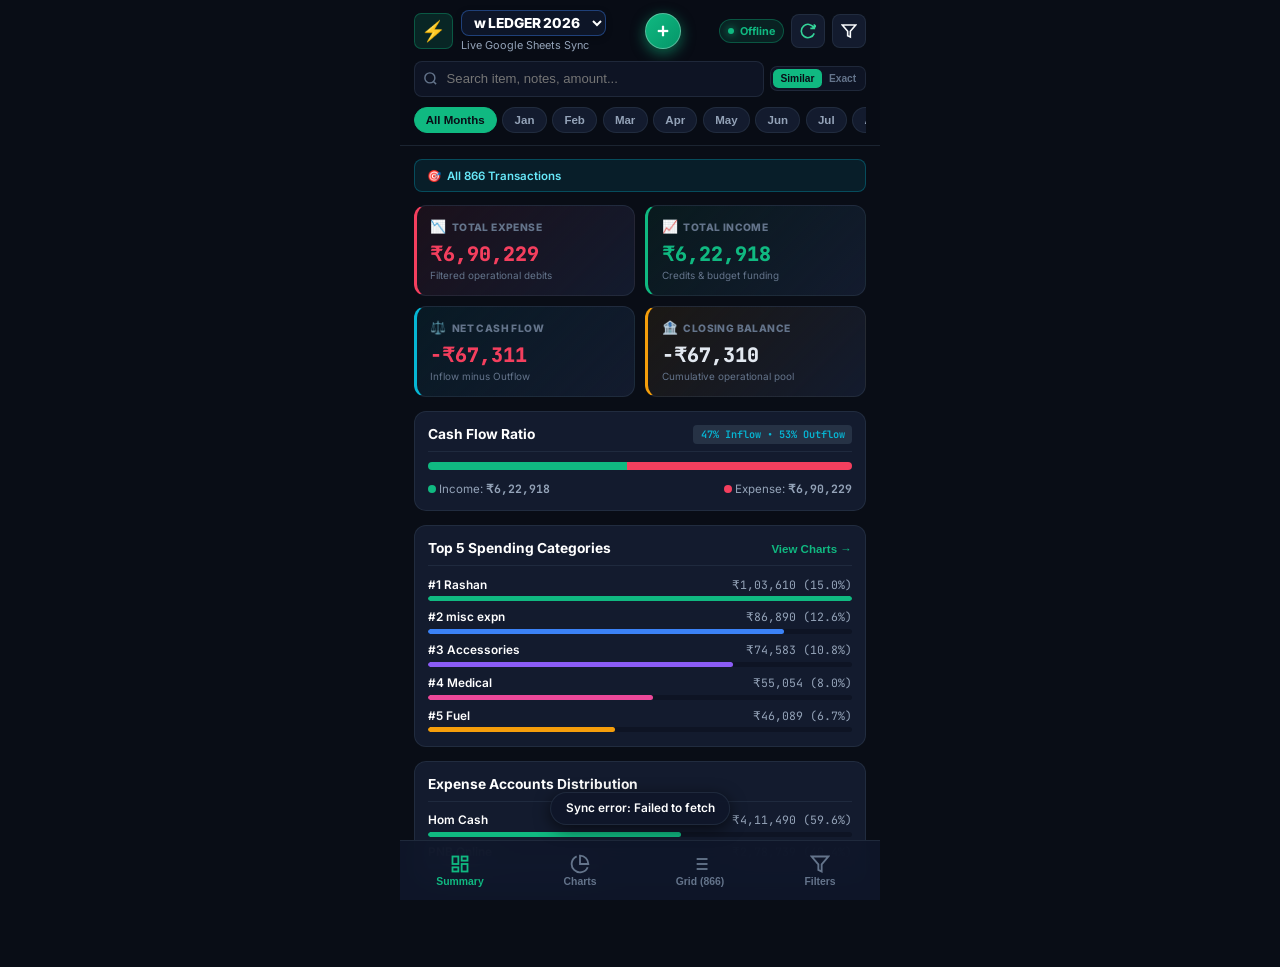
==== commit d79aae00: "fix(cache-link): add sheet preference persistence, pre-cached startup, and bump cache version v1.3.1" ====
--- a/index.html
+++ b/index.html
@@ -14,7 +14,7 @@
   <link rel="preconnect" href="https://fonts.gstatic.com" crossorigin>
   <link href="https://fonts.googleapis.com/css2?family=Inter:wght@400;500;600;700;800&family=JetBrains+Mono:wght@500;600;700&display=swap" rel="stylesheet">
 
-  <link rel="stylesheet" href="mobile.css?v=20261012_dual_sheet">
+  <link rel="stylesheet" href="mobile.css?v=20261013_v131">
 </head>
 <body class="mobile-body">
   <div class="mobile-app-shell">
@@ -710,14 +710,18 @@
           <div class="form-row form-grid-2">
             <div class="form-group">
               <label for="editTxDate" class="form-label">Date</label>
-              <input type="text" id="editTxDate" class="form-input" placeholder="e.g. 1-Jan-2026" required>
+              <div class="date-input-container">
+                <input type="text" id="editTxDate" class="form-input" placeholder="e.g. 4-Jan-2026" required autocomplete="off">
+                <button type="button" id="editTxCalendarBtn" class="calendar-picker-btn" title="Open Calendar" aria-label="Open Calendar">📅</button>
+                <input type="date" id="editTxHiddenDatePicker" class="hidden-native-date-picker" tabindex="-1">
+              </div>
             </div>
             <div class="form-group">
               <label for="editTxBy" class="form-label">By (Person)</label>
               <select id="editTxBy" class="form-select">
                 <option value="Honey">Honey</option>
                 <option value="Trishaa">Trishaa</option>
-                <option value="Other">Other</option>
+                <option value="Maa">Maa</option>
               </select>
             </div>
           </div>
@@ -725,19 +729,31 @@
           <div class="form-row form-grid-2">
             <div class="form-group">
               <label for="editTxFor" class="form-label">For (Purpose)</label>
-              <input type="text" id="editTxFor" class="form-input" placeholder="Home, Budget, etc.">
-            </div>
-            <div class="form-group">
+              <select id="editTxFor" class="form-select">
+                <option value="Home">Home</option>
+                <option value="Work">Work</option>
+                <option value="Budget">Budget</option>
+                <option value="Honey">Honey</option>
+                <option value="Trishaa">Trishaa</option>
+                <option value="Maa">Maa</option>
+                <option value="Outer">Outer</option>
+                <option value="Staying">Staying</option>
+                <option value="__custom__">✏️ Other / Custom Purpose...</option>
+              </select>
+              <input type="text" id="editTxForCustom" class="form-input hidden" placeholder="Enter custom purpose" style="margin-top: 0.35rem;">
+            </div>
+            <div class="form-group autocomplete-wrapper">
               <label for="editTxCat" class="form-label">Category</label>
-              <input type="text" id="editTxCat" class="form-input" list="catDatalist" placeholder="Select or type category" required>
-              <datalist id="catDatalist"></datalist>
+              <input type="text" id="editTxCat" class="form-input" placeholder="Type or pick category..." autocomplete="off">
+              <div id="editTxCatSuggestions" class="autocomplete-dropdown hidden"></div>
             </div>
           </div>
 
           <div class="form-row">
-            <div class="form-group">
+            <div class="form-group autocomplete-wrapper">
               <label for="editTxItem" class="form-label">Item / Description</label>
-              <input type="text" id="editTxItem" class="form-input" placeholder="Description of expenditure / income" required>
+              <input type="text" id="editTxItem" class="form-input" placeholder="Type item description (e.g. hair oil, sabji)..." required autocomplete="off">
+              <div id="editTxItemSuggestions" class="autocomplete-dropdown hidden"></div>
             </div>
           </div>
 
@@ -761,11 +777,16 @@
                 <label for="editTxExpAcc" class="form-label">Expense Account</label>
                 <select id="editTxExpAcc" class="form-select">
                   <option value="Hom Cash">Hom Cash</option>
+                  <option value="Cash Earning E">Cash Earning E</option>
                   <option value="PNB Online">PNB Online</option>
                   <option value="Trishaa Cash">Trishaa Cash</option>
+                  <option value="Trishaa Online Sav Acc">Trishaa Online Sav Acc</option>
+                  <option value="Trishaa Online Current Acc">Trishaa Online Current Acc</option>
                   <option value="Trishaa GPay">Trishaa GPay</option>
-                  <option value="Cash Earning E">Cash Earning E</option>
-                  <option value="Cash Earning I">Cash Earning I</option>
+                  <option value="CO Bank">CO Bank</option>
+                  <option value="SBI Vil">SBI Vil</option>
+                  <option value="PO Bk">PO Bk</option>
+                  <option value="Maa SBI BK">Maa SBI BK</option>
                 </select>
               </div>
             </div>
@@ -779,12 +800,19 @@
                 <input type="number" id="editTxAmtIn" class="form-input font-mono" step="any" placeholder="0">
               </div>
               <div class="form-group">
-                <label for="editTxIncAcc" class="form-label">Income Account</label>
+                <label for="editTxIncAcc" class="form-label">Income Account (Source of Money)</label>
                 <select id="editTxIncAcc" class="form-select">
-                  <option value="">None / N/A</option>
+                  <option value="CO Bank">CO Bank</option>
+                  <option value="PNB Bnk">PNB Bnk</option>
+                  <option value="Trishaa Cash">Trishaa Cash</option>
+                  <option value="Trishaa HDFC Sav Acc">Trishaa HDFC Sav Acc</option>
+                  <option value="Trishaa HDFC Current Acc">Trishaa HDFC Current Acc</option>
+                  <option value="Trishaa Savng GPay">Trishaa Savng GPay</option>
                   <option value="Cash Earning I">Cash Earning I</option>
-                  <option value="Cash Earning E">Cash Earning E</option>
-                  <option value="PNB Online">PNB Online</option>
+                  <option value="SBI Vil">SBI Vil</option>
+                  <option value="PO Bk">PO Bk</option>
+                  <option value="Maa SBI BK">Maa SBI BK</option>
+                  <option value="Trishaa Currnt GPay">Trishaa Currnt GPay</option>
                 </select>
               </div>
             </div>
@@ -809,10 +837,10 @@
               <div style="display: flex; flex-direction: column; gap: 0.35rem; margin-top: 0.45rem;">
                 <label class="form-label" style="font-size: 0.68rem;">Google Apps Script Web App URL:</label>
                 <div style="display: flex; gap: 0.4rem;">
-                  <input type="url" id="gasWebhookInput" class="form-input text-xs font-mono" placeholder="https://script.google.com/macros/s/.../exec">
+                  <input type="url" id="gasWebhookInput" class="form-input text-xs font-mono" placeholder="https://script.google.com/macros/s/.../exec" value="https://script.google.com/macros/s/AKfycbz5Een-L-ggrYaFtoyuRRePZzMXM2jXNih9fFVvbsUUl8389oceEyNUG8JJGlC_RKHpYQ/exec">
                   <button type="button" id="btnSaveWebhookUrl" class="btn-form-save" style="padding: 0.4rem 0.75rem; font-size: 0.75rem; white-space: nowrap;">Save URL</button>
                 </div>
-                <span id="gasWebhookStatusHint" style="font-size: 0.65rem; color: var(--text-muted);">Paste your Google Apps Script Web App URL to enable 1-tap live write-back into your Google Sheet.</span>
+                <span id="gasWebhookStatusHint" style="font-size: 0.65rem; color: #34d399;">🟢 <strong>Connected!</strong> Edits and new entries write directly to your Google Sheet.</span>
               </div>
             </details>
           </div>
@@ -829,8 +857,8 @@
   </div>
 
   <!-- Offline Cache Fallback -->
-  <script src="ledger-data.js?v=20261012_1745"></script>
+  <script src="ledger-data.js?v=20261013_v131"></script>
   <!-- Dedicated Mobile App Logic -->
-  <script src="mobile.js?v=20261012_dual_sheet"></script>
+  <script src="mobile.js?v=20261013_v131"></script>
 </body>
 </html>
--- a/mobile.css
+++ b/mobile.css
@@ -1275,11 +1275,15 @@
   inset: 0;
   z-index: 60;
   background-color: rgba(0, 0, 0, 0.75);
+  -webkit-backdrop-filter: blur(4px);
   backdrop-filter: blur(4px);
   display: flex;
   justify-content: center;
   align-items: flex-end;
   animation: fadeIn 0.2s ease;
+  -webkit-backface-visibility: hidden;
+  backface-visibility: hidden;
+  transform: translateZ(0);
 }
 
 .modal-sheet {
@@ -1296,6 +1300,10 @@
   max-height: 85vh;
   overflow-y: auto;
   animation: slideUp 0.25s cubic-bezier(0.4, 0, 0.2, 1);
+  -webkit-backface-visibility: hidden;
+  backface-visibility: hidden;
+  transform: translate3d(0, 0, 0);
+  will-change: transform;
 }
 
 @keyframes slideUp {
@@ -2143,6 +2151,15 @@
 }
 
 /* 6. Tactile Long-Press & Sync Spinning */
+.tx-card,
+.donut-tx-card,
+.tx-table tr,
+.touch-pressing {
+  -webkit-touch-callout: none !important;
+  -webkit-user-select: none !important;
+  user-select: none !important;
+}
+
 .touch-pressing {
   transform: scale(0.975) !important;
   background-color: rgba(59, 130, 246, 0.14) !important;
@@ -2242,3 +2259,162 @@
   height: 18px !important;
   stroke: #ffffff !important;
 }
+
+/* Date Input Container & Calendar Button */
+.date-input-container {
+  position: relative;
+  display: flex;
+  align-items: center;
+  width: 100%;
+}
+
+.date-input-container .form-input {
+  padding-right: 2.75rem;
+}
+
+.calendar-picker-btn {
+  position: absolute;
+  right: 6px;
+  top: 50%;
+  transform: translateY(-50%);
+  background: rgba(16, 185, 129, 0.15);
+  border: 1px solid rgba(16, 185, 129, 0.4);
+  color: #10b981;
+  width: 32px;
+  height: 32px;
+  border-radius: 6px;
+  display: flex;
+  align-items: center;
+  justify-content: center;
+  font-size: 1rem;
+  cursor: pointer;
+  padding: 0;
+  transition: all 0.15s ease;
+  user-select: none;
+}
+
+.calendar-picker-btn:active {
+  background: rgba(16, 185, 129, 0.35);
+  transform: translateY(-50%) scale(0.92);
+}
+
+.hidden-native-date-picker {
+  position: absolute;
+  right: 8px;
+  top: 50%;
+  transform: translateY(-50%);
+  opacity: 0;
+  width: 28px;
+  height: 28px;
+  pointer-events: none;
+  border: none;
+  padding: 0;
+  margin: 0;
+}
+
+/* Autocomplete Floating Suggestions Dropdown */
+.autocomplete-wrapper {
+  position: relative;
+  width: 100%;
+}
+
+.autocomplete-dropdown {
+  position: absolute;
+  top: calc(100% + 4px);
+  left: 0;
+  right: 0;
+  max-height: 220px;
+  overflow-y: auto;
+  background: #0d1527;
+  border: 1.5px solid rgba(59, 130, 246, 0.65);
+  border-radius: 0.65rem;
+  box-shadow: 0 16px 36px rgba(0, 0, 0, 0.95);
+  z-index: 9999;
+  padding: 0.35rem 0;
+  -webkit-overflow-scrolling: touch;
+}
+
+/* Shift vertical dropdown 20% towards left side for Category and 2-column inputs, and show 2 more values */
+.form-grid-2 .autocomplete-dropdown,
+#editTxCatSuggestions {
+  left: -20% !important;
+  width: 120% !important;
+  min-width: 120% !important;
+  max-height: 310px !important;
+}
+
+.autocomplete-item {
+  padding: 0.55rem 0.75rem;
+  font-size: 0.82rem;
+  color: #e2e8f0;
+  cursor: pointer;
+  border-bottom: 1px solid rgba(255, 255, 255, 0.05);
+  transition: background 0.15s ease, color 0.15s ease;
+  white-space: normal;
+  line-height: 1.35;
+}
+
+.autocomplete-item:last-child {
+  border-bottom: none;
+}
+
+.autocomplete-item:active,
+.autocomplete-item:hover {
+  background: rgba(16, 185, 129, 0.22);
+  color: #34d399;
+}
+
+.autocomplete-empty {
+  padding: 0.6rem 0.75rem;
+  font-size: 0.76rem;
+  color: #94a3b8;
+  font-style: italic;
+  text-align: center;
+}
+
+
+/* Top-Anchored Full-Height Transaction Modal (Resolves Keyboard Squash & Empty Upper Half) */
+#editTransactionModalBackdrop {
+  align-items: flex-start !important;
+  padding-top: max(6px, env(safe-area-inset-top)) !important;
+  -webkit-backface-visibility: hidden !important;
+  backface-visibility: hidden !important;
+  transform: translateZ(0) !important;
+}
+
+#editTransactionModalSheet {
+  width: 100% !important;
+  max-width: 480px !important;
+  height: calc(100dvh - 12px) !important;
+  max-height: calc(100dvh - 12px) !important;
+  margin-top: 6px !important;
+  border-radius: 1.25rem 1.25rem 0 0 !important;
+  display: flex !important;
+  flex-direction: column !important;
+  padding: 0 !important;
+  background-color: var(--bg-surface) !important;
+  box-shadow: 0 -12px 40px rgba(0, 0, 0, 0.9) !important;
+  -webkit-backface-visibility: hidden !important;
+  backface-visibility: hidden !important;
+  transform: translate3d(0, 0, 0) !important;
+  will-change: transform !important;
+}
+
+#editTransactionModalSheet .sheet-drag-handle {
+  margin: 0.5rem auto 0.2rem auto;
+  flex-shrink: 0;
+}
+
+#editTransactionModalSheet .sheet-header {
+  padding: 0.5rem 1.1rem 0.6rem 1.1rem !important;
+  flex-shrink: 0;
+  border-bottom: 1px solid var(--border-subtle);
+}
+
+#editTransactionModalSheet .edit-sheet-form {
+  flex: 1 !important;
+  overflow-y: auto !important;
+  -webkit-overflow-scrolling: touch !important;
+  max-height: none !important;
+  padding: 0.75rem 1.1rem 300px 1.1rem !important; /* 300px bottom clearance for virtual keyboard */
+}
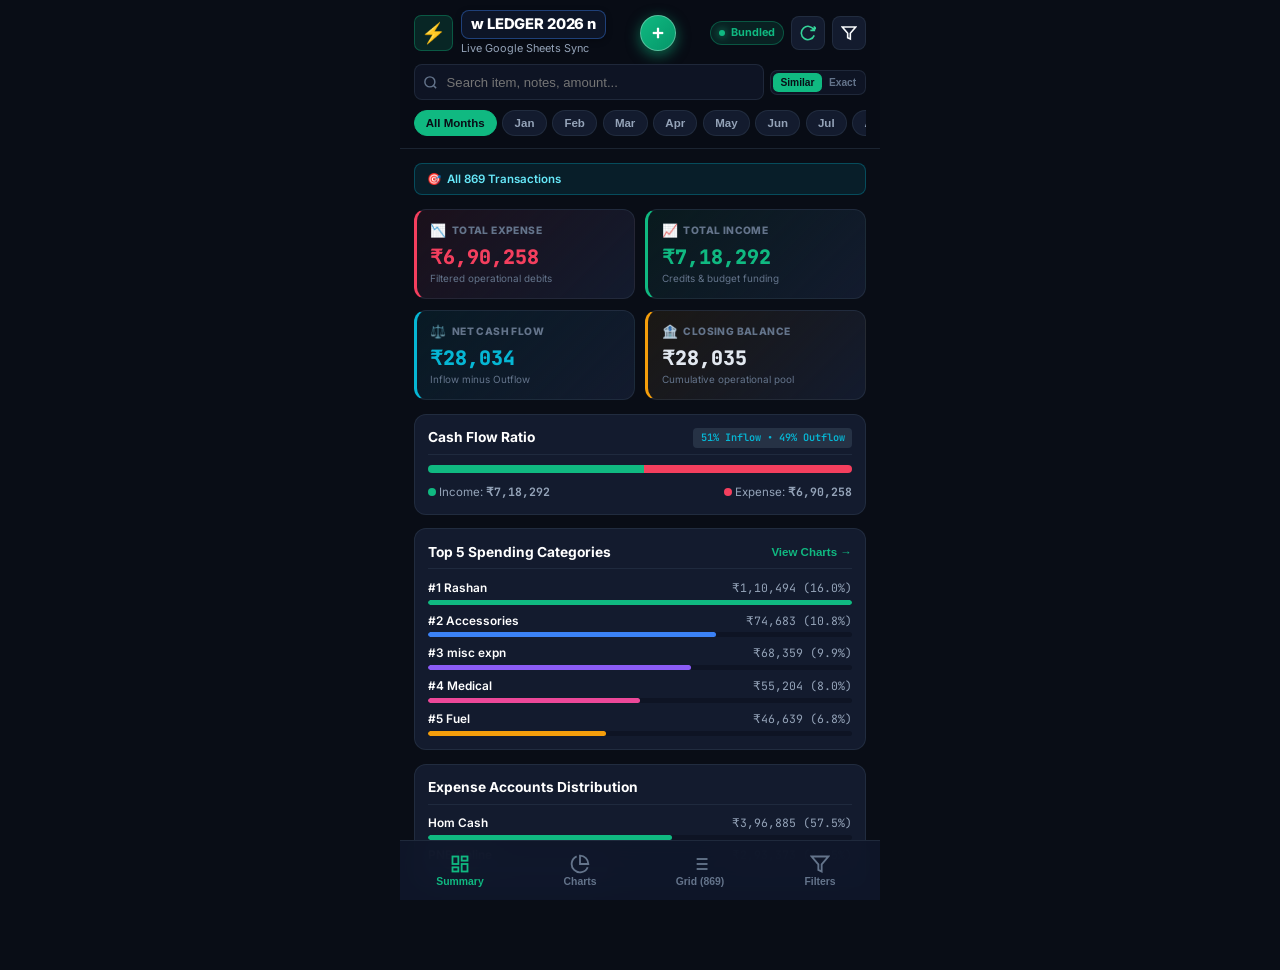
==== commit 6cbf93ab: "feat(ledger): completely remove ag LEDGER and standardize exclusively on w LEDGER 2026 n" ====
--- a/index.html
+++ b/index.html
@@ -7,14 +7,14 @@
   <meta name="apple-mobile-web-app-capable" content="yes">
   <meta name="apple-mobile-web-app-status-bar-style" content="black-translucent">
   <meta name="description" content="Mobile-First Ledger Analytics Dashboard for Samsung Galaxy S25 Ultra - Live Google Sheets Sync">
-  <title>Ledger Mobile Dashboard | ag LEDGER 2026</title>
+  <title>Ledger Mobile Dashboard | w LEDGER 2026 n</title>
 
   <!-- Modern Typography (Inter & JetBrains Mono) -->
   <link rel="preconnect" href="https://fonts.googleapis.com">
   <link rel="preconnect" href="https://fonts.gstatic.com" crossorigin>
   <link href="https://fonts.googleapis.com/css2?family=Inter:wght@400;500;600;700;800&family=JetBrains+Mono:wght@500;600;700&display=swap" rel="stylesheet">
 
-  <link rel="stylesheet" href="mobile.css?v=20261013_v131">
+  <link rel="stylesheet" href="mobile.css?v=20261013_v132">
 </head>
 <body class="mobile-body">
   <div class="mobile-app-shell">
@@ -27,9 +27,9 @@
         <div class="header-brand-wrap">
           <span class="app-icon">⚡</span>
           <div class="header-sheet-selector-wrap">
-            <select id="mobileSheetSelector" class="header-sheet-select" aria-label="Select Ledger Sheet" title="Switch between Google Sheets">
-              <option value="sheet1">ag LEDGER 2026</option>
-              <option value="sheet2">w LEDGER 2026 n</option>
+            <span class="header-sheet-badge" id="mobileSheetTitle">w LEDGER 2026 n</span>
+            <select id="mobileSheetSelector" class="header-sheet-select" style="display:none;" aria-hidden="true">
+              <option value="sheet2" selected>w LEDGER 2026 n</option>
             </select>
             <p class="app-subtitle" id="headerSyncSubtitle">Live Google Sheets Sync</p>
           </div>
@@ -336,7 +336,94 @@
 
         </div>
 
-        <!-- DONUT CHART 2: EXPENSES BY ACCOUNT -->
+        <!-- DONUT CHART 2: INCOME BY ACCOUNTS -->
+        <div class="section-card">
+          <div class="section-card-header">
+            <div class="title-with-icon">
+              <svg class="text-emerald-400" viewBox="0 0 24 24" width="16" height="16" fill="none" stroke="currentColor" stroke-width="2.3"><path d="M12 2v20M17 5H9.5a3.5 3.5 0 0 0 0 7h5a3.5 3.5 0 0 1 0 7H6"/></svg>
+              <h3 class="section-card-title" id="mobileIncAccDonutCardTitle">Income by Accounts</h3>
+            </div>
+            <div class="panel-badge-group">
+              <button id="btnResetIncomeAccountChart" class="chart-back-btn hidden" onclick="window.resetIncomeAccountChartFilter(event)" title="Go back / Undo Income Account filter" type="button">
+                <svg viewBox="0 0 24 24" width="13" height="13" fill="none" stroke="currentColor" stroke-width="2.6"><path d="M9 14L4 9l5-5"/><path d="M4 9h11a4 4 0 0 1 4 4v3"/></svg>
+                <span>↩ Back</span>
+              </button>
+              <span class="section-badge" style="background: rgba(16, 185, 129, 0.15); color: #34d399; border: 1px solid rgba(16, 185, 129, 0.3);">Income</span>
+            </div>
+          </div>
+
+          <div class="donut-interactive-container">
+            <div class="donut-svg-stage">
+              <svg id="mobileIncomeAccountDonutSvg" viewBox="0 0 200 200" class="donut-svg-el"></svg>
+              <div class="donut-center-readout" id="mobileIncAccDonutCenter">
+                <span class="center-type text-emerald-400" id="mobileIncAccDonutCenterType">Income</span>
+                <span class="center-num font-mono text-emerald-300" id="mobileIncAccDonutAmount">₹0</span>
+                <span class="center-name" id="mobileIncAccDonutLabel">All Accounts</span>
+              </div>
+            </div>
+            <div class="donut-legend-scroll" id="mobileIncomeAccountLegend">
+              <!-- Dynamically rendered -->
+            </div>
+          </div>
+          <!-- Inline Transaction Grid / List for Selected Income Account -->
+          <div class="donut-transactions-panel hidden" id="incAccDonutTxPanel">
+            <div class="donut-tx-header">
+              <div class="donut-tx-title-wrap">
+                <span class="donut-tx-dot" style="background-color: var(--emerald)"></span>
+                <span class="donut-tx-title" id="incAccDonutTxTitle">Income Transactions</span>
+                <span class="donut-tx-badge font-mono" id="incAccDonutTxCountBadge">0</span>
+              </div>
+              <div class="donut-tx-controls-right">
+                <!-- Sort Trigger -->
+                <select id="incAccDonutSortSelect" class="mobile-sort-dropdown donut-sort-dropdown" aria-label="Sort Income Account Transactions">
+                  <option value="date_desc">Date (Newest)</option>
+                  <option value="date_asc">Date (Oldest)</option>
+                  <option value="inc_desc">Income (High → Low)</option>
+                  <option value="item_asc">Description (A → Z)</option>
+                  <option value="cat_asc">Category (A → Z)</option>
+                </select>
+
+                <!-- Table / Cards Toggle -->
+                <button id="btnToggleIncAccDisplayMode" class="display-mode-btn" title="Toggle Cards / Table" type="button">
+                  <svg viewBox="0 0 24 24" width="13" height="13" fill="none" stroke="currentColor" stroke-width="2.3"><rect x="3" y="3" width="7" height="7"></rect><rect x="14" y="3" width="7" height="7"></rect><rect x="14" y="14" width="7" height="7"></rect><rect x="3" y="14" width="7" height="7"></rect></svg>
+                </button>
+
+                <!-- Minimize Button -->
+                <button id="btnMinimizeIncAccTx" class="donut-tx-minimize-btn" onclick="window.minimizeIncAccTransactions(event)" title="Minimize grid visuals" type="button">
+                  <span>− Minimize</span>
+                </button>
+              </div>
+            </div>
+
+            <!-- 1. Cards View -->
+            <div class="donut-tx-list-scroll" id="incAccDonutTxList">
+              <!-- Dynamically populated transaction cards -->
+            </div>
+
+            <!-- 2. Dense Table View -->
+            <div class="mobile-table-scroll-wrap donut-tx-table-wrap hidden" id="incAccDonutTableWrap">
+              <table class="mobile-dense-table">
+                <thead>
+                  <tr>
+                    <th>Date</th>
+                    <th>By</th>
+                    <th>For</th>
+                    <th>Item</th>
+                    <th>Category</th>
+                    <th class="text-right">Income</th>
+                    <th>Account</th>
+                    <th>Notes</th>
+                    <th class="text-right">Balance</th>
+                  </tr>
+                </thead>
+                <tbody id="incAccDonutTableTbody" class="donut-table-tbody"></tbody>
+              </table>
+            </div>
+          </div>
+
+        </div>
+
+        <!-- DONUT CHART 3: EXPENSES BY ACCOUNT -->
         <div class="section-card">
           <div class="section-card-header">
             <div class="title-with-icon">
@@ -348,7 +435,7 @@
                 <svg viewBox="0 0 24 24" width="13" height="13" fill="none" stroke="currentColor" stroke-width="2.6"><path d="M9 14L4 9l5-5"/><path d="M4 9h11a4 4 0 0 1 4 4v3"/></svg>
                 <span>↩ Back</span>
               </button>
-              <span class="section-badge">Chart 2</span>
+              <span class="section-badge">Chart 3</span>
             </div>
           </div>
 
@@ -442,6 +529,26 @@
                 </tr>
               </thead>
               <tbody id="mobileCategoryMatrixTbody"></tbody>
+            </table>
+          </div>
+        </div>
+
+        <!-- INCOME ACCOUNT MATRIX TABLE -->
+        <div class="section-card">
+          <div class="section-card-header">
+            <h3 class="section-card-title" id="mobileIncAccMatrixTitle">Income Account Matrix</h3>
+            <span class="section-badge font-mono" id="incAccMatrixCountBadge">0 items</span>
+          </div>
+          <div class="matrix-table-scrollbox">
+            <table class="mobile-matrix-table">
+              <thead>
+                <tr>
+                  <th class="text-left" id="mobileIncAccMatrixThCol">Income Account</th>
+                  <th class="text-right" id="mobileIncAccMatrixThAmount">Total Inflow</th>
+                  <th class="text-right">% Share</th>
+                </tr>
+              </thead>
+              <tbody id="mobileIncomeAccountMatrixTbody"></tbody>
             </table>
           </div>
         </div>
@@ -857,8 +964,8 @@
   </div>
 
   <!-- Offline Cache Fallback -->
-  <script src="ledger-data.js?v=20261013_v131"></script>
+  <script src="ledger-data.js?v=20261013_v132"></script>
   <!-- Dedicated Mobile App Logic -->
-  <script src="mobile.js?v=20261013_v131"></script>
+  <script src="mobile.js?v=20261013_v132"></script>
 </body>
 </html>
--- a/mobile.css
+++ b/mobile.css
@@ -1907,6 +1907,20 @@
   display: flex;
   flex-direction: column;
   gap: 0.1rem;
+}
+
+.header-sheet-badge {
+  background: rgba(15, 23, 42, 0.9);
+  color: #ffffff;
+  font-size: 0.92rem;
+  font-weight: 800;
+  letter-spacing: -0.01em;
+  border: 1px solid rgba(59, 130, 246, 0.4);
+  border-radius: 0.5rem;
+  padding: 0.22rem 0.55rem;
+  display: inline-block;
+  max-width: 175px;
+  box-shadow: 0 2px 6px rgba(0, 0, 0, 0.3);
 }
 
 .header-sheet-select {
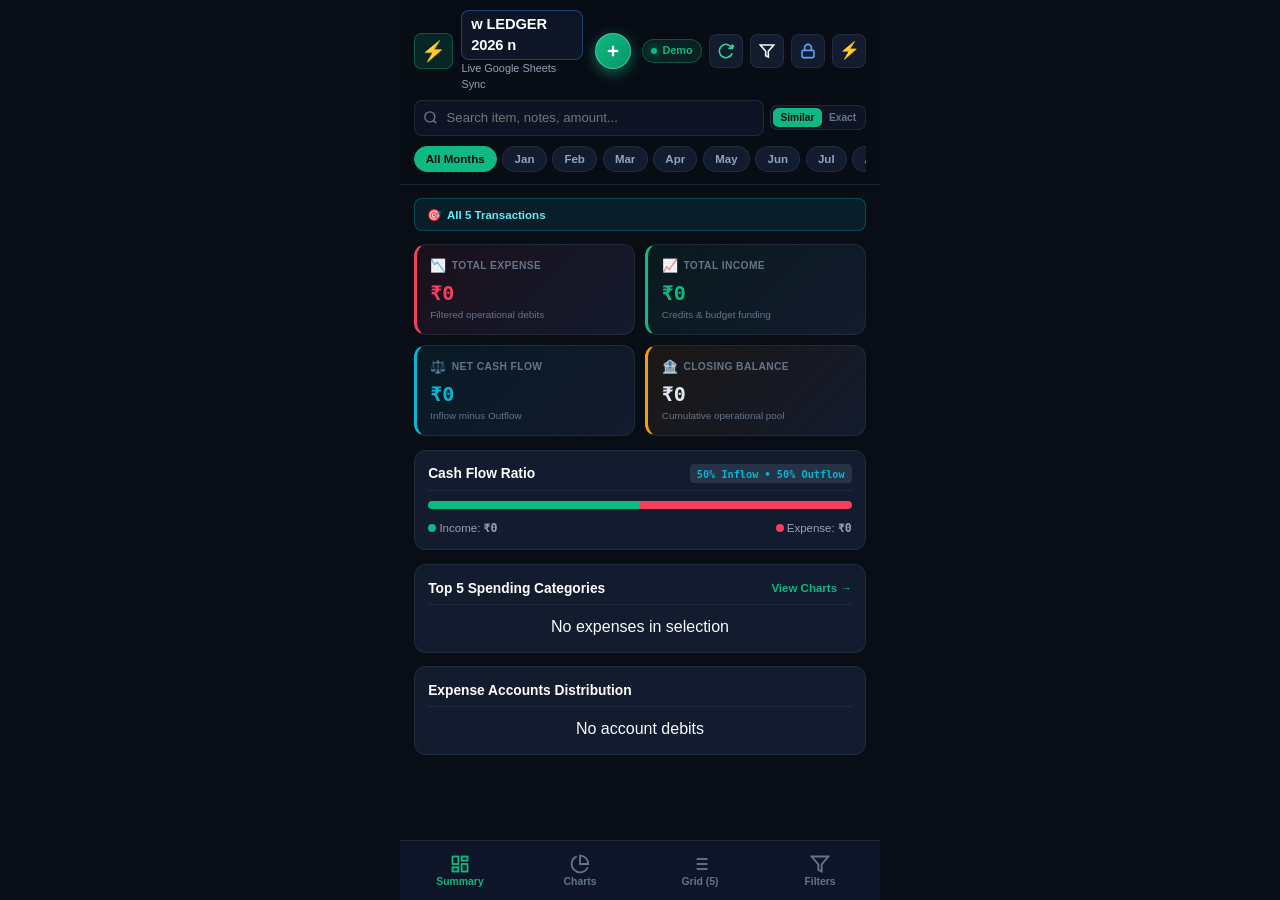
==== commit 64b7934c: "feat: PWA install support, query audit log, donut drilldown, and Quick Add parsing fixes" ====
--- a/index.html
+++ b/index.html
@@ -7,6 +7,12 @@
   <meta name="apple-mobile-web-app-capable" content="yes">
   <meta name="apple-mobile-web-app-status-bar-style" content="black-translucent">
   <meta name="description" content="Mobile-First Ledger Analytics Dashboard for Samsung Galaxy S25 Ultra - Live Google Sheets Sync">
+  <!-- Web App Manifest for Native Android Chrome Install (PWA) on Samsung Galaxy S25 Ultra -->
+  <link rel="manifest" href="manifest.json">
+  <link rel="apple-touch-icon" href="icon-192.png">
+
+  <!-- Content Security Policy: Whitelist only trusted origins -->
+  <meta http-equiv="Content-Security-Policy" content="default-src 'self'; script-src 'self' 'unsafe-inline' https://cdn.jsdelivr.net; style-src 'self' 'unsafe-inline' https://fonts.googleapis.com; font-src 'self' https://fonts.gstatic.com; img-src 'self' data: https:; connect-src 'self' https://script.google.com https://script.googleusercontent.com https://docs.google.com;">
   <title>Ledger Mobile Dashboard | w LEDGER 2026 n</title>
 
   <!-- Modern Typography (Inter & JetBrains Mono) -->
@@ -59,6 +65,16 @@
             <svg viewBox="0 0 24 24" width="16" height="16" fill="none" stroke="currentColor" stroke-width="2.4"><polygon points="22 3 2 3 10 12.46 10 19 14 21 14 12.46 22 3"/></svg>
             <span class="filter-count-badge hidden" id="activeFilterBadge">0</span>
           </button>
+
+          <!-- Security / Passkey Modal Trigger Button -->
+          <button id="openPasskeyModalBtn" class="header-icon-btn lock-btn" aria-label="Passkey Security" title="Ledger Passkey Security" type="button" style="color: #60a5fa;">
+            <svg viewBox="0 0 24 24" width="16" height="16" fill="none" stroke="currentColor" stroke-width="2.4"><rect x="3" y="11" width="18" height="11" rx="2" ry="2"></rect><path d="M7 11V7a5 5 0 0 1 10 0v4"></path></svg>
+          </button>
+
+          <!-- Ledger Assistant Launcher Button -->
+          <a href="assistant.html" class="header-icon-btn assistant-btn" aria-label="Open AI Assistant" title="Open Ledger Intelligence Assistant" style="color: #38bdf8; text-decoration: none; display: flex; align-items: center; justify-content: center; font-size: 1.05rem;">
+            ⚡
+          </a>
         </div>
       </div>
 
@@ -947,7 +963,12 @@
                   <input type="url" id="gasWebhookInput" class="form-input text-xs font-mono" placeholder="https://script.google.com/macros/s/.../exec" value="https://script.google.com/macros/s/AKfycbz5Een-L-ggrYaFtoyuRRePZzMXM2jXNih9fFVvbsUUl8389oceEyNUG8JJGlC_RKHpYQ/exec">
                   <button type="button" id="btnSaveWebhookUrl" class="btn-form-save" style="padding: 0.4rem 0.75rem; font-size: 0.75rem; white-space: nowrap;">Save URL</button>
                 </div>
-                <span id="gasWebhookStatusHint" style="font-size: 0.65rem; color: #34d399;">🟢 <strong>Connected!</strong> Edits and new entries write directly to your Google Sheet.</span>
+                <label class="form-label" style="font-size: 0.68rem; margin-top: 0.35rem;">Ledger Secret Passkey:</label>
+                <div style="display: flex; gap: 0.4rem;">
+                  <input type="password" id="gasPasskeyInput" class="form-input text-xs font-mono" placeholder="Enter Secret Passkey" value="Ledger2026!SecureKey">
+                  <button type="button" id="btnSavePasskey" class="btn-form-save" style="padding: 0.4rem 0.75rem; font-size: 0.75rem; white-space: nowrap;">Save Key</button>
+                </div>
+                <span id="gasWebhookStatusHint" style="font-size: 0.65rem; color: #34d399;">🟢 <strong>Authenticated!</strong> Securely connected to your private Google Sheet.</span>
               </div>
             </details>
           </div>
@@ -961,11 +982,53 @@
 
     <div class="mobile-toast hidden" id="mobileToast"></div>
 
+    <!-- 🔐 SECURE LEDGER PASSKEY AUTHENTICATION MODAL -->
+    <div class="edit-tx-modal-overlay hidden" id="ledgerAuthModal" role="dialog" aria-label="Unlock Ledger Dashboard">
+      <div class="edit-tx-modal-card" style="max-width: 370px;">
+        <div class="edit-modal-header" style="border-bottom: 1px solid rgba(59, 130, 246, 0.25);">
+          <div class="edit-modal-title-wrap">
+            <span style="font-size: 1.35rem;">🔐</span>
+            <div>
+              <h3 class="edit-modal-title">Secure Ledger Access</h3>
+              <span class="edit-modal-subtitle" style="color: #94a3b8; font-size: 0.72rem;">Enter your passkey to sync live financial data</span>
+            </div>
+          </div>
+          <button type="button" id="btnCloseAuthModal" class="edit-modal-close-btn" aria-label="Close">✕</button>
+        </div>
+
+        <form id="ledgerAuthForm" style="padding: 1rem 0 0.5rem 0;" onsubmit="return false;">
+          <div class="form-row">
+            <div class="form-group">
+              <label for="ledgerAuthPasskey" class="form-label" style="font-size: 0.75rem;">Secret Passkey</label>
+              <div style="position: relative; display: flex; align-items: center;">
+                <input type="password" id="ledgerAuthPasskey" class="form-input font-mono" placeholder="Enter passkey..." autocomplete="current-password" required style="padding-right: 2.5rem;" value="Ledger2026!SecureKey">
+                <button type="button" id="btnTogglePasskeyVisibility" style="position: absolute; right: 0.5rem; background: none; border: none; color: #94a3b8; cursor: pointer; font-size: 0.9rem;" title="Show/Hide">👁️</button>
+              </div>
+              <span id="authErrorMsg" class="hidden" style="color: #f87171; font-size: 0.7rem; margin-top: 0.25rem; display: block;"></span>
+            </div>
+          </div>
+
+          <div class="form-actions-row" style="margin-top: 1rem;">
+            <button type="button" id="btnUseDemoMode" class="btn-form-cancel" style="font-size: 0.75rem;">Demo Mode</button>
+            <button type="button" id="btnSaveAuthPasskey" class="btn-form-save" style="font-size: 0.75rem;">🔓 Unlock & Sync</button>
+          </div>
+        </form>
+      </div>
+    </div>
+
   </div>
 
   <!-- Offline Cache Fallback -->
   <script src="ledger-data.js?v=20261013_v132"></script>
   <!-- Dedicated Mobile App Logic -->
   <script src="mobile.js?v=20261013_v132"></script>
+  <!-- PWA Service Worker Registration -->
+  <script>
+    if ('serviceWorker' in navigator) {
+      window.addEventListener('load', () => {
+        navigator.serviceWorker.register('./sw.js').catch(err => console.log('SW register:', err));
+      });
+    }
+  </script>
 </body>
 </html>
